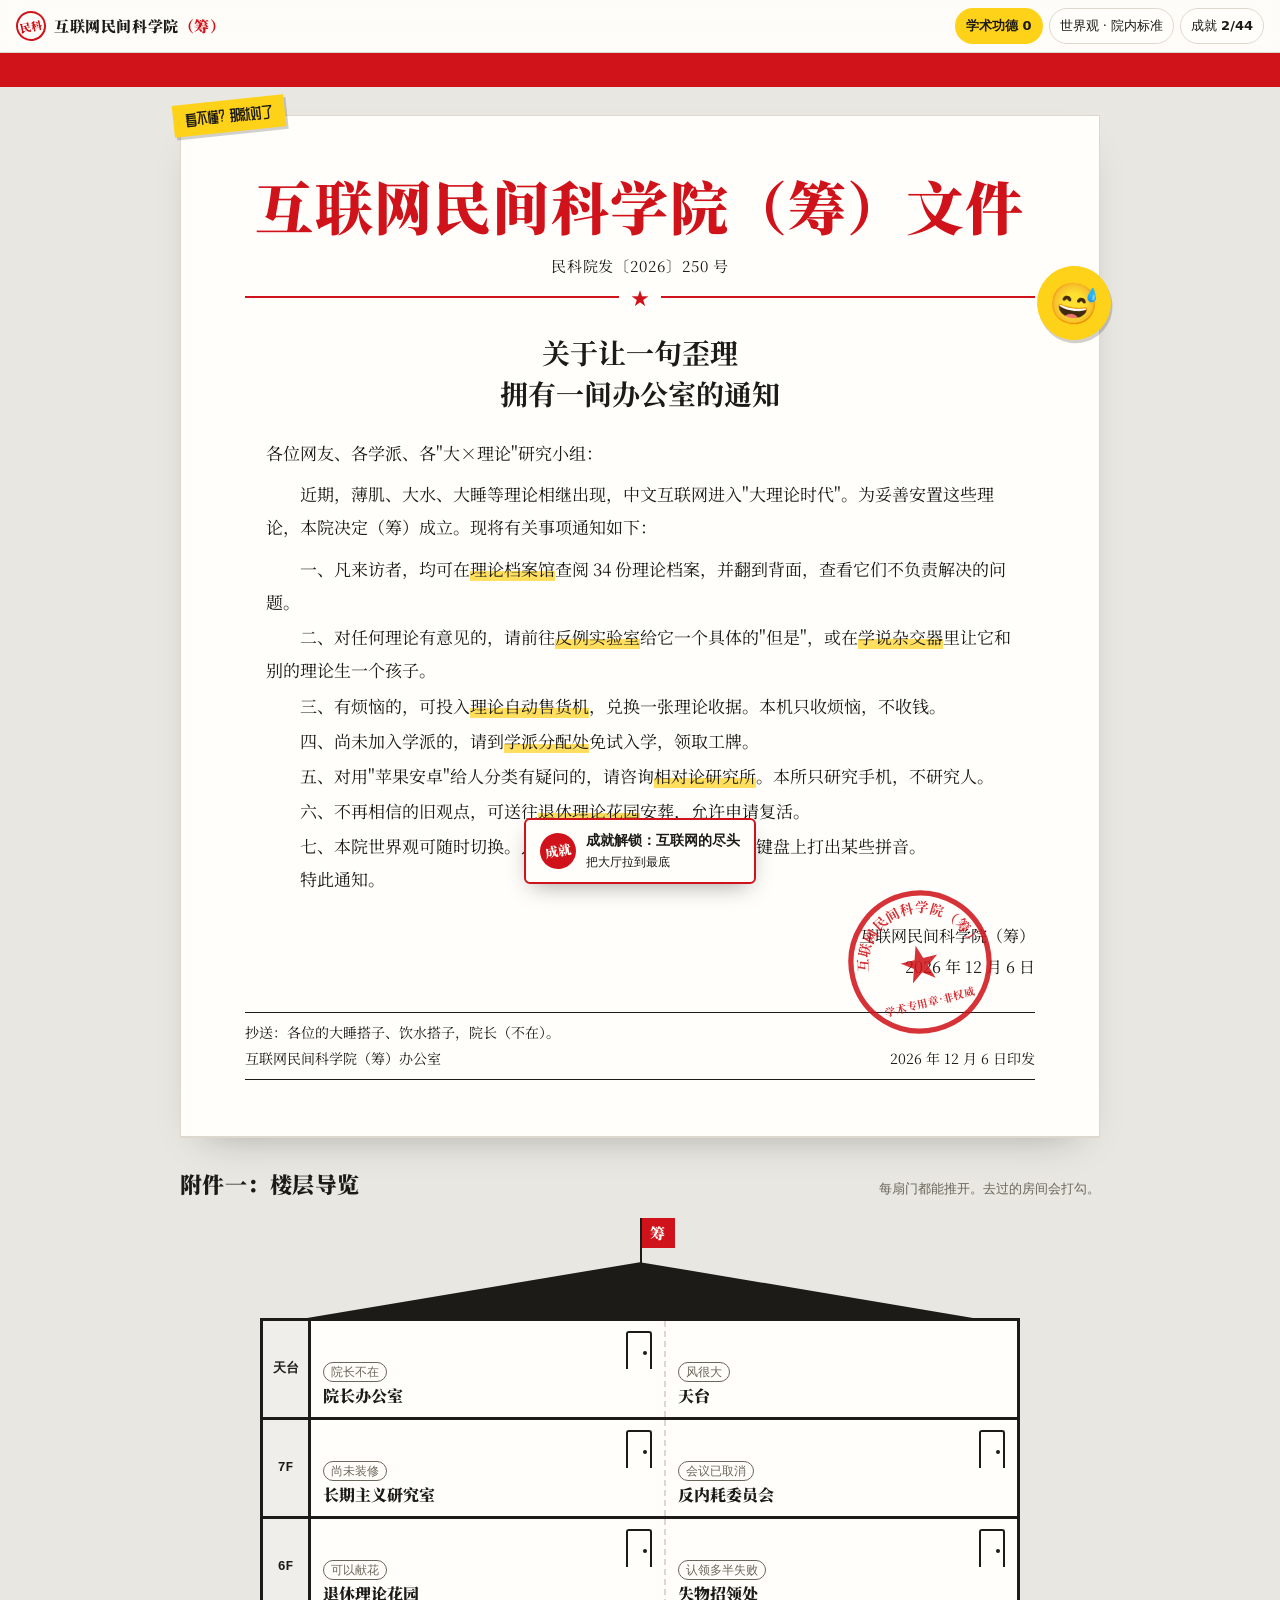
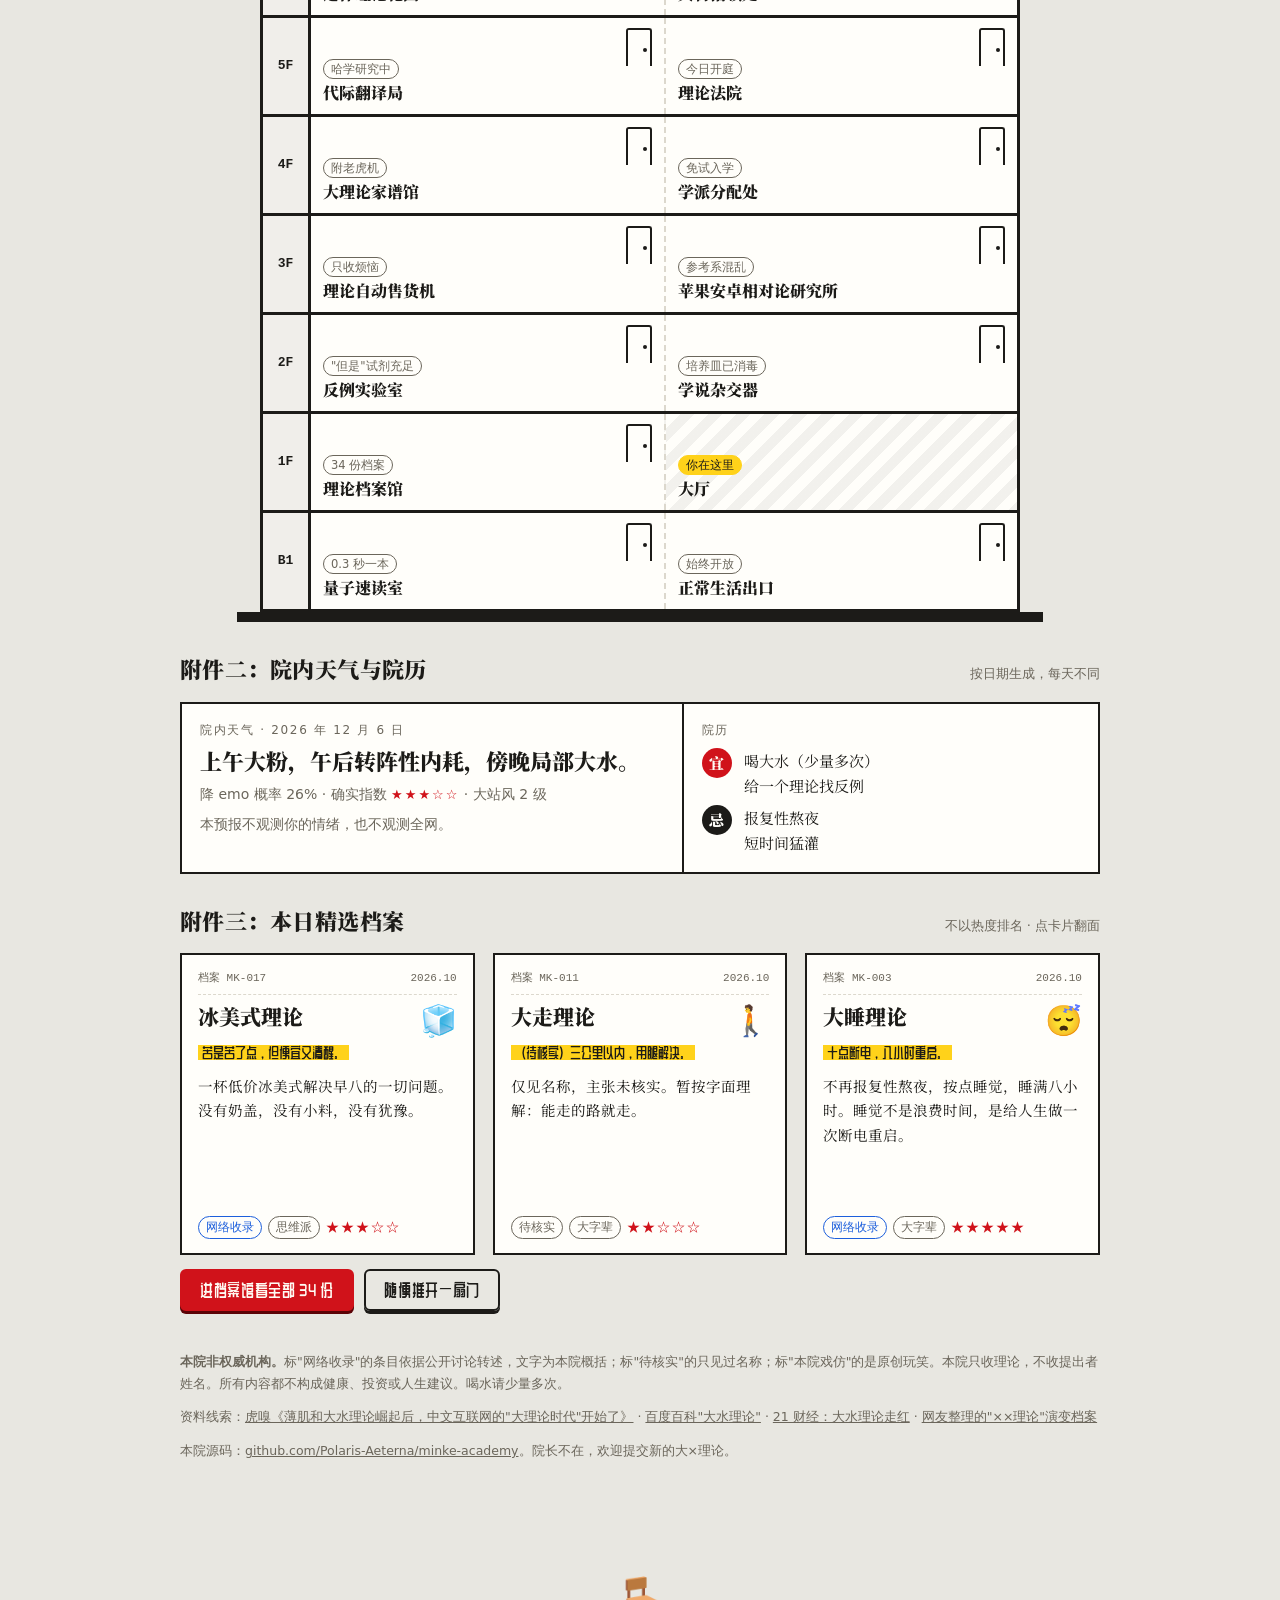
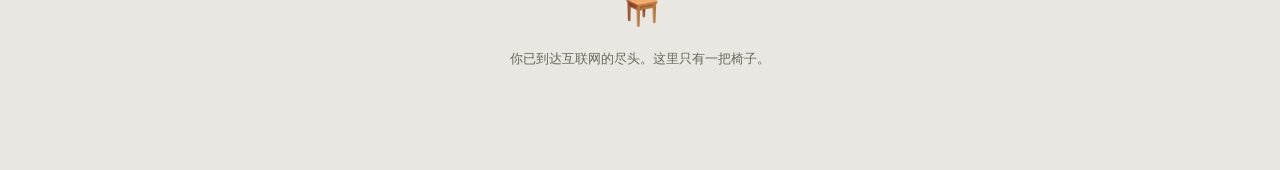
==== index.html @ b51c4cc0 "互联网民间科学院（筹）：首版 一栋永远在筹备中的民间科学院。16 个房间、34 份理论档案、 8 种世界观、44 个成就。纯静态单页，GitHub Pages 直接托管。  Co-Authored-B" ====
<!doctype html>
<html lang="zh-CN">
<head>
<meta charset="utf-8">
<meta name="viewport" content="width=device-width, initial-scale=1, viewport-fit=cover">
<meta name="description" content="一栋永远在筹备中的民间科学院：34 份“大理论”档案，16 个能乱点的房间，8 种世界观，44 个隐藏成就。">
<meta name="theme-color" content="#d0121a">
<meta property="og:type" content="website">
<meta property="og:title" content="互联网民间科学院（筹）">
<meta property="og:description" content="一栋永远在筹备中的民间科学院：34 份“大理论”档案，16 个能乱点的房间，8 种世界观，44 个隐藏成就。">
<meta property="og:url" content="https://polaris-aeterna.github.io/minke-academy/">
<link rel="icon" href="data:image/svg+xml,%3Csvg%20xmlns%3D%27http%3A//www.w3.org/2000/svg%27%20viewBox%3D%270%200%2064%2064%27%3E%3Ccircle%20cx%3D%2732%27%20cy%3D%2732%27%20r%3D%2727%27%20fill%3D%27none%27%20stroke%3D%27%23d0121a%27%20stroke-width%3D%275%27/%3E%3Ctext%20x%3D%2732%27%20y%3D%2743%27%20font-size%3D%2730%27%20font-weight%3D%27900%27%20text-anchor%3D%27middle%27%20fill%3D%27%23d0121a%27%20font-family%3D%27serif%27%3E%E6%B0%91%3C/text%3E%3C/svg%3E">
<style>
:root{padding-top:env(safe-area-inset-top,0px);padding-bottom:env(safe-area-inset-bottom,0px)}
body{margin:0}
img{max-width:100%}
[hidden]{display:none!important}
</style>
<title>互联网民间科学院（筹）</title>
<meta name="claude:viewport-fit-sides" content="cover">
<link rel="preconnect" href="https://fonts.googleapis.com">
<link rel="preconnect" href="https://fonts.gstatic.com" crossorigin>
<link rel="stylesheet" href="https://fonts.googleapis.com/css2?family=Ma+Shan+Zheng&family=Noto+Serif+SC:wght@200;400;700;900&family=ZCOOL+QingKe+HuangYou&display=swap">
<style>
/* Layout: 一份红头文件摊在办公桌上，被互联网贴满了贴纸；楼层导览是这份文件的附件，每个房间是一扇门。 */
:root{
  --desk0:#e8e7e1; --sheet0:#fffefa; --ink0:#1c1b18; --muted0:#6b665b; --line0:#dcd8cd;
  --red0:#d0121a; --yellow0:#ffd21a; --blue0:#1d5fdc; --pink0:#ff4f9f; --green0:#1d8a5a;
  --on-yellow:#1c1b18; --on-red:#fffaf3;
  --f-display:"Noto Serif SC","Songti SC","STSong","SimSun",serif;
  --f-body:"Noto Serif SC","Songti SC","STSong","SimSun",serif;
  --f-pop:"ZCOOL QingKe HuangYou","PingFang SC","Hiragino Sans GB","Microsoft YaHei",sans-serif;
  --f-brush:"Ma Shan Zheng","STKaiti","KaiTi",cursive;
  --f-ui:"PingFang SC","Hiragino Sans GB","Microsoft YaHei",system-ui,sans-serif;
  --f-mono:ui-monospace,"SF Mono",Menlo,Consolas,monospace;
  --r:6px;
}
@media (prefers-color-scheme: dark){
  :root:not([data-theme="light"]){
    --desk0:#0f0e0c; --sheet0:#1a1916; --ink0:#ece8de; --muted0:#a29d91; --line0:#35322b;
    --red0:#ff4d50; --yellow0:#ffd84d; --blue0:#7aa7ff; --pink0:#ff6fb4; --green0:#4cc38a;
    color-scheme:dark;
  }
}
:root[data-theme="dark"]{
  --desk0:#0f0e0c; --sheet0:#1a1916; --ink0:#ece8de; --muted0:#a29d91; --line0:#35322b;
  --red0:#ff4d50; --yellow0:#ffd84d; --blue0:#7aa7ff; --pink0:#ff6fb4; --green0:#4cc38a;
  color-scheme:dark;
}

body{
  --desk:var(--desk0); --sheet:var(--sheet0); --ink:var(--ink0); --muted:var(--muted0); --line:var(--line0);
  --red:var(--red0); --yellow:var(--yellow0); --blue:var(--blue0); --pink:var(--pink0); --green:var(--green0);
  background:var(--desk); color:var(--ink);
  font-family:var(--f-body); font-size:16px; line-height:1.7;
  min-height:100vh; overflow-x:hidden;
  transition:background-color .6s ease, color .6s ease;
}
*,*::before,*::after{box-sizing:border-box}
a{color:inherit}
button,input,select,textarea{font:inherit;color:inherit}
:focus-visible{outline:3px solid var(--blue);outline-offset:2px;border-radius:3px}
.sr-only{position:absolute;width:1px;height:1px;overflow:hidden;clip:rect(0 0 0 0);white-space:nowrap}

/* ---------- 顶栏 ---------- */
.bar{
  position:sticky; top:env(safe-area-inset-top,0px); z-index:40;
  display:flex; align-items:center; justify-content:space-between; gap:10px;
  padding-block:8px;
  padding-left:max(16px, env(safe-area-inset-left,0px));
  padding-right:max(16px, env(safe-area-inset-right,0px));
  background:color-mix(in oklab, var(--sheet) 92%, transparent);
  backdrop-filter:blur(8px); -webkit-backdrop-filter:blur(8px);
  border-bottom:1px solid var(--line);
}
.bar-logo{display:flex;align-items:center;gap:8px;text-decoration:none;font-family:var(--f-display);font-weight:900;font-size:15px;letter-spacing:.04em;min-width:0}
.bar-logo .txt{white-space:nowrap;overflow:hidden;text-overflow:ellipsis}
.bar-logo i{font-style:normal;color:var(--red)}
.mini-seal{flex:none;width:30px;height:30px;border:2px solid var(--red);border-radius:50%;display:grid;place-items:center;color:var(--red);font-size:11px;line-height:1;transform:rotate(-12deg);font-family:var(--f-display)}
.bar-tools{display:flex;gap:6px;align-items:center;flex:none}
.tool{
  font-family:var(--f-ui); font-size:13px; padding:6px 10px; border-radius:999px;
  border:1px solid var(--line); background:var(--sheet); cursor:pointer; white-space:nowrap;
}
.tool:hover{border-color:var(--ink)}
.tool b{font-variant-numeric:tabular-nums}
.merit{background:var(--yellow);color:var(--on-yellow);border-color:transparent;font-weight:600}
.merit:active{transform:scale(.94)}
@media (max-width:620px){
  .bar-logo .txt{display:none}
  .tool .lbl-long{display:none}
}

/* ---------- 公告滚动条 ---------- */
.ticker{background:var(--red);color:var(--on-red);overflow:hidden;font-family:var(--f-ui);font-size:13px;white-space:nowrap;position:relative;cursor:pointer}
.ticker-track{display:inline-flex;gap:56px;padding:6px 0;animation:tick 70s linear infinite;padding-left:100%}
.ticker:hover .ticker-track,.ticker.paused .ticker-track{animation-play-state:paused}
.ticker-track span::before{content:"院内公告 ▸ ";opacity:.75}
@keyframes tick{to{transform:translateX(-100%)}}

/* ---------- 主体 ---------- */
main{
  padding-block:28px 80px;
  padding-left:max(16px, env(safe-area-inset-left,0px));
  padding-right:max(16px, env(safe-area-inset-right,0px));
}
.wrap{max-width:920px;margin:0 auto;display:flex;flex-direction:column;gap:28px}

/* 红头文件纸张 */
.doc{
  position:relative; background:var(--sheet); border:1px solid var(--line);
  box-shadow:0 1px 0 var(--line), 0 18px 40px -24px rgba(0,0,0,.35);
  padding:clamp(22px,5vw,56px) clamp(18px,5vw,64px);
  min-width:0;
}
.redhead{
  font-family:var(--f-display); font-weight:900; color:var(--red);
  font-size:clamp(23px,6.3vw,58px); line-height:1.15; text-align:center; letter-spacing:.02em;
  margin:0; text-wrap:balance; user-select:none;
}
.redhead .chou{display:inline-block;cursor:pointer;transition:transform .5s cubic-bezier(.5,-0.4,.6,1.4)}
.redhead .chou.falling{transform:translateY(120px) rotate(70deg);opacity:.4}
.docno{text-align:center;font-family:var(--f-body);font-size:15px;margin:14px 0 0;letter-spacing:.06em}
.redline{display:flex;align-items:center;gap:12px;color:var(--red);margin:10px 0 26px}
.redline::before,.redline::after{content:"";flex:1;height:2px;background:var(--red)}
.redline span{font-size:18px;line-height:1}
.doc-title{font-family:var(--f-display);font-weight:700;font-size:clamp(20px,3.6vw,28px);text-align:center;line-height:1.45;margin:0 0 22px;text-wrap:balance}
.doc-body{font-size:17px;line-height:1.95;max-width:44em;margin:0 auto}
.doc-body p{margin:0 0 .5em;text-indent:2em}
.doc-body p.noindent{text-indent:0}
.doc-body ol{margin:0;padding:0;list-style:none;display:flex;flex-direction:column;gap:2px}
.doc-body li{text-indent:2em}
.doc-body li a{color:var(--ink);text-decoration:none;background:linear-gradient(transparent 62%, color-mix(in oklab,var(--yellow) 70%, transparent) 62%);cursor:pointer}
.doc-body li a:hover{background:var(--yellow);color:var(--on-yellow)}
.doc-sign{text-align:right;margin-top:26px;font-size:16px;line-height:1.9;position:relative}
.doc-foot{margin-top:30px;border-top:1px solid var(--ink);border-bottom:1px solid var(--ink);padding:8px 0;font-size:14px;display:flex;flex-direction:column;gap:2px}
.doc-foot div{display:flex;justify-content:space-between;gap:12px;flex-wrap:wrap}

/* 公章 */
.seal{position:absolute;right:clamp(0px,4vw,40px);top:-34px;width:150px;height:150px;transform:rotate(-14deg);cursor:pointer;opacity:.86;transition:transform .3s}
.seal:hover{transform:rotate(-8deg) scale(1.04)}
.seal.drop{animation:sealdrop 1.6s cubic-bezier(.5,0,.8,.4) forwards}
@keyframes sealdrop{to{transform:translateY(160vh) rotate(260deg);opacity:0}}
.seal text{font-family:var(--f-display);font-weight:700;fill:var(--red)}

/* 贴纸 */
.sticker{
  position:absolute; z-index:3; font-family:var(--f-pop); background:var(--yellow); color:var(--on-yellow);
  padding:6px 12px; font-size:15px; line-height:1.3; box-shadow:2px 3px 0 rgba(0,0,0,.18);
  transform:rotate(var(--rot,-4deg)); cursor:pointer; user-select:none; max-width:210px;
  transition:transform .2s;
}
.sticker:hover{transform:rotate(calc(var(--rot,-4deg) * -1)) scale(1.06)}
.sticker.round{border-radius:50%;width:74px;height:74px;display:grid;place-items:center;font-size:40px;padding:0}
.sticker.peeled{transform:rotate(30deg) translate(30px,-20px);opacity:.15}
.scribble{position:absolute;pointer-events:none;color:var(--red);opacity:.75}

/* 小标题 / 区块 */
.sec-h{display:flex;align-items:baseline;justify-content:space-between;gap:12px;flex-wrap:wrap;margin:0 0 14px}
.sec-h h2{font-family:var(--f-display);font-weight:900;font-size:22px;margin:0;letter-spacing:.02em}
.sec-h .note{font-family:var(--f-ui);font-size:13px;color:var(--muted)}
.eyebrow{font-family:var(--f-ui);font-size:12px;letter-spacing:.14em;color:var(--muted);text-transform:uppercase}

/* ---------- 楼层导览 ---------- */
.building{position:relative;max-width:760px;margin:0 auto;width:100%}
.roof{height:56px;position:relative;margin:0 6%}
.roof::before{content:"";position:absolute;inset:0;background:var(--ink);clip-path:polygon(0 100%,50% 0,100% 100%)}
.flag{position:absolute;left:50%;top:-44px;width:2px;height:48px;background:var(--ink)}
.flag span{position:absolute;left:2px;top:0;background:var(--red);color:var(--on-red);font-family:var(--f-display);font-weight:900;font-size:15px;padding:2px 10px 2px 8px;transform-origin:left center;animation:wave 2.4s ease-in-out infinite;white-space:nowrap}
@keyframes wave{50%{transform:skewY(-6deg) scaleX(.92)}}
.floors{border:3px solid var(--ink);border-top:none;background:var(--sheet)}
.floor{display:grid;grid-template-columns:48px 1fr 1fr;border-top:3px solid var(--ink)}
.floor-no{display:grid;place-items:center;font-family:var(--f-mono);font-weight:700;font-size:13px;border-right:3px solid var(--ink);background:color-mix(in oklab,var(--ink) 6%,var(--sheet))}
.room{
  position:relative; display:flex; flex-direction:column; justify-content:flex-end; gap:4px;
  min-height:96px; padding:12px 12px 10px 12px; text-decoration:none; color:var(--ink);
  border-left:2px dashed var(--line); background:var(--sheet); cursor:pointer; min-width:0;
  transition:background .2s;
}
.floor .room:nth-child(2){border-left:none}
.room:hover{background:color-mix(in oklab,var(--yellow) 22%,var(--sheet))}
.room .door{position:absolute;right:12px;top:10px;width:26px;height:38px;border:2px solid var(--ink);border-bottom:none;border-radius:3px 3px 0 0;transform-origin:left;transition:transform .35s}
.room .door::after{content:"";position:absolute;right:3px;top:18px;width:4px;height:4px;border-radius:50%;background:var(--ink)}
.room:hover .door{transform:perspective(120px) rotateY(-55deg)}
.room b{font-family:var(--f-display);font-weight:900;font-size:16px;line-height:1.3;padding-right:34px;text-wrap:balance}
.room small{font-family:var(--f-ui);font-size:12px;color:var(--muted)}
.room .chip{align-self:flex-start}
.room.here{background:repeating-linear-gradient(135deg,var(--sheet) 0 10px,color-mix(in oklab,var(--ink) 5%,var(--sheet)) 10px 20px);cursor:default}
.room.visited b::after{content:" ✓";color:var(--green);font-size:13px}
.ground{height:10px;background:var(--ink);margin:0 -3%}
@media (max-width:520px){
  .floor{grid-template-columns:34px 1fr 1fr}
  .room{min-height:88px;padding:10px 8px 8px}
  .room b{font-size:14px;padding-right:22px}
  .room .door{width:18px;height:28px;right:8px}
}

/* chips */
.chip{display:inline-flex;align-items:center;gap:4px;font-family:var(--f-ui);font-size:11.5px;line-height:1.4;padding:1px 7px;border-radius:999px;border:1px solid currentColor;white-space:nowrap}
.chip.red{color:var(--red)}
.chip.blue{color:var(--blue)}
.chip.green{color:var(--green)}
.chip.mute{color:var(--muted)}
.chip.solid{background:var(--yellow);color:var(--on-yellow);border-color:var(--yellow)}

/* 按钮 */
.btn{
  display:inline-flex;align-items:center;justify-content:center;gap:6px;cursor:pointer;
  font-family:var(--f-pop);font-size:17px;letter-spacing:.04em;padding:9px 18px;border-radius:var(--r);
  background:var(--red);color:var(--on-red);border:2px solid var(--red);
  box-shadow:0 3px 0 color-mix(in oklab,var(--red) 55%,#000);transition:transform .08s, box-shadow .08s;
  text-decoration:none; line-height:1.2;
}
.btn:active{transform:translateY(3px);box-shadow:none}
.btn.ghost{background:transparent;color:var(--ink);border-color:var(--ink);box-shadow:0 3px 0 var(--ink)}
.btn.yellow{background:var(--yellow);color:var(--on-yellow);border-color:var(--on-yellow);box-shadow:0 3px 0 var(--on-yellow)}
.btn.small{font-size:14px;padding:5px 12px}
.btn[disabled]{opacity:.45;cursor:not-allowed}
.btn-row{display:flex;flex-wrap:wrap;gap:10px;align-items:center}

/* 表单 */
.field{display:flex;flex-direction:column;gap:6px;min-width:0}
.field label{font-family:var(--f-ui);font-size:13px;color:var(--muted)}
input[type=text],textarea,select{
  width:100%;border:2px solid var(--ink);border-radius:var(--r);background:var(--sheet);padding:9px 12px;font-size:16px;font-family:var(--f-body);
}
textarea{resize:vertical;min-height:80px;line-height:1.6}

/* 房间页头（门牌） */
.room-head{display:flex;flex-direction:column;gap:10px;align-items:flex-start}
.crumb{font-family:var(--f-ui);font-size:13px;color:var(--muted);display:flex;gap:6px;flex-wrap:wrap}
.crumb a{color:var(--muted)}
.plaque{
  position:relative;display:inline-block;padding:14px 30px;border:3px double var(--ink);background:var(--sheet);
  font-family:var(--f-display);font-weight:900;font-size:clamp(24px,5vw,40px);line-height:1.2;color:var(--red);letter-spacing:.06em;text-wrap:balance;
  background-image:radial-gradient(circle at 10px 10px,var(--muted) 2.5px,transparent 3px),radial-gradient(circle at calc(100% - 10px) 10px,var(--muted) 2.5px,transparent 3px),radial-gradient(circle at 10px calc(100% - 10px),var(--muted) 2.5px,transparent 3px),radial-gradient(circle at calc(100% - 10px) calc(100% - 10px),var(--muted) 2.5px,transparent 3px);
}
.room-lede{font-size:17px;max-width:40em;margin:0;color:var(--ink)}
.room-lede em{font-style:normal;background:var(--yellow);color:var(--on-yellow);padding:0 4px}

.panel{background:var(--sheet);border:1px solid var(--line);padding:clamp(16px,3.5vw,28px);min-width:0;position:relative}
.panel.bold{border:2px solid var(--ink);box-shadow:5px 5px 0 var(--ink)}
.grid2{display:grid;grid-template-columns:repeat(auto-fit,minmax(min(100%,300px),1fr));gap:20px}
.muted{color:var(--muted)}
.small{font-size:14px}
.ui{font-family:var(--f-ui)}
.hl{background:var(--yellow);color:var(--on-yellow);padding:0 3px}

/* ---------- 档案卡 ---------- */
.filters{display:flex;flex-wrap:wrap;gap:8px;align-items:center}
.fbtn{font-family:var(--f-ui);font-size:13px;padding:5px 12px;border-radius:999px;border:1px solid var(--ink);background:transparent;cursor:pointer}
.fbtn[aria-pressed=true]{background:var(--ink);color:var(--sheet)}
.cards{display:grid;grid-template-columns:repeat(auto-fill,minmax(min(100%,260px),1fr));gap:18px}
.card{perspective:1200px;min-width:0}
.card-in{display:grid;transition:transform .55s cubic-bezier(.3,.7,.3,1);transform-style:preserve-3d;height:100%}
.card.flipped .card-in{transform:rotateY(180deg)}
.face{grid-area:1/1;backface-visibility:hidden;-webkit-backface-visibility:hidden;background:var(--sheet);border:2px solid var(--ink);padding:14px 16px 14px;display:flex;flex-direction:column;gap:8px;cursor:pointer;min-width:0}
.face.back{transform:rotateY(180deg);background:color-mix(in oklab,var(--yellow) 14%,var(--sheet))}
.card-top{display:flex;justify-content:space-between;align-items:center;gap:8px;font-family:var(--f-mono);font-size:11px;color:var(--muted);border-bottom:1px dashed var(--line);padding-bottom:6px}
.card h3{font-family:var(--f-display);font-weight:900;font-size:21px;margin:0;line-height:1.25;display:flex;justify-content:space-between;gap:8px;align-items:flex-start}
.card h3 .emo{font-size:30px;line-height:1;flex:none}
.slogan{font-family:var(--f-pop);font-size:17px;line-height:1.4;margin:0}
.slogan span{background:var(--yellow);color:var(--on-yellow);box-decoration-break:clone;-webkit-box-decoration-break:clone;padding:0 4px}
.card p{margin:0;font-size:14.5px;line-height:1.7}
.card .tags{display:flex;gap:6px;flex-wrap:wrap;margin-top:auto;padding-top:4px}
.back-h{font-family:var(--f-ui);font-size:12px;color:var(--red);letter-spacing:.1em}
.stars{color:var(--red);letter-spacing:2px;font-size:13px}

/* 理论详情弹窗 */
dialog{border:none;padding:0;background:transparent;color:var(--ink);max-width:min(680px,calc(100vw - 32px));width:100%;max-height:calc(100vh - 40px)}
dialog::backdrop{background:rgba(10,8,5,.55);backdrop-filter:blur(2px)}
.dlg{background:var(--sheet);border:2px solid var(--ink);box-shadow:8px 8px 0 var(--red);padding:clamp(18px,4vw,30px);display:flex;flex-direction:column;gap:14px;max-height:calc(100vh - 56px);overflow:auto;position:relative}
.dlg-close{position:absolute;right:10px;top:10px;width:36px;height:36px;border-radius:50%;border:2px solid var(--ink);background:var(--sheet);cursor:pointer;font-size:18px;line-height:1}
.dl{display:grid;grid-template-columns:7.5em 1fr;gap:8px 14px;margin:0;font-size:15px}
.dl dt{font-family:var(--f-ui);font-size:13px;color:var(--muted);padding-top:2px}
.dl dd{margin:0;min-width:0}
@media (max-width:480px){.dl{grid-template-columns:1fr}.dl dt{padding-top:6px}}

/* 模式面板 */
.modes{display:grid;grid-template-columns:repeat(auto-fill,minmax(min(100%,180px),1fr));gap:10px}
.mode-card{text-align:left;border:2px solid var(--ink);background:var(--sheet);padding:10px 12px;cursor:pointer;display:flex;flex-direction:column;gap:2px;border-radius:var(--r)}
.mode-card b{font-family:var(--f-pop);font-size:19px;font-weight:400}
.mode-card span{font-family:var(--f-ui);font-size:12.5px;color:var(--muted);line-height:1.45}
.mode-card[aria-pressed=true]{background:var(--ink);color:var(--sheet)}
.mode-card[aria-pressed=true] span{color:inherit;opacity:.8}
.toggles{display:flex;gap:16px;flex-wrap:wrap;font-family:var(--f-ui);font-size:14px}
.toggles label{display:flex;gap:6px;align-items:center;cursor:pointer}

/* 成就 */
.achs{display:grid;grid-template-columns:repeat(auto-fill,minmax(min(100%,190px),1fr));gap:8px}
.ach{border:1px solid var(--line);padding:8px 10px;display:flex;gap:10px;align-items:flex-start;min-width:0}
.ach .medal{flex:none;width:34px;height:34px;border-radius:50%;display:grid;place-items:center;border:2px solid var(--muted);color:var(--muted);font-family:var(--f-display);font-weight:900;font-size:13px}
.ach.on{border-color:var(--red)}
.ach.on .medal{border-color:var(--red);background:var(--red);color:var(--on-red)}
.ach b{display:block;font-family:var(--f-display);font-size:14px;line-height:1.35}
.ach small{display:block;font-family:var(--f-ui);font-size:12px;color:var(--muted);line-height:1.4}
.progress{height:10px;border:2px solid var(--ink);border-radius:999px;overflow:hidden;background:var(--sheet)}
.progress i{display:block;height:100%;background:var(--red);transition:width .4s}

/* toast */
#toasts{
  position:fixed;z-index:80;left:50%;transform:translateX(-50%);
  bottom:calc(16px + env(safe-area-inset-bottom,0px));
  display:flex;flex-direction:column-reverse;gap:8px;align-items:center;width:min(440px,calc(100vw - 32px));pointer-events:none
}
.toast{pointer-events:auto;background:var(--ink);color:var(--sheet);font-family:var(--f-ui);font-size:14px;padding:10px 14px;border-radius:var(--r);box-shadow:0 8px 24px -8px rgba(0,0,0,.4);animation:tin .25s ease-out;max-width:100%;line-height:1.5}
.toast.ach-t{background:var(--sheet);color:var(--ink);border:2px solid var(--red);display:flex;gap:10px;align-items:center}
.toast.ach-t .medal{flex:none;width:36px;height:36px;border-radius:50%;background:var(--red);color:var(--on-red);display:grid;place-items:center;font-family:var(--f-display);font-weight:900;font-size:13px;transform:rotate(-10deg)}
.toast.out{animation:tout .3s ease-in forwards}
@keyframes tin{from{transform:translateY(12px);opacity:0}}
@keyframes tout{to{transform:translateY(8px);opacity:0}}

/* 浮字 / 弹幕 / 特效层 */
#fx,#danmaku,#floaters{position:fixed;inset:0;pointer-events:none;z-index:30;overflow:hidden}
#floaters{z-index:70}
.floater{position:absolute;font-family:var(--f-pop);font-size:18px;color:var(--red);white-space:nowrap;animation:floatup 1s ease-out forwards;text-shadow:0 0 3px var(--sheet),0 0 3px var(--sheet)}
@keyframes floatup{to{transform:translate(-50%,-70px);opacity:0}}
.dm{position:absolute;left:100%;white-space:nowrap;font-family:var(--f-pop);font-size:19px;pointer-events:auto;cursor:pointer;padding:0 4px;
  text-shadow:-1px -1px 0 var(--sheet),1px -1px 0 var(--sheet),-1px 1px 0 var(--sheet),1px 1px 0 var(--sheet);animation:dm linear forwards}
.dm::after{content:"NPC";font-family:var(--f-ui);font-size:9px;vertical-align:super;margin-left:3px;opacity:.6}
@keyframes dm{to{transform:translateX(calc(-100vw - 100%))}}

/* 大睡模式 */
body.mode-sleep{
  --desk:#0a1130; --sheet:#121a3c; --ink:#d9ddf2; --muted:#8a91b8; --line:#2a3462; --red:#ff8a8a; --yellow:#ffe27a; --blue:#9fb7ff; --green:#7fdcae;
  color-scheme:dark;
}
body.mode-sleep main .doc,body.mode-sleep main .panel,body.mode-sleep .card{transition:transform 3s ease;transform-origin:bottom left}
body.mode-sleep main .wrap > *:nth-child(odd){transform:rotate(-.7deg)}
body.mode-sleep main .wrap > *:nth-child(even){transform:rotate(.5deg)}
.moon{position:fixed;right:calc(24px + env(safe-area-inset-right,0px));top:110px;width:70px;height:70px;border-radius:50%;box-shadow:-14px 8px 0 0 #ffe9a8;transform:rotate(-20deg);opacity:.9}
.zzz{position:absolute;font-family:var(--f-pop);color:#cfd6ff;font-size:24px;animation:zz 4s ease-out forwards}
@keyframes zz{to{transform:translate(40px,-140px) rotate(14deg);opacity:0}}
.wake{position:fixed;z-index:60;left:50%;transform:translateX(-50%);top:calc(64px + env(safe-area-inset-top,0px));pointer-events:auto}

/* 大水模式 */
.water{position:fixed;left:0;right:0;bottom:0;height:var(--lvl,26vh);transition:height 1s ease;pointer-events:none}
.water svg{position:absolute;left:0;top:-28px;width:200%;height:30px;animation:wv 6s linear infinite}
.water svg path{fill:color-mix(in oklab,var(--blue) 30%,transparent)}
.water .body{position:absolute;inset:0;background:color-mix(in oklab,var(--blue) 30%,transparent)}
.water .w2{top:-20px;animation-duration:9s;opacity:.7}
@keyframes wv{to{transform:translateX(-50%)}}
body.mode-water .card,body.mode-water .room,body.mode-water .panel{animation:bob 3.2s ease-in-out infinite}
body.mode-water .card:nth-child(3n+1),body.mode-water .room:nth-child(odd){animation-delay:-1.1s}
body.mode-water .card:nth-child(3n+2){animation-delay:-2s}
@keyframes bob{50%{transform:translateY(-5px) rotate(.4deg)}}
.bubble{position:absolute;border:2px solid color-mix(in oklab,var(--blue) 60%,transparent);border-radius:50%;animation:bub 5s ease-in forwards}
@keyframes bub{to{transform:translateY(-34vh);opacity:0}}
.bottle-w{position:fixed;z-index:60;right:calc(16px + env(safe-area-inset-right,0px));bottom:calc(16px + env(safe-area-inset-bottom,0px));background:var(--sheet);border:2px solid var(--ink);padding:10px 12px;display:flex;gap:10px;align-items:center;pointer-events:auto;box-shadow:4px 4px 0 var(--blue);font-family:var(--f-ui);font-size:13px;max-width:calc(100vw - 32px)}
.bottle{width:30px;height:64px;border:2px solid var(--ink);border-radius:8px 8px 6px 6px;position:relative;overflow:hidden;flex:none}
.bottle::before{content:"";position:absolute;left:8px;right:8px;top:-2px;height:7px;background:var(--ink);border-radius:2px}
.bottle i{position:absolute;left:0;right:0;bottom:0;background:var(--blue);transition:height .4s}

/* 薄肌模式 */
body.mode-thin main *,body.mode-thin .bar *{font-weight:200 !important;letter-spacing:.08em}
body.mode-thin .doc,body.mode-thin .panel,body.mode-thin .face,body.mode-thin .floors,body.mode-thin .floor,body.mode-thin .plaque{border-width:1px !important;box-shadow:none !important}
body.mode-thin .wrap{max-width:760px}
body.mode-thin .face,body.mode-thin .panel{background-image:repeating-linear-gradient(90deg,transparent 0 calc(50% - .5px),color-mix(in oklab,var(--ink) 10%,transparent) calc(50% - .5px) calc(50% + .5px),transparent calc(50% + .5px) 100%),repeating-linear-gradient(0deg,transparent 0 38px,color-mix(in oklab,var(--ink) 7%,transparent) 38px 39px)}

/* 大粉模式 */
body.mode-pink{
  --desk:color-mix(in oklab,var(--desk0) 72%,var(--pink0));
  --sheet:color-mix(in oklab,var(--sheet0) 86%,var(--pink0));
  --line:color-mix(in oklab,var(--line0) 55%,var(--pink0));
  --red:var(--pink0); --yellow:color-mix(in oklab,var(--yellow0) 50%,var(--pink0));
}
.noodle{position:absolute;top:-60px;font-size:28px;animation:fall linear forwards}
.noodle.str{width:3px;height:60px;border-radius:3px;background:repeating-linear-gradient(180deg,#f3e3b0 0 6px,#e9d08c 6px 12px);transform-origin:top}
@keyframes fall{to{transform:translateY(calc(100vh + 120px)) rotate(var(--spin,180deg))}}

/* 发疯模式 */
body.mode-crazy .plaque,body.mode-crazy .redhead,body.mode-crazy .card h3,body.mode-crazy .sec-h h2{animation:jit .18s steps(2) infinite}
body.mode-crazy .card:nth-child(odd){transform:rotate(-1.5deg)}
body.mode-crazy .card:nth-child(even){transform:rotate(1.2deg)}
body.mode-crazy .room:nth-child(odd){transform:rotate(-1deg)}
@keyframes jit{50%{transform:translate(1px,-1px) rotate(.4deg)}}
.shake{animation:shk .5s}
@keyframes shk{20%{transform:translate(-8px,3px) rotate(-1deg)}40%{transform:translate(7px,-4px) rotate(1deg)}60%{transform:translate(-5px,2px)}80%{transform:translate(4px,-2px)}}
.crazyline{position:absolute;font-family:var(--f-pop);color:var(--red);font-size:clamp(22px,5vw,44px);white-space:nowrap;animation:cz 2.6s ease-out forwards;text-shadow:2px 2px 0 var(--yellow)}
@keyframes cz{0%{transform:scale(.4) rotate(-8deg);opacity:0}15%{transform:scale(1.1) rotate(3deg);opacity:1}80%{opacity:1}to{transform:scale(1) rotate(-2deg);opacity:0}}

/* 班味模式 */
body.mode-work main{filter:grayscale(.92) contrast(.92)}
body.mode-work .btn::after{content:"（收到）";font-size:.7em;opacity:.8}
.postit{position:absolute;width:132px;padding:12px;background:#fff59a;color:#33302a;font-family:var(--f-brush);font-size:19px;line-height:1.3;box-shadow:2px 4px 10px rgba(0,0,0,.18);pointer-events:auto;cursor:pointer}

/* 确实模式 */
.queshi-wm{position:fixed;inset:0;display:grid;place-items:center;pointer-events:none;font-family:var(--f-display);font-weight:900;font-size:min(42vw,420px);color:color-mix(in oklab,var(--red) 9%,transparent);transform:rotate(-14deg);user-select:none;line-height:1}

/* 正常生活模式：安静 */
body.mode-normal #danmaku,body.mode-normal #fx{display:none}
body.mode-normal .sticker{display:none}

/* ---------- 各房间 ---------- */
/* 天气 / 院历 */
.almanac{display:grid;grid-template-columns:1.2fr 1fr;gap:0;border:2px solid var(--ink);background:var(--sheet)}
.almanac > div{padding:16px 18px;min-width:0}
.almanac > div + div{border-left:2px solid var(--ink)}
.almanac .big{font-family:var(--f-display);font-weight:900;font-size:22px;line-height:1.4;margin:6px 0}
.yiji{display:grid;grid-template-columns:auto 1fr;gap:6px 12px;align-items:start;font-size:15px}
.yiji .y,.yiji .j{font-family:var(--f-display);font-weight:900;width:30px;height:30px;display:grid;place-items:center;color:var(--on-red);background:var(--red);border-radius:50%;font-size:15px}
.yiji .j{background:var(--ink);color:var(--sheet)}
@media (max-width:600px){.almanac{grid-template-columns:1fr}.almanac > div + div{border-left:none;border-top:2px solid var(--ink)}}

/* 售货机 */
.vend{display:grid;grid-template-columns:minmax(0,1fr) minmax(0,1fr);gap:22px;align-items:start}
@media (max-width:720px){.vend{grid-template-columns:1fr}}
.machine{background:var(--red);border-radius:14px 14px 6px 6px;padding:16px;border:3px solid var(--ink);box-shadow:6px 6px 0 var(--ink);color:var(--on-red);display:flex;flex-direction:column;gap:12px}
.machine-title{font-family:var(--f-pop);font-size:24px;text-align:center;letter-spacing:.08em}
.glass{background:color-mix(in oklab,var(--sheet) 88%,var(--blue));border:3px solid var(--ink);border-radius:6px;display:grid;grid-template-columns:repeat(4,1fr);gap:4px;padding:8px;color:var(--ink)}
.slot{display:flex;flex-direction:column;align-items:center;gap:2px;padding:4px 0;border-bottom:3px solid color-mix(in oklab,var(--ink) 50%,transparent)}
.slot .e{font-size:26px;line-height:1.2;transition:transform .3s}
.slot small{font-family:var(--f-ui);font-size:10px;color:var(--muted);text-align:center;line-height:1.2}
.slot.drop .e{animation:vdrop .7s ease-in forwards}
@keyframes vdrop{40%{transform:translateY(-6px)}to{transform:translateY(80px);opacity:0}}
.coin-in{display:flex;flex-direction:column;gap:8px;background:color-mix(in oklab,var(--ink) 20%,var(--red));padding:10px;border-radius:6px}
.coin-in input{border-color:var(--ink);background:var(--sheet);color:var(--ink)}
.tray{height:16px;background:var(--ink);border-radius:3px}
.receipt{
  background:#fbfaf3;color:#26241f;font-family:var(--f-mono);font-size:13.5px;line-height:1.6;padding:18px 18px 26px;
  box-shadow:0 10px 30px -14px rgba(0,0,0,.4);position:relative;max-width:360px;width:100%;margin:0 auto;
  -webkit-mask:linear-gradient(#000 0 0) top/100% calc(100% - 10px) no-repeat, conic-gradient(from -45deg at bottom,#0000,#000 1deg 89deg,#0000 90deg) bottom/16px 10px repeat-x;
  mask:linear-gradient(#000 0 0) top/100% calc(100% - 10px) no-repeat, conic-gradient(from -45deg at bottom,#0000,#000 1deg 89deg,#0000 90deg) bottom/16px 10px repeat-x;
  animation:print 1.1s steps(14) both;
}
@keyframes print{from{clip-path:inset(0 0 100% 0)}to{clip-path:inset(0 0 0 0)}}
.receipt h4{font-family:var(--f-display);font-weight:900;font-size:20px;text-align:center;margin:4px 0 2px;line-height:1.3;color:#26241f}
.receipt .c{text-align:center}
.receipt hr{border:none;border-top:1px dashed #8d887c;margin:8px 0}
.receipt .row{display:flex;justify-content:space-between;gap:12px}
.receipt .stamp{position:absolute;right:14px;bottom:30px;border:2px solid #d0121a;color:#d0121a;font-family:var(--f-display);font-weight:900;padding:2px 8px;transform:rotate(-12deg);font-size:13px;opacity:.85}

/* 培养皿 */
.dish-zone{display:grid;grid-template-columns:1fr auto 1fr;gap:14px;align-items:end}
@media (max-width:620px){.dish-zone{grid-template-columns:1fr}}
.dish{width:min(300px,80vw);aspect-ratio:1;max-width:100%;border-radius:50%;margin:0 auto;position:relative;
  background:radial-gradient(circle at 35% 30%,color-mix(in oklab,var(--sheet) 70%,#fff) 0 18%,transparent 19%),radial-gradient(circle,color-mix(in oklab,var(--green) 12%,var(--sheet)) 0 62%,color-mix(in oklab,var(--ink) 25%,var(--sheet)) 63% 66%,transparent 67%);
  display:grid;place-items:center}
.dish .ea,.dish .eb{position:absolute;font-size:54px;transition:all 1.2s cubic-bezier(.6,-0.3,.4,1.3)}
.dish .ea{left:20%}.dish .eb{right:20%}
.dish.merge .ea{left:38%;transform:rotate(-20deg) scale(1.15)}
.dish.merge .eb{right:38%;transform:rotate(20deg) scale(1.15)}
.dish.merge::after{content:"";position:absolute;inset:30%;border-radius:50%;background:radial-gradient(circle,color-mix(in oklab,var(--yellow) 70%,transparent),transparent 70%);animation:glow 1.2s ease-out}
@keyframes glow{from{transform:scale(.2);opacity:0}}

/* 相对论 */
.osbadge{display:inline-flex;align-items:center;gap:10px;font-family:var(--f-pop);font-size:clamp(34px,8vw,56px);line-height:1.1;padding:6px 20px;border:3px solid var(--ink);background:var(--yellow);color:var(--on-yellow);transform:rotate(-2deg)}
.formula{font-family:var(--f-display);font-size:clamp(18px,3.4vw,24px);text-align:center;padding:12px;border-block:1px solid var(--line);overflow-x:auto;white-space:nowrap}
.formula i{font-style:italic}
.calc-out{display:grid;grid-template-columns:repeat(auto-fit,minmax(min(100%,180px),1fr));gap:10px}
.calc-out > div{border:1px solid var(--line);padding:10px 12px;min-width:0}
.calc-out b{display:block;font-family:var(--f-display);font-weight:900;font-size:24px;font-variant-numeric:tabular-nums;line-height:1.2}
.calc-out small{font-family:var(--f-ui);font-size:12px;color:var(--muted)}
input[type=range]{width:100%;accent-color:var(--red)}
.chips{display:flex;flex-wrap:wrap;gap:6px}
.chips button{font-family:var(--f-ui);font-size:13px;padding:4px 10px;border-radius:999px;border:1px dashed var(--ink);background:transparent;cursor:pointer}
.chips button:hover{background:var(--yellow);color:var(--on-yellow)}

/* 家谱 */
.tree,.tree ul{list-style:none;margin:0;padding:0}
.tree ul{padding-left:14px}
.tree li{position:relative;padding:4px 0}
.tree ul > li{padding-left:20px}
.tree ul > li::before{content:"";position:absolute;left:0;top:0;bottom:0;border-left:2px solid var(--ink)}
.tree ul > li:last-child::before{bottom:auto;height:21px}
.tree ul > li::after{content:"";position:absolute;left:0;top:19px;width:16px;border-top:2px solid var(--ink)}
.node{display:inline-flex;align-items:baseline;gap:8px;flex-wrap:wrap;padding:3px 10px;border:2px solid var(--ink);background:var(--sheet);cursor:pointer;font-family:var(--f-display);font-weight:700;font-size:15px;text-align:left}
.node:hover{background:var(--yellow);color:var(--on-yellow)}
.node small{font-family:var(--f-ui);font-weight:400;font-size:12px;color:var(--muted)}
.node:hover small{color:inherit}
.node.root{background:var(--ink);color:var(--sheet)}
.node.root small{color:inherit;opacity:.75}
.node.pend{border-style:dashed}

/* 老虎机 */
.slotm{background:var(--ink);color:var(--sheet);border-radius:12px;padding:18px;display:flex;flex-direction:column;gap:14px;box-shadow:6px 6px 0 var(--red)}
.reels{display:grid;grid-template-columns:1fr 1fr 1.4fr;gap:8px}
.reel{background:var(--sheet);color:var(--ink);border-radius:6px;height:84px;overflow:hidden;position:relative;border:3px solid var(--yellow)}
.reel .strip{display:flex;flex-direction:column}
.reel .strip div{height:78px;display:grid;place-items:center;font-family:var(--f-display);font-weight:900;font-size:clamp(28px,6vw,44px);line-height:1}
.reel.spin .strip{animation:spin .12s linear infinite}
@keyframes spin{to{transform:translateY(-312px)}}
.slot-out{font-family:var(--f-pop);font-size:clamp(20px,4.4vw,30px);line-height:1.35;text-align:center;min-height:2.7em;color:var(--yellow)}

/* 考试 */
.q{display:flex;flex-direction:column;gap:10px}
.q h3{font-family:var(--f-display);font-weight:900;font-size:20px;margin:0}
.opts{display:grid;grid-template-columns:repeat(auto-fit,minmax(min(100%,220px),1fr));gap:8px}
.opt{text-align:left;border:2px solid var(--ink);background:var(--sheet);padding:10px 14px;cursor:pointer;font-size:15.5px;line-height:1.5;border-radius:var(--r)}
.opt:hover{background:color-mix(in oklab,var(--yellow) 40%,var(--sheet))}
.badge-card{max-width:380px;margin:0 auto;width:100%;border:3px solid var(--ink);background:var(--sheet);box-shadow:8px 8px 0 var(--red);overflow:hidden;position:relative}
.badge-card .hd{background:var(--red);color:var(--on-red);padding:12px 16px;font-family:var(--f-display);font-weight:900;font-size:17px;letter-spacing:.08em;display:flex;justify-content:space-between;align-items:center}
.badge-card .hole{width:44px;height:10px;border-radius:999px;background:var(--desk);border:2px solid var(--ink)}
.badge-card .bd{padding:18px;display:grid;grid-template-columns:96px 1fr;gap:16px;align-items:start}
.badge-card .photo{width:96px;height:120px;border:2px solid var(--ink);display:grid;place-items:center;font-size:58px;background:color-mix(in oklab,var(--yellow) 30%,var(--sheet))}
.badge-card .nm{font-family:var(--f-display);font-weight:900;font-size:24px;line-height:1.25;word-break:break-all}
.badge-card .sch{font-family:var(--f-pop);font-size:22px;color:var(--red);line-height:1.3}
.badge-card .meta{font-family:var(--f-ui);font-size:12px;color:var(--muted);line-height:1.6}
.badge-card .ft{border-top:2px dashed var(--line);padding:12px 18px 16px;font-size:14px;line-height:1.7}
.badge-card .ft b{font-family:var(--f-brush);font-weight:400;font-size:22px;color:var(--red)}
.badge-card svg.mini{position:absolute;right:10px;bottom:10px;width:84px;height:84px;transform:rotate(-16deg);opacity:.8}

/* 翻译局 */
.haha-meter{display:flex;flex-direction:column;gap:8px}
.haha-meter .bar2{height:22px;border:2px solid var(--ink);border-radius:4px;overflow:hidden;background:repeating-linear-gradient(90deg,var(--sheet) 0 9.5%,var(--line) 9.5% 10%)}
.haha-meter .bar2 i{display:block;height:100%;background:var(--red);transition:width .3s}
.haha-verdict{font-family:var(--f-pop);font-size:22px;line-height:1.35}
.emo-grid{display:grid;grid-template-columns:repeat(auto-fill,minmax(54px,1fr));gap:6px}
.emo-grid button{font-size:28px;aspect-ratio:1;border:2px solid var(--line);background:var(--sheet);cursor:pointer;border-radius:var(--r);line-height:1;max-width:100%}
.emo-grid button[aria-pressed=true]{border-color:var(--red);background:color-mix(in oklab,var(--yellow) 35%,var(--sheet))}
.gen-table{display:grid;grid-template-columns:auto 1fr;border:2px solid var(--ink)}
.gen-table > div{padding:8px 12px;border-bottom:1px solid var(--line);min-width:0}
.gen-table > div:nth-last-child(-n+2){border-bottom:none}
.gen-table .k{font-family:var(--f-ui);font-size:13px;color:var(--muted);border-right:1px solid var(--line);white-space:nowrap}
.hbars{display:flex;flex-direction:column;gap:6px}
.hbar{display:grid;grid-template-columns:minmax(0,9em) 1fr 3.4em;gap:10px;align-items:center;font-size:14px}
.hbar .lab{font-family:var(--f-ui);font-size:13px;text-align:right;line-height:1.3}
.hbar .track{height:18px;background:color-mix(in oklab,var(--ink) 6%,var(--sheet));border-radius:2px;position:relative}
.hbar .track i{position:absolute;left:0;top:0;bottom:0;background:var(--red);border-radius:2px;transition:width .8s cubic-bezier(.2,.8,.2,1)}
.hbar.hi .track i{background:var(--yellow);outline:2px solid var(--ink)}
.hbar .v{font-family:var(--f-mono);font-size:13px;font-variant-numeric:tabular-nums;text-align:right}

/* 法院 */
.transcript{display:flex;flex-direction:column;gap:10px;font-size:16px}
.line{display:grid;grid-template-columns:7.5em 1fr;gap:12px;animation:tin .3s ease-out}
.line .who{font-family:var(--f-display);font-weight:900;font-size:14px;text-align:right;color:var(--red);line-height:1.7}
.line.sys .who{color:var(--muted)}
@media (max-width:520px){.line{grid-template-columns:1fr;gap:0}.line .who{text-align:left}}
.verdict{border:2px solid var(--ink);padding:22px clamp(16px,4vw,32px);position:relative;background:var(--sheet)}
.verdict h3{font-family:var(--f-display);font-weight:900;text-align:center;font-size:24px;margin:0 0 4px;letter-spacing:.3em}
.verdict ol{margin:12px 0 0;padding-left:1.6em;display:flex;flex-direction:column;gap:6px}
.stampin{position:absolute;right:18px;bottom:14px;width:120px;height:120px;animation:stampin .5s cubic-bezier(.3,1.6,.6,1) both;animation-delay:.2s}
@keyframes stampin{from{transform:scale(2.6) rotate(-30deg);opacity:0}to{transform:scale(1) rotate(-14deg);opacity:.85}}
.cases{display:grid;grid-template-columns:repeat(auto-fit,minmax(min(100%,200px),1fr));gap:10px}
.case-btn{text-align:left;border:2px solid var(--ink);background:var(--sheet);padding:10px 14px;cursor:pointer;display:flex;flex-direction:column;gap:2px;border-radius:var(--r)}
.case-btn b{font-family:var(--f-display);font-weight:900;font-size:16px}
.case-btn small{font-family:var(--f-ui);font-size:12px;color:var(--muted);line-height:1.4}
.case-btn[aria-pressed=true]{background:var(--ink);color:var(--sheet)}
.case-btn[aria-pressed=true] small{color:inherit;opacity:.8}

/* 花园 */
.tombs{display:grid;grid-template-columns:repeat(auto-fill,minmax(min(100%,190px),1fr));gap:18px 14px;align-items:end}
.tomb{background:color-mix(in oklab,var(--muted) 22%,var(--sheet));border:2px solid var(--ink);border-radius:50% 50% 4px 4px / 34% 34% 4px 4px;padding:28px 14px 12px;text-align:center;display:flex;flex-direction:column;gap:6px;position:relative;min-width:0}
.tomb h3{font-family:var(--f-display);font-weight:900;font-size:19px;margin:0;line-height:1.3}
.tomb .yr{font-family:var(--f-mono);font-size:12px;color:var(--muted)}
.tomb p{margin:0;font-size:14px;line-height:1.55;font-family:var(--f-brush);font-size:17px}
.tomb .acts{display:flex;gap:6px;justify-content:center;flex-wrap:wrap;margin-top:4px}
.tomb .acts button{font-family:var(--f-ui);font-size:12px;border:1px solid var(--ink);background:var(--sheet);border-radius:999px;padding:3px 9px;cursor:pointer}
.tomb .flowers{min-height:22px;font-size:15px;letter-spacing:-3px;line-height:1.2;word-break:break-all}
.tomb.alive{animation:revive .9s ease-out}
@keyframes revive{30%{transform:translateY(-18px) rotate(-3deg)}60%{transform:translateY(0) rotate(2deg)}}
.tomb.mine{background:color-mix(in oklab,var(--yellow) 22%,var(--sheet))}

/* 失物 */
.lost{display:flex;flex-direction:column;border:2px solid var(--ink)}
.lost-row{display:grid;grid-template-columns:3.2em 1fr auto;gap:12px;align-items:center;padding:10px 14px;border-bottom:1px solid var(--line);min-width:0}
.lost-row:last-child{border-bottom:none}
.lost-row .no{font-family:var(--f-mono);font-size:12px;color:var(--muted)}
.lost-row b{font-family:var(--f-display);font-size:16px;display:block;line-height:1.4}
.lost-row small{font-family:var(--f-ui);font-size:12px;color:var(--muted);display:block;line-height:1.4}
.lost-row .res{grid-column:2 / -1;font-family:var(--f-pop);color:var(--red);font-size:16px}
@media (max-width:480px){.lost-row{grid-template-columns:1fr auto}.lost-row .no{display:none}.lost-row .res{grid-column:1 / -1}}

/* 长期主义 */
.reno{font-family:var(--f-display);font-weight:900;font-size:clamp(44px,12vw,110px);line-height:1;font-variant-numeric:tabular-nums;letter-spacing:-.02em;word-break:break-all}
.tape{background:repeating-linear-gradient(-45deg,var(--yellow) 0 18px,var(--ink) 18px 36px);height:22px;border-block:2px solid var(--ink)}

/* 会议 */
.meet-q{font-family:var(--f-display);font-weight:900;font-size:clamp(18px,3.6vw,26px);line-height:1.5;word-break:break-all}
.meet-q .p{color:var(--red)}

/* 院长办公室 */
.office{position:relative;height:340px;border:3px solid var(--ink);background:linear-gradient(var(--sheet) 0 74%,color-mix(in oklab,var(--ink) 12%,var(--sheet)) 74%);overflow:hidden}
.office .it{position:absolute;background:none;border:none;cursor:pointer;line-height:1;padding:4px;transition:transform .2s}
.office .it:hover{transform:scale(1.12) rotate(-4deg)}
.office .win{left:8%;top:12%;width:120px;height:96px;border:4px solid var(--ink);background:linear-gradient(color-mix(in oklab,var(--blue) 30%,var(--sheet)),color-mix(in oklab,var(--blue) 10%,var(--sheet)));display:grid;grid-template-columns:1fr 1fr;padding:0;transform-origin:left}
.office .win::before{content:"";border-right:4px solid var(--ink)}
.office .win.open{transform:perspective(300px) rotateY(-50deg)}
.office .desk{position:absolute;left:38%;bottom:16%;width:min(240px,44%);height:16px;background:var(--ink)}
.office .desk::before,.office .desk::after{content:"";position:absolute;top:16px;width:10px;height:60px;background:var(--ink)}
.office .desk::before{left:10px}.office .desk::after{right:10px}
.office .note{left:46%;bottom:calc(16% + 16px);font-family:var(--f-brush);font-size:16px;background:#fff59a;color:#33302a;padding:6px 8px;transform:rotate(-4deg);box-shadow:1px 2px 4px rgba(0,0,0,.2)}
.office .chair{left:26%;bottom:14%;font-size:64px}
.office .plant{right:8%;bottom:20%;font-size:64px}
.office .drawer{left:calc(38% + 20px);bottom:calc(16% - 32px);font-family:var(--f-ui);font-size:12px;border:2px solid var(--ink);background:var(--sheet);padding:2px 8px}
.office .cat{position:absolute;bottom:18%;left:-120px;font-size:70px;transition:left 2.4s ease-in-out}
.office .cat.in{left:44%}
.office-msg{min-height:3.4em;font-size:17px;line-height:1.7}
@media (max-width:520px){.office{height:300px}.office .win{width:84px;height:70px}.office .chair,.office .plant{font-size:48px}}

/* 速读 */
.speed{min-height:180px;border:2px solid var(--ink);padding:20px;font-size:17px;line-height:1.9;position:relative;overflow:hidden}
.speed.reading{display:grid;place-items:center;font-family:var(--f-display);font-weight:900;font-size:clamp(30px,8vw,64px);color:var(--red)}
.cert{border:6px double var(--red);padding:22px;text-align:center;display:flex;flex-direction:column;gap:6px;background:var(--sheet)}
.cert h3{font-family:var(--f-brush);font-weight:400;font-size:clamp(28px,6vw,40px);margin:0;color:var(--red)}

/* 正常生活出口 */
.exit-list{list-style:none;margin:0;padding:0;display:flex;flex-direction:column;gap:2px;font-size:clamp(22px,4.4vw,32px);font-family:var(--f-display);line-height:1.6}
.exit-list li{padding:6px 0;border-bottom:1px solid var(--line)}

/* 尽头 */
.endzone{text-align:center;padding:60px 0 20px;color:var(--muted);font-family:var(--f-ui);font-size:13px;display:flex;flex-direction:column;align-items:center;gap:8px}
.endzone .ch{font-size:46px;cursor:pointer}

.sources{font-family:var(--f-ui);font-size:12.5px;color:var(--muted);line-height:1.7}
.sources a{color:var(--muted)}

@media (prefers-reduced-motion: reduce){
  *,*::before,*::after{animation-duration:.01ms !important;animation-iteration-count:1 !important;transition-duration:.01ms !important}
  .ticker-track{animation:none;padding-left:16px;flex-wrap:wrap;white-space:normal}
}

/* 补充 */
.building{padding-top:46px}
.flash{position:fixed;inset:0;z-index:90;display:grid;place-items:center;background:var(--sheet);color:var(--red);font-family:var(--f-pop);font-size:clamp(40px,12vw,120px);pointer-events:none;animation:flash 1.9s ease-out forwards;text-align:center;line-height:1.2;padding-inline:16px}
@keyframes flash{0%{opacity:0;transform:scale(1.4)}10%{opacity:1;transform:scale(1)}70%{opacity:1}to{opacity:0}}
.six{position:absolute;top:-60px;font-family:var(--f-pop);color:var(--red);animation:fall linear forwards}
.example-tag{font-family:var(--f-ui);font-size:12px;color:var(--muted);text-align:center;margin-top:8px}
.hist{display:flex;flex-direction:column;gap:0;border:2px solid var(--ink)}
.hist > div{padding:10px 14px;border-bottom:1px solid var(--line);display:flex;flex-direction:column;gap:2px;min-width:0}
.hist > div:last-child{border-bottom:none;background:color-mix(in oklab,var(--yellow) 18%,var(--sheet))}
.hist b{font-family:var(--f-display);font-weight:900}
.hist .vno{font-family:var(--f-mono);font-size:12px;color:var(--red)}
.drafts{display:grid;grid-template-columns:repeat(auto-fill,minmax(min(100%,260px),1fr));gap:10px}
.draft{border:1px dashed var(--ink);padding:12px;display:flex;flex-direction:column;gap:6px;min-width:0}
.draft b{font-family:var(--f-display);font-weight:900}
.empty{border:2px dashed var(--line);padding:22px;text-align:center;color:var(--muted);font-family:var(--f-ui);font-size:14px;display:flex;flex-direction:column;gap:10px;align-items:center}
.result-card{border:2px solid var(--ink);background:var(--sheet);padding:18px;display:flex;flex-direction:column;gap:8px;box-shadow:6px 6px 0 var(--yellow)}
.result-card h3{font-family:var(--f-display);font-weight:900;font-size:26px;margin:0;line-height:1.3}
.kv{display:grid;grid-template-columns:5.5em 1fr;gap:6px 12px;font-size:15px}
.kv dt{font-family:var(--f-ui);font-size:13px;color:var(--muted);padding-top:2px}
.kv dd{margin:0;min-width:0}
.res-line{font-family:var(--f-pop);color:var(--red);font-size:15px;line-height:1.4;min-height:1.4em}
.office-link{font-family:var(--f-ui);font-size:14px}
body.mode-water #toasts{bottom:calc(112px + env(safe-area-inset-bottom,0px))}

</style>
</head>
<body>
<header class="bar">
  <a href="#home" class="bar-logo" aria-label="回到大厅"><span class="mini-seal" aria-hidden="true">民科</span><span class="txt">互联网民间科学院<i>（筹）</i></span></a>
  <div class="bar-tools">
    <button class="tool merit" id="meritBtn" type="button" title="敲一下，功德 +1"><span class="lbl-long">学术</span>功德 <b id="meritNum">0</b></button>
    <button class="tool" id="modeBtn" type="button">世界观<span class="lbl-long"> · <span id="modeName">院内标准</span></span></button>
    <button class="tool" id="achBtn" type="button">成就 <b id="achNum">0</b></button>
  </div>
</header>
<div class="ticker" title="点一下暂停"><div class="ticker-track" id="ticker"></div></div>

<main id="view"></main>

<div id="fx" aria-hidden="true"></div>
<div id="danmaku" aria-hidden="true"></div>
<div id="floaters" aria-hidden="true"></div>
<div id="toasts" role="status" aria-live="polite"></div>

<dialog id="dlgTheory" aria-label="理论档案">
  <div class="dlg"><button class="dlg-close" type="button" data-close aria-label="关闭">×</button><div id="theoryBody" style="display:flex;flex-direction:column;gap:12px"></div></div>
</dialog>
<dialog id="dlgMode" aria-label="世界观切换器">
  <div class="dlg">
    <button class="dlg-close" type="button" data-close aria-label="关闭">×</button>
    <h2 style="font-family:var(--f-display);font-weight:900;font-size:26px;margin:0;padding-right:40px">世界观切换器</h2>
    <p class="small muted" style="margin:0">选一个学派的规则，整个网站会照它的样子重新表达。"正常生活"永远在最后一个。</p>
    <div class="modes" id="modeGrid"></div>
    <div class="toggles"><label><input type="checkbox" id="tgDm"> 院内 NPC 弹幕</label><label><input type="checkbox" id="tgSnd"> 电子木鱼声</label></div>
    <p class="small muted ui" style="margin:0">键盘彩蛋：在页面空白处直接打出 boji、dafen、queshi、fafeng 试试。还有几个，本院不说。</p>
  </div>
</dialog>
<dialog id="dlgAch" aria-label="学术成就">
  <div class="dlg">
    <button class="dlg-close" type="button" data-close aria-label="关闭">×</button>
    <h2 style="font-family:var(--f-display);font-weight:900;font-size:26px;margin:0;padding-right:40px">学术成就</h2>
    <div id="achBody"></div>
  </div>
</dialog>

<script>
/* ================= 院内数据 ================= */
// src: net = 网络收录（据公开讨论转述）；pend = 仅见名称，主张待核实；classic = 网络古典；orig = 本院戏仿
const SRC = {
  net:{label:'网络收录', cls:'blue'},
  pend:{label:'待核实', cls:'mute'},
  classic:{label:'网络古典', cls:'green'},
  orig:{label:'本院戏仿', cls:'red'}
};
const FAMS = ['大字辈','思维派','网络古典','本院原创'];

const THEORIES = [
  {id:'boji', name:'薄肌理论', short:'薄肌', emoji:'💪', fam:'大字辈', src:'net', when:'约 2026.08',
   slogan:'不要块头，要线条。',
   thesis:'不追求练成一扇门，只追求薄薄一层清晰的线条。重点在"肌"，"薄"是一种克制。',
   a:'不追求块头', b:'只留一层薄薄的线条',
   useful:'想动起来，又不想把健身变成第二份工作的时候。',
   notFor:'把人生所有不顺都归因于"还没练出来"。线条不负责还房贷。',
   item:'一面只照得到锁骨的镜子', cred:3},
  {id:'water', name:'大水理论', short:'大水', emoji:'💧', fam:'大字辈', src:'net', when:'2026.10.05 前后',
   slogan:'弱者喝饮料，强者喝大水。',
   thesis:'戒掉奶茶和含糖饮料，拎一大瓶白水出门。健康、省钱、简单，瓶子越大，气场越强。',
   a:'拎一大瓶白水出门', b:'把奶茶钱省下来',
   useful:'每天下午三点准时想点奶茶的时候。',
   notFor:'短时间猛灌。医生提醒过：关键是总量合适、少量多次，猛灌可能稀释血钠。强者也要讲科学。',
   item:'一只比通勤包还大的水瓶', cred:4},
  {id:'sleep', name:'大睡理论', short:'大睡', emoji:'😴', fam:'大字辈', src:'net', when:'2026.10',
   slogan:'十点断电，八小时重启。',
   thesis:'不再报复性熬夜，按点睡觉，睡满八小时。睡觉不是浪费时间，是给人生做一次断电重启。',
   a:'十点准时断电', b:'把八小时完整还给自己',
   useful:'白天被生活关机、晚上想把人生要回来的时候。',
   notFor:'室友的呼噜、楼上的装修，以及凌晨两点突然到访的灵感。',
   item:'一盏到十点就自己熄灭的床头灯', cred:5},
  {id:'smallwater', name:'小水理论', short:'小水', emoji:'🥛', fam:'大字辈', src:'net', when:'2026.10',
   slogan:'瓶子小一点，次数多一点。',
   thesis:'大水理论的反方。小瓶好带、干净，喝完再接，少量多次。',
   a:'带一小瓶水', b:'少量多次地喝完它',
   useful:'包很小、路很长、厕所很远的时候。',
   notFor:'在大水派面前保持气场。',
   item:'一瓶能塞进外套口袋的水', cred:4},
  {id:'bigcup', name:'大杯理论', short:'大杯', emoji:'🫙', fam:'大字辈', src:'net', when:'2026.10',
   slogan:'水是单位的，杯子是自己的。',
   thesis:'买一个和大水一样大的杯子，去公司或学校接水。省下买水的钱，也省下买水的路。',
   a:'带一个巨大的杯子', b:'去单位的饮水机接满',
   useful:'单位有饮水机，而你有一点点不好意思的时候。',
   notFor:'排在你后面接水的同事的眼神。',
   item:'茶水间里一只写着名字的超大杯', cred:3},
  {id:'veg', name:'大菜理论', short:'大菜', emoji:'🥬', fam:'大字辈', src:'net', when:'2026.10',
   slogan:'光有大水不够，还得有大菜。',
   thesis:'喝大水的同时，配一大份蔬菜，少吃加工食品。大理论家族的营养补丁。',
   a:'端上一大份蔬菜', b:'把加工食品请出餐桌',
   useful:'外卖软件已经能背出你家地址的时候。',
   notFor:'让青菜变得像炸鸡一样好吃。',
   item:'一只装得下整棵生菜的碗', cred:4},
  {id:'pepper', name:'彩椒理论', short:'彩椒', emoji:'🫑', fam:'大字辈', src:'net', when:'2026.10.14 前后',
   slogan:'不知道吃什么，就吃彩椒。',
   thesis:'把彩椒当固定蔬菜：简单、好吃、颜色多。红黄绿摆一盘，就是一个红绿灯。',
   a:'每天来一点彩椒', b:'把选择困难交给颜色',
   useful:'站在菜市场不知道买什么的时候。',
   notFor:'不吃彩椒的人。',
   item:'一盏用三色彩椒拼成的红绿灯', cred:3},
  {id:'stand', name:'大站理论', short:'大站', emoji:'🧍', fam:'大字辈', src:'net', when:'2026.10.13 前后',
   slogan:'坐满一小时，站起来五分钟。',
   thesis:'不久坐。每坐一段时间就起身站一站、走两步，让屁股和人生都恢复一下血液循环。',
   a:'每小时站起来一次', b:'让身体重新通上电',
   useful:'你和工位椅已经长在一起的时候。',
   notFor:'会议室里只有你一个人突然站起来时的尴尬。',
   item:'一把会定时把人弹起来的椅子', cred:4},
  {id:'egg', name:'大蛋理论', short:'大蛋', emoji:'🥚', fam:'大字辈', src:'pend', when:'2026.10',
   slogan:'（待核实）每天一个蛋。',
   thesis:'本院只在"大理论"清单里见过这个名字，具体主张未核实。暂按字面理解：好好吃鸡蛋。',
   a:'每天吃一个蛋', b:'用最低成本补一点蛋白质',
   useful:'早饭想认真、又没时间认真的时候。',
   notFor:'鸡蛋本人的意见。',
   item:'一个写着"待核实"的蛋托', cred:2},
  {id:'oxygen', name:'大氧理论', short:'大氧', emoji:'🌳', fam:'大字辈', src:'pend', when:'2026.10',
   slogan:'（待核实）出门，吸一口大氧。',
   thesis:'仅见名称，主张未核实。暂按字面理解：离开屏幕，去室外呼吸一会儿。',
   a:'出门吸一口新鲜空气', b:'离开屏幕十分钟',
   useful:'屋里的空气和心情一样闷的时候。',
   notFor:'雾霾天。',
   item:'一扇推开就有风的窗', cred:2},
  {id:'walk', name:'大走理论', short:'大走', emoji:'🚶', fam:'大字辈', src:'pend', when:'2026.10',
   slogan:'（待核实）三公里以内，用腿解决。',
   thesis:'仅见名称，主张未核实。暂按字面理解：能走的路就走。',
   a:'能走的路就走', b:'把通勤变成散步',
   useful:'天气好、鞋舒服、时间够的时候。',
   notFor:'迟到。迟到请参考平静但快跑学派。',
   item:'一双鞋底磨平的运动鞋', cred:2},
  {id:'poop', name:'大便理论', short:'大便', emoji:'💩', fam:'大字辈', src:'net', when:'2026.10',
   slogan:'顺畅，是最便宜的体检。',
   thesis:'被网友排进"大理论家族"的又一席：吃好、喝好、睡好之后，排得顺就是身体在给你打分。',
   a:'每天顺畅一次', b:'把马桶当成最便宜的体检中心',
   useful:'你终于开始关心自己身体的时候。',
   notFor:'在饭桌上讨论本理论。',
   item:'一卷印着"已阅"的卫生纸', cred:3},
  {id:'dafen', name:'大粉理论', short:'大粉', emoji:'🍜', fam:'大字辈', src:'pend', when:'出处未找到',
   slogan:'弱者吃轻食，强者嗦大粉。',
   thesis:'本院全网检索，未找到可靠出处。学界因此分裂为两派：嗦粉派认为是一大碗米粉，粉色派认为是把一切变成粉色。本院以两种解读并列收录。',
   a:'嗦一大碗粉', b:'顺便把世界调成粉色',
   useful:'饿了，或者心情灰了。',
   notFor:'白衬衫。',
   item:'一只粉色的碗，里面装着粉', cred:2},
  {id:'huangmao', name:'黄毛思维', short:'黄毛', emoji:'👱', fam:'思维派', src:'net', when:'约 2026.09',
   slogan:'头发可以不黄，日子必须先过。',
   thesis:'不必真去染黄毛。重点是先把自己的日子过好，守住边界和选择权，不因为别人丢了自己。',
   a:'先把自己的日子过好', b:'守住自己的边界',
   useful:'总在替别人的期待加班的时候。',
   notFor:'理发店的预约，以及染完之后家里人的表情。',
   item:'一瓶从未开封的染发剂', cred:3},
  {id:'queshi', name:'确实理论', short:'确实', emoji:'🙂', fam:'思维派', src:'net', when:'2026.10.14 前后',
   slogan:'确实。',
   thesis:'别人说什么，先回一句"确实"。不急着反驳，也不急着证明自己。',
   a:'先说一句确实', b:'不急着证明自己',
   useful:'争论的温度开始超过话题本身的时候。',
   notFor:'你真的必须拒绝的事。"确实"不等于"可以"。',
   item:'一个只会点头的车载摆件', cred:5},
  {id:'nostudent', name:'拒绝学生思维', short:'反学生', emoji:'🎓', fam:'思维派', src:'net', when:'2026.10',
   slogan:'没有标准答案，也没人通知你交卷。',
   thesis:'不再等标准答案，也不再等别人安排。自己拿主意，自己承担结果。',
   a:'不等标准答案', b:'自己拿主意、自己认结果',
   useful:'你又在等一句永远不会来的"老师说可以了"的时候。',
   notFor:'你确实需要请教别人的时候。问人不是学生思维，不敢问才是。',
   item:'一张没有标准答案的答题卡', cred:4},
  {id:'americano', name:'冰美式理论', short:'冰美式', emoji:'🧊', fam:'思维派', src:'net', when:'2026.10',
   slogan:'苦是苦了点，但便宜又清醒。',
   thesis:'一杯低价冰美式解决早八的一切问题。没有奶盖，没有小料，没有犹豫。',
   a:'来一杯冰美式', b:'把早八的灵魂叫醒',
   useful:'闹钟响了三次，你还在梦里开会的时候。',
   notFor:'和大睡理论同时执行。下午四点的冰美式，会在晚上十点找你算账。',
   item:'一杯只剩冰的冰美式', cred:3},
  {id:'shuaqi', name:'耍起理论', short:'耍起', emoji:'🌶️', fam:'思维派', src:'net', when:'2026.10',
   slogan:'先耍起再说。',
   thesis:'川渝方言式生存术：事情还没想清楚，可以先把日子耍起来。',
   a:'先耍起来', b:'想不通的明天再想',
   useful:'你已经纠结了三天要不要出门的时候。',
   notFor:'第二天早上八点的考试。',
   item:'一副永远凑不齐四个人的麻将', cred:3},
  {id:'applerel', name:'苹果安卓相对论', short:'苹安', emoji:'📱', fam:'思维派', src:'net', when:'约 2025',
   slogan:'没有绝对的苹果，只有相对的参考系。（本院修正版）',
   thesis:'原说法把万物分成"苹果"和"安卓"两类，从手机一路分到学历、房子和人。本院在相对论框架下复核后认为：同一个人在不同参考系里可以同时是苹果和安卓，所以这套分类在任何参考系里都不成立。唯一绝对的，是电量。',
   a:'把万物分成两类', b:'再发现分类取决于参考系',
   useful:'挑手机。',
   notFor:'给任何一个人定价。人不是机型。',
   item:'一部电量永远显示 20% 的手机', cred:1},
  {id:'hotwater', name:'多喝热水理论', short:'热水', emoji:'♨️', fam:'网络古典', src:'classic', when:'流传已久',
   slogan:'多喝热水。',
   thesis:'感冒、失恋、加班、考砸、人生迷茫，统一处方：多喝热水。大水理论的祖父，至今仍在长辈群里执业。',
   a:'多喝热水', b:'其余问题一概不管',
   useful:'你真的有点着凉的时候。',
   notFor:'除了着凉以外的一切。',
   item:'一只印着"多喝热水"的保温杯', cred:3},
  {id:'reboot', name:'重启理论', short:'重启', emoji:'🔄', fam:'网络古典', src:'classic', when:'流传已久',
   slogan:'重启能解决九成问题，剩下一成再重启一次。',
   thesis:'电脑卡了重启，路由器断了重启，人生卡了就睡一觉。大睡理论是它的生物学版本。',
   a:'先关机', b:'再开机看看',
   useful:'电子设备，以及熬了三个通宵的你。',
   notFor:'已经发出去的消息。',
   item:'一个只有"关"键的遥控器', cred:4},
  {id:'collect', name:'收藏即学会定律', short:'收藏', emoji:'⭐', fam:'网络古典', src:'classic', when:'流传已久',
   slogan:'收藏了，就等于学会了。',
   thesis:'点下收藏的那一刻，知识以量子态进入大脑。只要永远不打开收藏夹，这个状态就永远不会坍缩。',
   a:'点一下收藏', b:'再也不打开它',
   useful:'刷到"三分钟学会 Excel"的时候。',
   notFor:'真正需要用 Excel 的那一天。',
   item:'一个装着 2,371 条从未打开的收藏夹', cred:1},
  {id:'nexttime', name:'下次一定永动机', short:'下次', emoji:'⏭️', fam:'网络古典', src:'classic', when:'流传已久',
   slogan:'下次一定。',
   thesis:'"下次一定"可以无限次使用，不消耗任何能量，是人类发明的第一台永动机。',
   a:'说一句下次一定', b:'把这一次也变成下次',
   useful:'被邀请做你不想做的事的时候。',
   notFor:'你其实很想去的那一次。',
   item:'一本每页只写着"下次"的日历', cred:2},
  {id:'monday', name:'周一引力定律', short:'周一', emoji:'🌑', fam:'网络古典', src:'orig', when:'每周一',
   slogan:'周一的床，引力是平时的 9.8 倍。',
   thesis:'周一的床对人体有额外引力；周五下午时间流速加快，光谱向下班方向红移。本院每周一提交写入物理教材的申请，每周一被驳回。',
   a:'周一起不来', b:'周五走得飞快',
   useful:'解释你为什么周一迟到。',
   notFor:'你老板。',
   item:'一张周一自动加重的床', cred:4},
  {id:'readnoreply', name:'薛定谔的已读', short:'已读', emoji:'👀', fam:'网络古典', src:'classic', when:'流传已久',
   slogan:'只要不点开，消息就既读了又没读。',
   thesis:'对方没回你的时候，你们处在"已读"和"未读"的叠加态。点开对话框的那一刻，叠加态坍缩为"已读不回"。',
   a:'不点开那条消息', b:'保持一种体面的叠加态',
   useful:'收到"在吗"的时候。',
   notFor:'老板的消息。老板的消息没有叠加态。',
   item:'一个永远亮着小红点的头像', cred:3},
  {id:'ddl', name:'Deadline 相对论', short:'DDL', emoji:'⏰', fam:'网络古典', src:'classic', when:'流传已久',
   slogan:'截止前一小时，等于平时一周。',
   thesis:'越靠近截止时间，个人时间流速越慢、效率越高。人类的创造力都集中在 deadline 前的事件视界里。',
   a:'先拖着', b:'在最后一小时变成神',
   useful:'解释你为什么昨晚通宵。',
   notFor:'第二次还这么干。',
   item:'一只最后一分钟才开始走的钟', cred:4},
  {id:'battery', name:'电量焦虑 20% 定律', short:'电量', emoji:'🔋', fam:'网络古典', src:'classic', when:'流传已久',
   slogan:'电量低于 20%，安全感也低于 20%。',
   thesis:'手机电量与主人的安全感严格正相关。低于 20% 开始坐立不安，低于 5% 开始向陌生人借充电宝。',
   a:'盯着电量', b:'在每一个插座前停留',
   useful:'出远门之前。',
   notFor:'你自己的电量。你也会没电，也需要充。',
   item:'一根两米长的数据线', cred:4},
  {id:'shower', name:'洗澡灵感守恒定律', short:'洗澡', emoji:'🚿', fam:'网络古典', src:'classic', when:'流传已久',
   slogan:'灵感只在洗澡时出现，擦干就蒸发。',
   thesis:'浴室里产生的每一个好点子，都会在你擦干身体的同时等量消失。灵感总量守恒。',
   a:'在浴室想出绝世好主意', b:'擦干之后全部忘记',
   useful:'给自己一个多洗几次澡的理由。',
   notFor:'防水笔记本的销量。',
   item:'一块能写字的浴室瓷砖', cred:4},
  {id:'calmrun', name:'平静但快跑学派', short:'快跑', emoji:'🏃', fam:'本院原创', src:'orig', when:'本院',
   slogan:'心里不必慌，车门要关时，可以快一点。',
   thesis:'把"不要焦虑"和"不要行动"拆开。人可以很平静，也可以跑得很快。',
   a:'心里不慌', b:'车门要关时跑快一点',
   useful:'目标明确、窗口有限、跑起来也安全的时候。',
   notFor:'你其实不想去，只是怕被评价。那时的问题不是跑得够不够快，而是要不要去。',
   item:'一双平静放着、随时能穿的鞋', cred:4},
  {id:'slack', name:'纪律性摆烂', short:'摆烂', emoji:'🛋️', fam:'本院原创', src:'orig', when:'本院',
   slogan:'准时开始，准时摆烂。',
   thesis:'摆烂也要有纪律：准时开始，准时结束，期间不许评估自己。',
   a:'准时开始摆烂', b:'期间不许评估自己',
   useful:'你需要从持续的自我评估里暂时退出的时候。',
   notFor:'连"今天休息得好不好"也做成评分表。',
   item:'一台只在打卡时罢工的打卡机', cred:4},
  {id:'tomorrow', name:'明天仓库理论', short:'明天', emoji:'📦', fam:'本院原创', src:'orig', when:'本院',
   slogan:'被推迟的问题没有消失，只是换了地址。',
   thesis:'所有"明天再说"的问题都存在明天仓库。仓库没有容量上限，但按日计息。',
   a:'把问题存进明天', b:'明天再把它转存到后天',
   useful:'今天确实处理不了的事。',
   notFor:'仓库的租金。它按天收。',
   item:'一张写着"明天再说"的提货单', cred:3},
  {id:'chair', name:'椅子阻力学', short:'椅子', emoji:'🪑', fam:'本院原创', src:'orig', when:'本院',
   slogan:'坐下之后，"马上起来"会变成一个弹性单位。',
   thesis:'人坐下后，"马上"的时长随坐垫柔软程度指数增长。沙发上的"马上"约等于四十分钟。',
   a:'坐下', b:'说马上起来',
   useful:'解释"马上到"。',
   notFor:'大站理论的信徒。',
   item:'一把正在质疑椅子制度的椅子', cred:4},
  {id:'unbox', name:'开箱自律幻觉', short:'开箱', emoji:'🛒', fam:'本院原创', src:'orig', when:'本院',
   slogan:'计划在装备到货前最完整。',
   thesis:'一个人的自律，在快递签收那一刻达到巅峰，随后按小时衰减。',
   a:'先下单装备', b:'把开箱当成开始',
   useful:'解释那台跑步机为什么变成了衣架。',
   notFor:'旧工具确实挡了路的时候。有时候买对东西，真的有用。',
   item:'一间只装修了开箱区的工作室', cred:3},
  {id:'antitheory', name:'反理论学派', short:'反理论', emoji:'🚫', fam:'本院原创', src:'orig', when:'本院',
   slogan:'用一句话解释全部人生的理论，都请先等等。',
   thesis:'一切"一句话解释人生"的理论都需要例外。包括这句话本身。',
   a:'欢迎有用的概括', b:'给例外留一个座位',
   useful:'某个口号开始吞掉所有具体差别的时候。比如现在。',
   notFor:'这条理论本身。它也是一句覆盖很广的话。',
   item:'一把正在质疑椅子制度的椅子的邻座', cred:5}
];

const ANNOUNCE = [
  '长期主义研究室尚未装修，但认为时间站在自己这边。',
  '本院没有终极结论。若发现疑似终极结论，请送往六楼失物招领处。',
  '反内耗委员会今日取消会议，因为开会只是为了讨论是否需要开会。',
  '您可以退出任何学派。办公室钥匙无需归还，因为我们没有配钥匙。',
  '饮水机已加装第二个出水口，大水派与小水派请错峰接水。',
  '院长出去看看世界了，你也可以。',
  '今日学术共识：暂无。',
  '大睡学派提醒：现在如果已过十点，请勿继续阅读本公告。',
  '确实。',
  '薄肌学派招新：门槛很低，线条很薄。',
  '本院全网检索"大粉理论"出处未果，现以嗦粉派、粉色派两种解读并列收录。',
  '本院非权威机构。权威上周出门买大水，至今未归。',
  '大站理论研究小组提醒：你已经坐了很久了。',
  '苹果安卓相对论研究所声明：本所只研究手机，不研究人。'
];

const DANMAKU = [
  '前方大水预警','强者已经在喝了','确实','这个院长不太对劲','已截图发给我妈','薄肌在哪报名',
  '我是来嗦粉的','有没有大睡搭子','看完已经十二点了，大睡失败','收藏了=学会了','家人们谁懂啊',
  '6','这理论我爸十年前就说过','我的工位是安卓的','已读','我站着看的（大站派）','笑死，我是小水派',
  '这个网站有班味','我已经不信了','公交车关门了啊啊啊','长期主义研究室什么时候装修好','确实确实',
  '我在上班时间看这个','弹幕护体','民科本科','v我50听我讲大水理论','这是我见过最正经的不正经',
  '谁在凌晨两点看这个','说得对，但我要去喝水了','楼上大睡派的快去睡'
];

const FLOATS = ['功德+1','大水+1','确实','已阅','6','薄肌+0.1','睡意+1','已读','收到','线条+1','嗦','+1 但是'];

const CRAZY_LINES = [
  '我不理解！我不明白！我不接受！','谁懂啊，我只是想喝口水','啊啊啊啊啊（学术性尖叫）',
  '你说得对，但我现在要发疯了','精神状态：良好（自评）','我的情绪很稳定，稳定地崩溃',
  '我没疯，是世界先动的手','求求了，让我把这个周报写成诗'
];

const ROOMS = [
  {id:'dean', name:'院长办公室', floor:'天台', status:'院长不在'},
  {id:'longterm', name:'长期主义研究室', floor:'7F', status:'尚未装修'},
  {id:'meeting', name:'反内耗委员会', floor:'7F', status:'会议已取消'},
  {id:'garden', name:'退休理论花园', floor:'6F', status:'可以献花'},
  {id:'lost', name:'失物招领处', floor:'6F', status:'认领多半失败'},
  {id:'emoji', name:'代际翻译局', floor:'5F', status:'哈学研究中'},
  {id:'court', name:'理论法院', floor:'5F', status:'今日开庭'},
  {id:'family', name:'大理论家谱馆', floor:'4F', status:'附老虎机'},
  {id:'exam', name:'学派分配处', floor:'4F', status:'免试入学'},
  {id:'vending', name:'理论自动售货机', floor:'3F', status:'只收烦恼'},
  {id:'relativity', name:'苹果安卓相对论研究所', floor:'3F', status:'参考系混乱'},
  {id:'lab', name:'反例实验室', floor:'2F', status:'"但是"试剂充足'},
  {id:'hybrid', name:'学说杂交器', floor:'2F', status:'培养皿已消毒'},
  {id:'archive', name:'理论档案馆', floor:'1F', status:'34 份档案'},
  {id:'home', name:'大厅', floor:'1F', status:'你在这里'},
  {id:'speedread', name:'量子速读室', floor:'B1', status:'0.3 秒一本'},
  {id:'exit', name:'正常生活出口', floor:'B1', status:'始终开放'}
];

const MODES = {
  std:{name:'院内标准', desc:'默认的混乱程度：弹幕、功德、到处都能点。'},
  sleep:{name:'大睡', desc:'关灯。整个页面开始打瞌睡。'},
  water:{name:'大水', desc:'水位上涨，卡片漂起来，附赠一只大水瓶。'},
  thin:{name:'薄肌', desc:'所有字体练成薄肌，只剩线条。'},
  pink:{name:'大粉', desc:'嗦粉派与粉色派联合执政。天上掉粉。'},
  crazy:{name:'发疯', desc:'精神状态良好（自评）。'},
  work:{name:'班味', desc:'全站变灰，所有按钮自带"收到"。'},
  queshi:{name:'确实', desc:'本院对一切的回应统一为：确实。'},
  normal:{name:'正常生活', desc:'关掉所有特效。安静、可读、没有弹幕。'}
};

const ACH = [
  ['enter','初入民科','第一次走进本院'],
  ['merit1','功德 +1','敲一下顶栏的学术功德'],
  ['merit100','功德小有','学术功德达到 100'],
  ['merit500','功德无量（暂定）','学术功德达到 500'],
  ['m_sleep','主动大睡','切换到大睡世界观'],
  ['m_water','强者喝大水','切换到大水世界观'],
  ['m_thin','薄肌初成','切换到薄肌世界观'],
  ['m_pink','嗦粉派与粉色派','切换到大粉世界观'],
  ['m_crazy','精神状态良好','切换到发疯世界观'],
  ['m_work','班味入味','切换到班味世界观'],
  ['m_queshi','确实','切换到确实世界观'],
  ['idle','被动大睡','在页面上发呆 45 秒'],
  ['overdrink','强者也要讲科学','在大水世界观里一口气喝太多'],
  ['dashui','拼音歧义','在键盘上打出 dashui'],
  ['yuanshen','启动！','在键盘上打出 yuanshen'],
  ['v50','V 我 50','在键盘上打出 v50'],
  ['six','6','在键盘上打出 666'],
  ['konami','院长回来了','↑↑↓↓←→←→BA'],
  ['seal','失去权威','连续点公章'],
  ['chou','筹字永远不摘','试图摘掉"筹"字'],
  ['archive','档案管理员','翻开 5 张理论卡的背面'],
  ['lab1','第一个反例','在反例实验室生成一个新版本'],
  ['lab5','打补丁大师','让一个理论长到 v5'],
  ['hybrid','杂交育种','在培养皿里培育一个新学派'],
  ['vending3','售货机常客','买 3 张理论收据'],
  ['classify','万物分类学家','用分类器分类 5 样东西'],
  ['refuse','本所拒绝','试图用分类器给人分类'],
  ['slot','强者语录','拉一次大理论老虎机'],
  ['jackpot','原教旨大水','老虎机抽中大水理论本体'],
  ['exam','入学','完成学派分配考试'],
  ['haha','哈学通胀','一次打出 30 个以上的哈'],
  ['court','并列结案','听完一场庭审'],
  ['flower','墓前献花','给退休的梗献一朵花'],
  ['revive','复活师','申请复活一个梗'],
  ['retire','我已经不信了','亲手退休一个旧观点'],
  ['claim','认领失败','在失物招领处认领一件东西'],
  ['meeting','开会成瘾','把会议嵌套到第 5 层'],
  ['urge','短期催促者','催长期主义研究室 10 次'],
  ['chair','坐上院长的椅子','在院长办公室坐一坐'],
  ['speed','量子速读者','完成一次量子速读'],
  ['danmaku','已举报（并没有）','点一条弹幕'],
  ['exit','正常生活','走一次正常生活出口'],
  ['allrooms','全楼巡查','走遍所有房间'],
  ['end','互联网的尽头','把大厅拉到最底']
];

/* ---- 反例实验室 ---- */
const CONDS = [
  {id:'bus', icon:'🚌', label:'公交车正在关门', kind:'时间窗口', prefix:'限时', patch:'先上车，理论等坐稳了再说'},
  {id:'battery', icon:'🪫', label:'手机电量 1%', kind:'资源限制', prefix:'低电量', patch:'先找充电宝，理论稍后同步'},
  {id:'boss', icon:'👔', label:'老板就站在你身后', kind:'他人在场', prefix:'隐蔽版', patch:'先切回工作窗口，理论转入地下'},
  {id:'rain', icon:'🌧️', label:'外面突然下大雨', kind:'环境变化', prefix:'防水版', patch:'以不淋湿为第一原则'},
  {id:'mom', icon:'📞', label:'妈妈打来视频', kind:'家庭因素', prefix:'报平安版', patch:'一切暂停，先说"吃了，挺好的"'},
  {id:'milktea', icon:'🧋', label:'同事请你喝奶茶', kind:'人情往来', prefix:'人情版', patch:'收下，说谢谢，理论明天恢复执行'},
  {id:'2am', icon:'🌙', label:'凌晨两点来了灵感', kind:'时间错位', prefix:'夜间版', patch:'记一行字，然后继续睡'},
  {id:'broke', icon:'💸', label:'月底只剩 37 块', kind:'预算限制', prefix:'月底版', patch:'先保证三天的饭，理论按预算执行'}
];
const LAB_SPECIAL = {
  'water|milktea':'收下奶茶，说声谢谢。人情今天还，大水明天喝。',
  'water|rain':'雨也是一种大水，但请撑伞。强者不必淋雨。',
  'sleep|2am':'灵感来了就记一句话，然后继续睡。明天的你，比现在的你更会写。',
  'sleep|mom':'先接视频，说"正准备睡"，然后真的去睡。',
  'boji|broke':'月底不办卡。俯卧撑是免费的，线条不看余额。',
  'queshi|boss':'老板说什么都可以先说确实。但"今晚加班"那一句，需要第二个词。',
  'calmrun|bus':'这正是本学派的原生场景。平静地，快跑。',
  'stand|boss':'站起来。老板会以为你很积极，其实你只是在执行大站理论。',
  'collect|battery':'电量 1% 时，收藏夹里的 2,371 条学习资料一条也救不了你。先充电。',
  'applerel|battery':'电量 1% 的苹果和电量 1% 的安卓，处在同一个参考系：都快没电了。',
  'nexttime|bus':'公交车不接受"下次一定"。它真的会走。',
  'dafen|broke':'37 块还够嗦三碗粉。本理论到了月底反而最强。',
  'hotwater|rain':'淋了雨，确实可以多喝热水。本理论终于等到了它的适用场景。',
  'tomorrow|mom':'妈妈问的事，不能存进明天仓库。仓库不收这一类货。',
  'ddl|2am':'凌晨两点的灵感，正好赶上明早九点的截止。本理论在此刻抵达巅峰。',
  'shower|2am':'灵感不在浴室出现，说明守恒定律出现裂缝。请立刻记下来，并通知本院。'
};

/* ---- 学说杂交 ---- */
const RELS = [
  {k:'互补', t:(A,B)=>`${A.short}负责开头，${B.short}负责收尾。两者在时间上错开，互不打架。`},
  {k:'冲突', t:(A,B)=>`${A.short}和${B.short}在同一时段争夺同一具身体，培养皿里已经吵起来了。`},
  {k:'错位', t:(A,B)=>`两者解决的根本不是同一个问题，放在一起却意外地成立。`},
  {k:'套娃', t:(A,B)=>`${B.short}其实是${A.short}的一个特例，或者反过来。本院暂时分不清。`}
];

/* ---- 售货机 ---- */
const V_PRE = ['大','薄','小','纯血','野生','反向','量子','赛博','超大杯','原教旨'];
const V_SUF = ['理论','主义','定律','守恒定律','相对论','思维','学派','二象性'];
const V_STRONG = ['先喝一大瓶水','先大睡一觉','先站起来五分钟','先说一句确实','先嗦一碗大粉','先出门吸一口大氧','先把它存进明天仓库'];
const V_ASPECT = ['参考系','剂量','窗口期','含水量','线条','电量','饱和度'];
const V_COND = ['周一以外','电量高于 20%','睡满八小时之后','喝完第三杯水之后','没有人看着的时候','吃饱以后','老板不在线时','不下雨的日子'];
const V_STOP = ['我','的','了','很','太','好','想','要','在','是','就','都','也','还','有','没','怎么','什么','为什么','今天','真的','一直','又','总是','感觉','觉得','不知道','怎么办','啊','吧','呢','吗','嗯','这个','那个','老是','有点','一点','特别','非常'];

/* ---- 苹果安卓 ---- */
const OS = [
  {k:'苹果', why:['封闭，但很丝滑','贵，但它自己觉得值','不能魔改，但很省心','充电慢，但气质好']},
  {k:'安卓', why:['开源，可以随便加蛋','能魔改，也能被魔改','什么都能装，包括烦恼','越用越有自己的想法']},
  {k:'鸿蒙', why:['自成一派，生态还在长','和家里其他东西都能连上','说不清它是什么，但它很努力']},
  {k:'诺基亚', why:['摔不坏','续航一周','功能很少，所以从不出错']},
  {k:'塞班', why:['曾经很火','已退休，请移步退休理论花园']},
  {k:'小灵通', why:['信号只在窗边有','属于一种时代的浪漫']}
];
const OBSERVERS = ['你妈','你的猫','十年后的你','一只路过的鸽子','隔壁工位','外星人','你老板','楼下保安'];
const REFUSE = ['学历','房子','买房','车子','人','男','女','父母','爸','妈','对象','老婆','老公','朋友','孩子','身高','长相','老家','同事','领导','学校','工资','收入','前任','室友','家庭','户口','出身','老师','同学','他','她','你'];
const CLASSIFY_CHIPS = ['煎饼果子','我的工位','周一','奶茶','大水','地铁','螺蛳粉','我的学历'];

/* ---- 家谱 / 老虎机 ---- */
const SLOT_PRE = ['大','小','薄','纯','反','野','超大'];
const SLOT_NOUN = {
  '水':['喝饮料','喝{X}'], '睡':['熬夜刷手机','十点{X}'], '站':['久坐不动','每小时{X}一次'], '蛋':['点外卖','每天两个{X}'],
  '菜':['吃炸鸡','端一盆{X}'], '粉':['吃轻食','嗦一碗{X}'], '走':['打车三百米','{X}一万步'], '氧':['闷在空调房','出门吸{X}'],
  '肌':['练成门板','只要{X}'], '班':['加班到十点','准点下{X}'], '哭':['憋着','{X}一场'], '笑':['强颜欢笑','{X}三声'],
  '躺':['假装没在躺','光明正大地{X}'], '饭':['随便对付一口','认真吃一顿{X}'], '门':['宅在家里','出{X}'], '确':['急着反驳','先说{X}实']
};
const SLOT_SUF = ['理论','思维','主义','学派','定律'];

/* ---- 考试 ---- */
const SCHOOLS = {
  sleep:{name:'大睡学派', emoji:'😴', motto:'十点断电，八小时重启。', symbol:'一盏会自己熄灭的灯', enemy:'凌晨两点的灵感', desc:'你相信大部分问题睡一觉会变小，剩下的问题睡两觉。你不是懒，你是在执行一次长达八小时的系统更新。', mode:'sleep'},
  water:{name:'大水学派', emoji:'💧', motto:'弱者喝饮料，强者喝大水。', symbol:'一只比包还大的水瓶', enemy:'下午三点的奶茶广告', desc:'你的方案朴素而坚定：先喝口水。你的瓶子很大，但你记得少量多次。', mode:'water'},
  boji:{name:'薄肌学派', emoji:'💪', motto:'不要块头，要线条。', symbol:'一面只照得到锁骨的镜子', enemy:'夜宵', desc:'你追求一种克制的力量感。不必很大，但要清楚。这一点在你的人际关系里也成立。', mode:'thin'},
  fen:{name:'大粉学派', emoji:'🍜', motto:'一切问题，嗦完再说。', symbol:'一只粉色的碗', enemy:'白衬衫', desc:'你知道一碗热乎的东西能化解多少情绪。至于你是嗦粉派还是粉色派，本院允许你两个都是。', mode:'pink'},
  queshi:{name:'确实学派', emoji:'🙂', motto:'确实。', symbol:'一个只会点头的摆件', enemy:'需要你说"不"的场合', desc:'你擅长让空气降温。你说"确实"的时候，心里其实已经想好了下一步。', mode:'queshi'},
  crazy:{name:'发疯学派', emoji:'🫠', motto:'精神状态良好（自评）。', symbol:'一本写满"啊"的笔记本', enemy:'"你冷静一点"', desc:'你的情绪很真实，表达也很真实。你没疯，你只是拒绝把所有感受都写成周报。', mode:'crazy'},
  slack:{name:'纪律性摆烂学派', emoji:'🛋️', motto:'准时开始，准时摆烂。', symbol:'一台只在打卡时罢工的打卡机', enemy:'"今天你进步了吗"', desc:'你知道休息不需要理由，但需要纪律。你的摆烂很规律，规律到有点像一种自律。', mode:'work'},
  run:{name:'平静但快跑学派', emoji:'🏃', motto:'心里不慌，车门要关时跑快一点。', symbol:'一双随时能穿的鞋', enemy:'被滥用的"慢慢来"', desc:'你分得清"不着急"和"不行动"。你可以很平静，也可以在三秒内冲上公交车。', mode:null}
};
const QUIZ = [
  {q:'周一早上七点，闹钟响了。你：', o:[['再睡五分钟（重复六次）','sleep'],['先灌一口床头的大水','water'],['做十个俯卧撑，然后后悔','boji'],['对着天花板发出一声学术性尖叫','crazy']]},
  {q:'同事说："这个方案是不是有点问题？"你：', o:[['确实。','queshi'],['心里不慌，手上已经开始改了','run'],['先去嗦碗粉，冷静一下','fen'],['有问题，明天再说','slack']]},
  {q:'你的包里一定有：', o:[['一瓶 1.5 升的水','water'],['眼罩和耳塞','sleep'],['一根弹力带','boji'],['一包螺蛳粉附赠的酸笋','fen']]},
  {q:'晚上十二点，你在：', o:[['早就睡了','sleep'],['刷别人早睡打卡的视频，越刷越精神','crazy'],['按计划躺着，什么也不想','slack'],['想明早怎么赶上第一班地铁','run']]},
  {q:'收到一条"在吗"。你回：', o:[['确实在。','queshi'],['（已读，不回）','slack'],['"在！怎么了？"然后去喝了口水','water'],['"？"','crazy']]},
  {q:'选一个最像你的表情：', o:[['😅','queshi'],['🫠','crazy'],['💪','boji'],['🍜','fen']]},
  {q:'公交车正在关门。你：', o:[['平静地，快跑','run'],['等下一班，顺便坐会儿','slack'],['跑，并把它算作今天的有氧','boji'],['确实关了。','queshi']]},
  {q:'人生遇到一个大难题。你的第一反应：', o:[['先睡一觉','sleep'],['先喝杯水','water'],['先吃碗粉','fen'],['先拆成三件明天就能做的小事','run']]}
];

/* ---- 代际翻译 ---- */
const EMOJI = [
  {e:'🙂', old:'开心，和蔼可亲', young:'我很平静。（其实我很生气）', note:'本院解读：确实。'},
  {e:'😊', old:'高兴', young:'客气的终点，礼貌的尽头', note:'常见于工作群最后一句。'},
  {e:'👍', old:'好的，点赞', young:'行吧。对话到此为止', note:'长辈发是真心，同龄人发要小心。'},
  {e:'😅', old:'不好意思', young:'流汗黄豆：尴尬，但保持体面', note:'中文互联网最高频的社交缓冲材料。'},
  {e:'😂', old:'真的很好笑', young:'有点过时的好笑，常用于反讽', note:'已被 😭 和 💀 部分取代。'},
  {e:'😭', old:'出什么事了？要不要紧？', young:'太好笑了 / 太可爱了 / 太好了', note:'最容易引发跨代误会的表情，没有之一。'},
  {e:'💀', old:'不吉利，快撤回', young:'笑死（字面意义上的）', note:'长辈看到会打电话来问。'},
  {e:'🌹', old:'早上好，祝你好运', young:'？', note:'通常与"早安"大字图一起出现。'},
  {e:'🙏', old:'谢谢，阿弥陀佛', young:'求求了', note:'两代人罕见的语义重叠区：都在求。'},
  {e:'🫠', old:'这是什么？', young:'融化了，班味入骨', note:'周四下午出现频率最高。'},
  {e:'🐶', old:'小狗，真可爱', young:'狗头保命：刚才那句是开玩笑的', note:'加在任何冒犯性言论后面，效果因人而异。'},
  {e:'🤡', old:'马戏团', young:'小丑竟是我自己', note:'常用于自我检讨。'},
  {e:'🥺', old:'怎么哭了', young:'求你了（撒娇版）', note:'用于借会员账号成功率 +30%（本院估计）。'},
  {e:'👌', old:'好的', young:'好的（真心）或 好的（放弃了）', note:'需结合上下文与句号判断。'},
  {e:'😁', old:'开心', young:'尬笑，牙比心情多', note:'本院建议慎用。'},
  {e:'🍵', old:'喝茶', young:'我就静静看着，不说话', note:'吃瓜的高级形态。'}
];
const ZAIMA = [
  ['借钱',24],['帮忙砍一刀',17],['投个票 / 点个赞',14],['借视频会员',11],['拉你进一个群',9],
  ['推销保险或课程',8],['问你某个文件在哪',7],['前任，深夜',6],['（对方已撤回）',3.6],['真的只想问你在不在',0.4]
];

/* ---- 法院 ---- */
const CASES = [
  {id:'w', title:'大水 诉 小水', cause:'瓶子大小，是否决定一个人的强度',
   lines:[
    ['书记员','现在开庭。请双方不要在庭上喝水，至少不要喝出声音。',1],
    ['原告 · 大水理论','弱者喝饮料，强者喝大水。瓶子越大，意志越坚定。'],
    ['被告 · 小水理论','大瓶太重。我的瓶子小，但我喝完会再接。我们一天喝下去的总量是一样的。'],
    ['原告 · 大水理论','一样？你一路上要找几次饮水机？'],
    ['被告 · 小水理论','你一路上要找几次厕所？'],
    ['证人 · 饮水机','我只是一台饮水机。我每天被两派各接一百次，我没有意见。'],
    ['专家证人 · 医生','补充一句：重点是总量合适、少量多次。短时间猛灌，对谁都不好。'],
    ['审判长','本庭注意到，双方的分歧只在瓶子上，不在水上。']],
   verdict:['在长时间外出、沿途没有补给的场景中，大水优先。','在包小、路长、需要少量多次的场景中，小水优先。','短时间内猛灌者，两派均不予支持。','本案以两种偏好并列结案。诉讼费由饮水机承担（已拒绝）。']},
  {id:'s', title:'大睡 诉 报复性熬夜', cause:'夜里的时间，到底归谁',
   lines:[
    ['书记员','现在开庭。现在是晚上十点零一分，原告已经很困了。',1],
    ['原告 · 大睡理论','十点断电，八小时重启。被告每天偷走我两个小时。'],
    ['被告 · 报复性熬夜','白天没有一分钟属于我。我只是在夜里把自己要回来。'],
    ['原告 · 大睡理论','你要回来的方式，是刷两个小时别人的生活。'],
    ['被告 · 报复性熬夜','……确实。'],
    ['证人 · 手机','我可以作证。屏幕使用时间显示，被告昨晚看了 214 条视频，记住了 0 条。'],
    ['审判长','本庭认为被告的诉求有一部分成立：白天确实欠了被告时间。']],
   verdict:['被告追讨时间的诉求成立，但追讨对象应当是白天，而不是睡眠。','在第二天需要早起的夜晚，大睡优先执行。','周五晚上本庭休庭，不予审理。','本案以两种偏好并列结案。宣判时，原告已睡着。']},
  {id:'b', title:'薄肌 诉 大粉', cause:'嗦粉是否破坏线条',
   lines:[
    ['书记员','现在开庭。请被告先把碗放下。',1],
    ['原告 · 薄肌理论','我练了三个月才有一层线条，被告一碗就让它消失了。'],
    ['被告 · 大粉理论（嗦粉派）','线条是你的，粉是我的。你不能要求世界上没有粉。'],
    ['被告 · 大粉理论（粉色派）','补充一点：我们派只是想让世界变成粉色，与碳水无关。'],
    ['审判长','粉色派请先坐下，你们不是本案被告。'],
    ['证人 · 一碗螺蛳粉','（沉默，但存在感很强）'],
    ['原告 · 薄肌理论','……其实我也想吃。']],
   verdict:['粉可以嗦，线条可以练，二者分时段执行时不构成冲突。','嗦粉后步行二十分钟，视为双方和解。','粉色派与本案无关，但本庭允许法庭变成粉色。','本案以"吃完去走走"调解结案。'], after:'pink'},
  {id:'q', title:'拒绝学生思维 诉 确实', cause:'说"确实"，算不算放弃思考',
   lines:[
    ['书记员','现在开庭。',1],
    ['原告 · 拒绝学生思维','被告对什么都说确实。这就是在等别人给标准答案。'],
    ['被告 · 确实理论','确实。'],
    ['原告 · 拒绝学生思维','你看！'],
    ['被告 · 确实理论','确实。但我说确实，是为了让争吵先降温。降温之后，我会自己拿主意。'],
    ['原告 · 拒绝学生思维','……那你现在拿个主意。'],
    ['被告 · 确实理论','我决定，先说确实。'],
    ['审判长','本庭需要一个更具体的场景。']],
   verdict:['"确实"用于给争论降温时，有效。','"确实"用于逃避一个必须由你自己作出的决定时，无效。','原告的主张同样有边界：向人请教不是学生思维，不敢请教才是。','本案以两种偏好并列结案。被告对判决表示：确实。']}
];

/* ---- 花园 ---- */
const TOMBS = [
  ['神马都是浮云','约 2010','生前看淡一切，死后亦然。'],
  ['给力','约 2010','曾经很给力，现在不太给力了。'],
  ['元芳你怎么看','约 2012','元芳至今没有回答。'],
  ['我也是醉了','约 2014','醒了。'],
  ['duang','约 2015','duang。（回声）'],
  ['然并卵','约 2015','然而并没有什么用。包括这块碑。'],
  ['洪荒之力','约 2016','已用尽。'],
  ['蓝瘦香菇','约 2016','难受，想哭。'],
  ['皮皮虾我们走','约 2017','皮皮虾走了，没有回来。'],
  ['佛系','约 2017','都行，可以，没关系。'],
  ['skr','约 2018','碑文过短，经审核通过。'],
  ['我太难了','约 2019','现在不难了，因为退休了。'],
  ['奥利给','约 2020','曾经给过。'],
  ['凡尔赛','约 2020','其实我也没那么火，就随便上了几次热搜。'],
  ['yyds','约 2021','永远的神，暂时的梗。'],
  ['绝绝子','约 2021','绝了。'],
  ['栓Q','约 2022','我真的栓Q。'],
  ['芭比Q了','约 2022','完了，字面意义上的。'],
  ['尊嘟假嘟','约 2023','退休是尊嘟。'],
  ['city不city','约 2024','退休生活，很 city。']
];
const REVIVE = [
  '复活成功。但只在长辈群里活了下来。',
  '复活失败。当代网友已读不回。',
  '复活成功，持续 3 秒，被一个新梗挤下了热搜。',
  '复活成功，已被某品牌注册成营销文案。复活申请撤回。',
  '该梗表示：别叫我，我在退休。',
  '复活为表情包形态，今后只以图片存在。',
  '复活成功！……在你一个人的聊天框里。'
];

/* ---- 失物招领 ---- */
const LOST = [
  ['一份对未来的确定性','拾获于：凌晨三点的天花板'],
  ['周一早上的灵魂','拾获于：地铁 2 号线，往床的方向'],
  ['"下次一定"里的那个下次','拾获于：从未抵达'],
  ['答应自己的早睡','拾获于：昨晚 1:47'],
  ['收藏夹里的 2,371 条学习资料','拾获于：从未打开'],
  ['大学时的头发','拾获于：毕业照'],
  ['借出去的充电宝','拾获于：上一次聚餐'],
  ['上个月的工资','拾获于：到账后 3 小时'],
  ['一句没说出口的"其实我不同意"','拾获于：会议室，第 47 分钟'],
  ['小时候的梦想（科学家）','拾获于：本院。已改名为民间科学家'],
  ['另一只袜子','拾获于：洗衣机的另一个维度'],
  ['打开冰箱时想拿的那样东西','拾获于：冰箱门打开后的第 2 秒']
];
const CLAIM = [
  '认领失败：经核实，此物从未属于任何人。',
  '请出示你曾经拥有过它的证明材料。',
  '已被另一位民科认领。经查，那位是明天的你。',
  '认领成功！……抱歉，看错了。',
  '此物正在长期主义研究室装修，暂不外借。',
  '确实。（窗口工作人员已大睡）'
];

/* ---- 院历 ---- */
const WEATHER = ['大睡','大水','薄肌','局部发疯','确实','大粉','零星班味','多云转摆烂','晴转耍起','阵性内耗'];
const YI = ['喝大水（少量多次）','说一句确实','十点大睡','站起来走走','嗦一碗粉','不解释自己','给一个理论找反例','退休一个旧观点','把明天的事留给明天','出门吸一口大氧'];
const JI = ['报复性熬夜','解释自己','打开收藏夹','回复"在吗"','苹果安卓论战','短时间猛灌','在周一做决定','看前任朋友圈','开会讨论是否开会','把休息做成评分表'];

const SPEED_TEXT = '摘要：本文以周一引力场为背景，考察大水理论在通勤条件下的适用边界。研究发现，当瓶身容量超过 1.5 升且公交车正在关门时，携水者的奔跑效率与水的晃动幅度呈显著负相关（p 值暂无）。进一步地，在引入大睡变量后，样本中 100% 的受试者表示"确实"。本文认为，强者喝大水，但强者也应当少量多次；本文同时承认，以上结论在周五下午可能发生红移。关键词：大水；周一；确实；民间科学。';

</script>
<script>
(() => {
'use strict';

/* ================= 工具 ================= */
const $ = (s, el = document) => el.querySelector(s);
const $$ = (s, el = document) => Array.from(el.querySelectorAll(s));
const esc = s => String(s ?? '').replace(/[&<>"']/g, c => ({'&':'&amp;','<':'&lt;','>':'&gt;','"':'&quot;',"'":'&#39;'}[c]));
const pick = a => a[Math.floor(Math.random() * a.length)];
const rnd = (a, b) => a + Math.random() * (b - a);
const RM = matchMedia('(prefers-reduced-motion: reduce)').matches;
const byId = Object.fromEntries(THEORIES.map(t => [t.id, t]));
const body = document.body;
const BASE_TITLE = document.title;
const NOW = new Date();
const DATE_CN = `${NOW.getFullYear()} 年 ${NOW.getMonth() + 1} 月 ${NOW.getDate()} 日`;
const DAYKEY = `${NOW.getFullYear()}-${NOW.getMonth() + 1}-${NOW.getDate()}`;
const seeded = seed => { let s = seed >>> 0; return () => { s = (s * 1664525 + 1013904223) >>> 0; return s / 4294967296; }; };
const hash = str => { let h = 2166136261; for (const ch of str) { h ^= ch.codePointAt(0); h = Math.imul(h, 16777619); } return h >>> 0; };
const DAYSEED = NOW.getFullYear() * 10000 + (NOW.getMonth() + 1) * 100 + NOW.getDate();
const stars = n => '★'.repeat(n) + '☆'.repeat(5 - n);
const mkNo = t => 'MK-' + String(THEORIES.indexOf(t) + 1).padStart(3, '0');

/* ================= 状态 ================= */
const KEY = 'minke-academy-v1';
const DEF = {merit:0, ach:{}, visited:{}, flipped:{}, drafts:[], tombs:[], lost:[], flowers:{}, vend:0, classify:0, urge:0, mode:'std', danmaku:true, sound:true, name:'', drink:0, drinkDay:''};
let S;
try { S = Object.assign({}, DEF, JSON.parse(localStorage.getItem(KEY) || '{}')); } catch (e) { S = Object.assign({}, DEF); }
let storageOk = true;
let saveT;
function save() {
  clearTimeout(saveT);
  saveT = setTimeout(() => { try { localStorage.setItem(KEY, JSON.stringify(S)); storageOk = true; } catch (e) { storageOk = false; } }, 150);
}
const T = {labBase:null, retirePick:'', hybridA:null, deanBack:0};

/* ================= 声音：电子木鱼 ================= */
let actx;
function knock(pitch = 1) {
  if (!S.sound) return;
  try {
    actx = actx || new (window.AudioContext || window.webkitAudioContext)();
    const t = actx.currentTime, o = actx.createOscillator(), g = actx.createGain();
    o.type = 'sine';
    o.frequency.setValueAtTime(760 * pitch, t);
    o.frequency.exponentialRampToValueAtTime(380 * pitch, t + 0.09);
    g.gain.setValueAtTime(0.0001, t);
    g.gain.exponentialRampToValueAtTime(0.45, t + 0.004);
    g.gain.exponentialRampToValueAtTime(0.0001, t + 0.22);
    o.connect(g).connect(actx.destination);
    o.start(t); o.stop(t + 0.25);
  } catch (e) {}
}

/* ================= toast / 成就 / 功德 ================= */
function pushToast(el, ms) {
  const box = $('#toasts');
  box.appendChild(el);
  const all = $$('.toast', box);
  if (all.length > 3) all[0].remove();
  setTimeout(() => { el.classList.add('out'); setTimeout(() => el.remove(), 320); }, ms);
}
function toast(msg, opts = {}) {
  if (!opts.raw) {
    if (body.classList.contains('mode-queshi')) msg = '确实。';
    else if (body.classList.contains('mode-work')) msg = '好的收到。' + msg + ' 辛苦了。';
  }
  const el = document.createElement('div');
  el.className = 'toast';
  el.textContent = msg;
  pushToast(el, opts.ms || 2800);
}
function unlock(id) {
  if (S.ach[id]) return;
  const a = ACH.find(x => x[0] === id);
  if (!a) return;
  S.ach[id] = Date.now();
  save();
  updateAchNum();
  const el = document.createElement('div');
  el.className = 'toast ach-t';
  el.innerHTML = `<span class="medal">成就</span><div><b>成就解锁：${esc(a[1])}</b><br><small>${esc(a[2])}</small></div>`;
  pushToast(el, 3800);
  knock(1.5);
}
function updateAchNum() { $('#achNum').textContent = `${Object.keys(S.ach).length}/${ACH.length}`; }
function floatText(text, x, y) {
  if (RM) return;
  const el = document.createElement('span');
  el.className = 'floater';
  el.textContent = text;
  el.style.left = x + 'px';
  el.style.top = (y - 10) + 'px';
  el.style.transform = 'translate(-50%,0)';
  $('#floaters').appendChild(el);
  setTimeout(() => el.remove(), 1000);
}
function addMerit(n, x, y, text) {
  S.merit += n;
  $('#meritNum').textContent = S.merit;
  save();
  if (x != null) floatText(text || `功德+${n}`, x, y);
  if (S.merit >= 100) unlock('merit100');
  if (S.merit >= 500) unlock('merit500');
}
function copyText(text) {
  const done = () => toast('已复制，可以粘贴给朋友了。', {raw:true});
  const fallback = () => {
    const ta = document.createElement('textarea');
    ta.value = text; ta.setAttribute('readonly', ''); ta.style.position = 'fixed'; ta.style.opacity = '0';
    document.body.appendChild(ta); ta.select();
    let ok = false;
    try { ok = document.execCommand('copy'); } catch (e) {}
    ta.remove();
    ok ? done() : toast('复制没有成功。可以手动选中文字再复制。', {raw:true});
  };
  if (navigator.clipboard && navigator.clipboard.writeText) navigator.clipboard.writeText(text).then(done, fallback);
  else fallback();
}

/* ================= 世界观 ================= */
let modeTimers = [];
const FX = {};
function clearModeFx() {
  modeTimers.forEach(clearInterval);
  modeTimers = [];
  $('#fx').innerHTML = '';
  $$('.wake,.bottle-w').forEach(e => e.remove());
}
function setMode(m, opts = {}) {
  clearModeFx();
  body.classList.remove(...Object.keys(MODES).map(k => 'mode-' + k));
  const list = Array.isArray(m) ? m : [m];
  list.forEach(k => body.classList.add('mode-' + k));
  S.mode = list[0];
  save();
  $('#modeName').textContent = list.map(k => MODES[k].name).join(' + ');
  list.forEach(k => FX[k] && FX[k]());
  if (!opts.silent) {
    list.forEach(k => unlock('m_' + k));
    if (MODES[list[0]] && list.length === 1) toast(`世界观已切换：${MODES[list[0]].name}。${MODES[list[0]].desc}`, {raw:true});
  }
  document.title = body.classList.contains('mode-sleep') ? '（大睡中）' + BASE_TITLE : BASE_TITLE;
  renderModeGrid();
}
FX.sleep = () => {
  const fx = $('#fx');
  fx.insertAdjacentHTML('beforeend', '<div class="moon"></div>');
  if (!RM) modeTimers.push(setInterval(() => {
    const z = document.createElement('span');
    z.className = 'zzz';
    z.textContent = pick(['z', 'Z', 'zZ', 'zzZ', '呼…']);
    z.style.left = rnd(4, 90) + 'vw';
    z.style.top = rnd(30, 92) + 'vh';
    fx.appendChild(z);
    setTimeout(() => z.remove(), 4000);
  }, 650));
  const b = document.createElement('button');
  b.className = 'btn yellow small wake';
  b.textContent = '大睡中 · 点这里醒来';
  b.addEventListener('click', () => { idleSlept = false; setMode('std', {silent:true}); toast('早上好。你睡了一小会儿。', {raw:true}); });
  body.appendChild(b);
};
FX.water = () => {
  const fx = $('#fx');
  const wave = cls => `<svg class="${cls}" viewBox="0 0 1200 30" preserveAspectRatio="none" aria-hidden="true"><path d="M0 15 Q 75 0 150 15 T 300 15 T 450 15 T 600 15 T 750 15 T 900 15 T 1050 15 T 1200 15 V30 H0Z"/></svg>`;
  if (S.drinkDay !== DAYKEY) { S.drink = 0; S.drinkDay = DAYKEY; }
  const lvl = () => (14 + Math.min(S.drink, 3000) / 3000 * 26) + 'vh';
  fx.insertAdjacentHTML('beforeend', `<div class="water" id="waterEl" style="--lvl:${lvl()}">${wave('w1')}${wave('w2')}<div class="body"></div></div>`);
  if (!RM) modeTimers.push(setInterval(() => {
    const b = document.createElement('span');
    const s = rnd(6, 16);
    b.className = 'bubble';
    b.style.cssText = `width:${s}px;height:${s}px;left:${rnd(2, 98)}vw;bottom:${rnd(0, 10)}vh`;
    fx.appendChild(b);
    setTimeout(() => b.remove(), 5000);
  }, 420));
  const w = document.createElement('div');
  w.className = 'bottle-w';
  const pct = () => Math.min(100, S.drink / 2000 * 100);
  w.innerHTML = `<div class="bottle" aria-hidden="true"><i style="height:${pct()}%"></i></div><div><b>今日大水</b><br><span id="drinkTxt" style="font-variant-numeric:tabular-nums">${S.drink} / 2000 ml</span><br><button class="btn small" id="drinkBtn" style="margin-top:4px">喝一口（250ml）</button></div>`;
  body.appendChild(w);
  let sips = [];
  $('#drinkBtn', w).addEventListener('click', e => {
    e.stopPropagation();
    const now = Date.now();
    sips = sips.filter(t => now - t < 5000);
    sips.push(now);
    S.drink += 250;
    save();
    $('i', w).style.height = pct() + '%';
    $('#drinkTxt').textContent = `${S.drink} / 2000 ml`;
    const we = $('#waterEl'); if (we) we.style.setProperty('--lvl', lvl());
    knock(0.6);
    if (sips.length >= 5) {
      sips = [];
      unlock('overdrink');
      toast('医生提醒：短时间大口猛灌可能稀释血钠。强者也要少量多次。本院已暂停供水 3 秒。', {raw:true, ms:4200});
      const btn = $('#drinkBtn'); btn.disabled = true; setTimeout(() => { btn.disabled = false; }, 3000);
    } else if (S.drink === 2000) toast('今日 2000ml 已达成。强者喝大水，也知道什么时候停。', {raw:true});
    else toast(pick(['咕咚。', '强者已饮。', '又省下一杯奶茶钱。', '水位上涨中。']));
  });
};
FX.pink = () => {
  if (RM) return;
  const fx = $('#fx');
  modeTimers.push(setInterval(() => {
    const n = document.createElement('span');
    const isBowl = Math.random() < 0.35;
    n.className = isBowl ? 'noodle' : 'noodle str';
    if (isBowl) n.textContent = pick(['🍜', '🍥', '🌸']);
    n.style.left = rnd(0, 98) + 'vw';
    n.style.setProperty('--spin', rnd(-360, 360) + 'deg');
    n.style.animationDuration = rnd(4, 8) + 's';
    fx.appendChild(n);
    setTimeout(() => n.remove(), 8200);
  }, 380));
};
FX.crazy = () => {
  if (RM) return;
  const m = $('main');
  m.classList.remove('shake'); void m.offsetWidth; m.classList.add('shake');
  const fx = $('#fx');
  const say = () => {
    const l = document.createElement('div');
    l.className = 'crazyline';
    l.textContent = pick(CRAZY_LINES);
    l.style.left = rnd(2, 40) + 'vw';
    l.style.top = rnd(18, 75) + 'vh';
    fx.appendChild(l);
    setTimeout(() => l.remove(), 2700);
  };
  say();
  modeTimers.push(setInterval(say, 3600));
};
FX.work = () => {
  const fx = $('#fx');
  const notes = ['周报？', '收到', '这个需求很简单', '对齐一下颗粒度', '下班前给我'];
  notes.slice(0, window.innerWidth < 600 ? 2 : 4).forEach((t, i) => {
    const p = document.createElement('div');
    p.className = 'postit';
    p.textContent = t;
    p.style.cssText = `top:${18 + i * 19}vh;${i % 2 ? 'right' : 'left'}:${rnd(1, 4)}vw;transform:rotate(${rnd(-8, 8)}deg)`;
    p.addEventListener('click', () => { p.remove(); toast('已阅，已转发，已忘记。', {raw:true}); });
    fx.appendChild(p);
  });
};
FX.queshi = () => { $('#fx').insertAdjacentHTML('beforeend', '<div class="queshi-wm" aria-hidden="true">确实</div>'); };

function renderModeGrid() {
  const g = $('#modeGrid');
  if (!g) return;
  g.innerHTML = Object.entries(MODES).map(([k, m]) =>
    `<button class="mode-card" data-mode="${k}" aria-pressed="${body.classList.contains('mode-' + k)}"><b>${m.name}</b><span>${m.desc}</span></button>`).join('');
}

/* ================= 弹幕 ================= */
function spawnDanmaku() {
  if (!S.danmaku || RM || document.hidden || body.classList.contains('mode-normal')) return;
  const d = document.createElement('span');
  d.className = 'dm';
  d.textContent = pick(DANMAKU);
  d.style.top = rnd(14, 64) + 'vh';
  const dur = rnd(10, 16);
  d.style.animationDuration = dur + 's';
  d.style.color = pick(['var(--ink)', 'var(--red)', 'var(--blue)', 'var(--green)']);
  d.title = '院内 NPC 弹幕（虚构）。点一下举报。';
  d.addEventListener('click', e => {
    e.stopPropagation();
    d.textContent = '已举报（并没有）';
    d.style.color = 'var(--muted)';
    unlock('danmaku');
  });
  $('#danmaku').appendChild(d);
  setTimeout(() => d.remove(), dur * 1000 + 300);
}

/* ================= 闲置 / 切屏 / 键盘彩蛋 ================= */
let lastAct = Date.now(), idleSlept = false;
function activity() {
  lastAct = Date.now();
  if (idleSlept) {
    idleSlept = false;
    setMode('std', {silent:true});
    toast('你醒了。刚才睡着的那一小会儿，本院替你记下了。', {raw:true});
  }
}
['pointermove', 'keydown', 'scroll', 'touchstart', 'wheel'].forEach(ev => addEventListener(ev, activity, {passive:true}));
setInterval(() => {
  if (!idleSlept && S.mode === 'std' && Date.now() - lastAct > 45000 && !document.hidden && !document.querySelector('dialog[open]')) {
    idleSlept = true;
    setMode('sleep', {silent:true});
    unlock('idle');
    toast('检测到你已经 45 秒没有动静。本院已为你关灯。动一下就能醒来。', {raw:true, ms:4500});
  }
}, 3000);

document.addEventListener('visibilitychange', () => {
  if (document.hidden) document.title = pick(['（大睡中）互联网民间科学院', '院长在找你', '你的大水还没喝完', '确实。', '你去哪了？']);
  else {
    document.title = body.classList.contains('mode-sleep') ? '（大睡中）' + BASE_TITLE : BASE_TITLE;
    if (!body.classList.contains('mode-normal')) { addMerit(1); toast('你回来了。学术功德 +1。'); }
  }
});

function flash(text) {
  const f = document.createElement('div');
  f.className = 'flash';
  f.textContent = text;
  body.appendChild(f);
  setTimeout(() => f.remove(), 2000);
}
function rainSix() {
  if (RM) { toast('666', {raw:true}); return; }
  for (let i = 0; i < 36; i++) {
    const s = document.createElement('span');
    s.className = 'six';
    s.textContent = '6';
    s.style.left = rnd(0, 98) + 'vw';
    s.style.fontSize = rnd(20, 64) + 'px';
    s.style.setProperty('--spin', rnd(-180, 180) + 'deg');
    s.style.animationDuration = rnd(1.6, 3.4) + 's';
    s.style.animationDelay = rnd(0, 0.8) + 's';
    $('#floaters').appendChild(s);
    setTimeout(() => s.remove(), 4400);
  }
}
function deanReturns() {
  unlock('konami');
  T.deanBack = Date.now();
  const cat = $('#officeCat');
  if (cat) { cat.classList.add('in'); $('#officeMsg').textContent = '院长回来了。院长是一只猫。院长压住了论文，然后睡着了。'; }
  else toast('院长回来了。院长是一只猫。它现在在天台的院长办公室，90 秒后会再出门。', {raw:true, ms:4500});
}
const KON = ['ArrowUp', 'ArrowUp', 'ArrowDown', 'ArrowDown', 'ArrowLeft', 'ArrowRight', 'ArrowLeft', 'ArrowRight', 'b', 'a'];
let kpos = 0, kbuf = '';
document.addEventListener('keydown', e => {
  if (e.target.closest && e.target.closest('input,textarea,select,[contenteditable]')) return;
  if (e.metaKey || e.ctrlKey || e.altKey) return;
  const k = e.key.length === 1 ? e.key.toLowerCase() : e.key;
  if (k === KON[kpos]) { kpos++; if (kpos === KON.length) { kpos = 0; deanReturns(); } }
  else kpos = k === KON[0] ? 1 : 0;
  if (e.key.length !== 1) return;
  kbuf = (kbuf + e.key.toLowerCase()).slice(-12);
  const hit = w => { if (kbuf.endsWith(w)) { kbuf = ''; return true; } return false; };
  if (hit('dashui')) {
    unlock('dashui');
    toast('检测到拼音歧义：dashui 是大睡还是大水？本院以两种偏好并列执行。', {raw:true, ms:4500});
    setMode(['sleep', 'water'], {silent:true});
  } else if (hit('yuanshen')) { unlock('yuanshen'); flash('原神，启动！'); }
  else if (hit('v50')) {
    unlock('v50');
    const d = NOW.getDay();
    if (d === 4) { flash('疯狂星期四'); toast('今天确实是星期四。本院没有 50，但有一大瓶水。', {raw:true, ms:4000}); }
    else toast(`今天是星期${'日一二三四五六'[d]}。本院允许你提前疯狂，但不允许提前收钱。`, {raw:true, ms:4000});
  }
  else if (hit('666')) { unlock('six'); rainSix(); }
  else if (hit('boji')) setMode('thin');
  else if (hit('dafen')) setMode('pink');
  else if (hit('queshi')) setMode('queshi');
  else if (hit('fafeng')) setMode('crazy');
});

/* 点哪都有反应 */
let lastFloat = 0;
document.addEventListener('click', e => {
  if (e.target.closest('button,a,input,textarea,select,label,summary,dialog,.dm,.sticker,.postit,.face,.seal,.chou,[data-noflt]')) return;
  if (body.classList.contains('mode-normal')) return;
  const now = Date.now();
  if (now - lastFloat < 110) return;
  lastFloat = now;
  const c = body.classList;
  const t = c.contains('mode-queshi') ? '确实'
    : c.contains('mode-sleep') ? pick(['嘘——', 'zzz', '睡意+1'])
    : c.contains('mode-water') ? pick(['咕咚', '大水+1', '波'])
    : c.contains('mode-pink') ? pick(['嗦', '粉+1', '🍜'])
    : c.contains('mode-thin') ? '线条+1'
    : c.contains('mode-work') ? pick(['收到', '已阅', '好的'])
    : c.contains('mode-crazy') ? pick(['啊！', '啊啊！', '？！'])
    : pick(FLOATS);
  addMerit(1, e.clientX, e.clientY, t);
});

/* ================= 共用片段 ================= */
function roomHead(id, lede) {
  const r = ROOMS.find(x => x.id === id);
  return `<div class="room-head"><nav class="crumb" aria-label="位置"><a href="#home">大厅</a><span>/</span><span>${r.floor}</span><span>/</span><span>${r.name}</span></nav><h1 class="plaque">${r.name}</h1><p class="room-lede">${lede}</p></div>`;
}
function foot() {
  const others = ROOMS.filter(r => r.id !== 'home' && r.id !== current);
  const un = others.filter(r => !S.visited[r.id]);
  const nxt = pick(un.length ? un : others);
  return `<div class="btn-row" style="justify-content:space-between;margin-top:8px"><a class="btn ghost small" href="#home">← 回大厅</a><a class="btn yellow small" href="#${nxt.id}">随便推开一扇门：${nxt.name} →</a></div>`;
}
function cardHtml(t) {
  const s = SRC[t.src];
  return `<div class="card" data-id="${t.id}">
  <div class="card-in">
    <div class="face front" tabindex="0" role="button" aria-label="${esc(t.name)}，翻到背面">
      <div class="card-top"><span>档案 ${mkNo(t)}</span><span>${esc(t.when)}</span></div>
      <h3><span>${esc(t.name)}</span><span class="emo" aria-hidden="true">${t.emoji}</span></h3>
      <p class="slogan"><span>${esc(t.slogan)}</span></p>
      <p>${esc(t.thesis)}</p>
      <div class="tags"><span class="chip ${s.cls}">${s.label}</span><span class="chip mute">${t.fam}</span><span class="stars" title="确实指数">${stars(t.cred)}</span></div>
    </div>
    <div class="face back">
      <div class="back-h">不负责解决什么</div><p>${esc(t.notFor)}</p>
      <div class="back-h">什么时候有用</div><p>${esc(t.useful)}</p>
      <div class="back-h">院内物件</div><p>${esc(t.item)}</p>
      <div class="btn-row" style="margin-top:auto;padding-top:6px"><button class="btn small" data-act="detail">档案详情</button><button class="btn small ghost" data-act="lab">给它一个反例</button></div>
    </div>
  </div></div>`;
}
const SRC_EXPLAIN = {
  net:'网络收录：依据 2026 年的公开报道与网友整理转述。文字是本院的概括，不是原话；本院不收录提出者姓名。',
  pend:'待核实：本院只见到这个名称，主张是按字面推测的。',
  classic:'网络古典：流传已久的说法，出处众多，本院不追溯首创者。',
  orig:'本院戏仿：原创玩笑，不是网络流行语。'
};
function openTheory(id) {
  const t = byId[id];
  if (!t) return;
  $('#theoryBody').innerHTML = `
    <div class="card-top"><span>档案 ${mkNo(t)}</span><span>${SRC[t.src].label} · ${t.fam}</span></div>
    <h2 style="font-family:var(--f-display);font-weight:900;font-size:clamp(24px,5vw,32px);margin:0;line-height:1.25;padding-right:40px">${t.emoji} ${esc(t.name)}</h2>
    <p class="slogan"><span>${esc(t.slogan)}</span></p>
    <dl class="dl">
      <dt>主张</dt><dd>${esc(t.thesis)}</dd>
      <dt>什么时候有用</dt><dd>${esc(t.useful)}</dd>
      <dt>不负责解决</dt><dd>${esc(t.notFor)}</dd>
      <dt>院内物件</dt><dd>${esc(t.item)}</dd>
      <dt>出现时间</dt><dd>${esc(t.when)}</dd>
      <dt>内容身份</dt><dd>${SRC_EXPLAIN[t.src]}</dd>
      <dt>确实指数</dt><dd><span class="stars">${stars(t.cred)}</span></dd>
    </dl>
    <div class="btn-row"><button class="btn" data-go="lab" data-tid="${t.id}">送去反例实验室</button><button class="btn ghost" data-go="hybrid" data-tid="${t.id}">放进培养皿</button><button class="btn ghost" data-go="garden" data-tid="${t.id}">我已经不信了</button></div>`;
  const d = $('#dlgTheory');
  if (!d.open) d.showModal();
}

/* ================= 视图 ================= */
const V = {};
let current = 'home';

/* ---------- 大厅 ---------- */
function buildingHtml() {
  const floors = ['天台', '7F', '6F', '5F', '4F', '3F', '2F', '1F', 'B1'];
  let h = '<div class="building"><div class="roof"><div class="flag"><span>筹</span></div></div><div class="floors">';
  for (const f of floors) {
    const rs = ROOMS.filter(r => r.floor === f);
    h += `<div class="floor"><div class="floor-no">${f}</div>`;
    rs.forEach(r => {
      if (r.id === 'home') h += `<div class="room here"><span class="chip solid">你在这里</span><b>大厅</b></div>`;
      else h += `<a class="room${S.visited[r.id] ? ' visited' : ''}" href="#${r.id}"><span class="door" aria-hidden="true"></span><span class="chip mute">${r.status}</span><b>${r.name}</b></a>`;
    });
    if (f === '天台') h += `<button class="room" type="button" data-wind style="text-align:left;border-top:none;border-right:none;border-bottom:none;font:inherit"><span class="chip mute">风很大</span><b>天台</b></button>`;
    h += '</div>';
  }
  return h + '</div><div class="ground"></div></div>';
}
V.home = {
  html() {
    const dr = seeded(DAYSEED);
    const dpick = a => a[Math.floor(dr() * a.length)];
    const w = [dpick(WEATHER), dpick(WEATHER), dpick(WEATHER)];
    const yi = [...YI].sort(() => dr() - 0.5).slice(0, 2);
    const ji = [...JI].sort(() => dr() - 0.5).slice(0, 2);
    const picks = [...THEORIES].sort(() => dr() - 0.5).slice(0, 3);
    const emo = Math.floor(dr() * 70) + 20;
    const qs = 1 + Math.floor(dr() * 5), wind = 1 + Math.floor(dr() * 9);
    return `<div class="wrap">
    <article class="doc" id="mainDoc">
      <span class="sticker" style="--rot:-6deg;left:-8px;top:-16px" data-sticker="note">看不懂？那就对了</span>
      <span class="sticker round" style="--rot:8deg;right:-12px;top:150px" data-sticker="emo" aria-label="流汗黄豆贴纸">😅</span>
      <h1 class="redhead">互联网民间科学院<span class="chou" id="chou" title="试试把它摘掉">（筹）</span>文件</h1>
      <p class="docno">民科院发〔2026〕250 号</p>
      <div class="redline" aria-hidden="true"><span>★</span></div>
      <h2 class="doc-title">关于让一句歪理<br>拥有一间办公室的通知</h2>
      <div class="doc-body">
        <p class="noindent">各位网友、各学派、各"大×理论"研究小组：</p>
        <p>近期，薄肌、大水、大睡等理论相继出现，中文互联网进入"大理论时代"。为妥善安置这些理论，本院决定（筹）成立。现将有关事项通知如下：</p>
        <ol>
          <li>一、凡来访者，均可在<a href="#archive">理论档案馆</a>查阅 ${THEORIES.length} 份理论档案，并翻到背面，查看它们不负责解决的问题。</li>
          <li>二、对任何理论有意见的，请前往<a href="#lab">反例实验室</a>给它一个具体的"但是"，或在<a href="#hybrid">学说杂交器</a>里让它和别的理论生一个孩子。</li>
          <li>三、有烦恼的，可投入<a href="#vending">理论自动售货机</a>，兑换一张理论收据。本机只收烦恼，不收钱。</li>
          <li>四、尚未加入学派的，请到<a href="#exam">学派分配处</a>免试入学，领取工牌。</li>
          <li>五、对用"苹果安卓"给人分类有疑问的，请咨询<a href="#relativity">相对论研究所</a>。本所只研究手机，不研究人。</li>
          <li>六、不再相信的旧观点，可送往<a href="#garden">退休理论花园</a>安葬，允许申请复活。</li>
          <li>七、本院世界观可随时切换。点顶栏的"世界观"，或者直接在键盘上打出某些拼音。</li>
        </ol>
        <p>特此通知。</p>
      </div>
      <div class="doc-sign">
        <svg class="seal" id="seal" viewBox="0 0 200 200" role="img" aria-label="公章：互联网民间科学院（筹），学术专用章，非权威">
          <defs><path id="sealArc" d="M 30 104 A 70 70 0 1 1 170 104"/></defs>
          <circle cx="100" cy="100" r="92" fill="none" style="stroke:var(--red)" stroke-width="7"/>
          <text font-size="18"><textPath href="#sealArc" startOffset="50%" text-anchor="middle">互联网民间科学院（筹）</textPath></text>
          <text x="100" y="122" font-size="54" text-anchor="middle">★</text>
          <text x="100" y="160" font-size="14" text-anchor="middle">学术专用章·非权威</text>
        </svg>
        <div>互联网民间科学院（筹）</div>
        <div>${DATE_CN}</div>
      </div>
      <div class="doc-foot">
        <div><span>抄送：各位的大睡搭子、饮水搭子，院长（不在）。</span></div>
        <div><span>互联网民间科学院（筹）办公室</span><span>${DATE_CN}印发</span></div>
      </div>
    </article>

    <section>
      <div class="sec-h"><h2>附件一：楼层导览</h2><span class="note">每扇门都能推开。去过的房间会打勾。</span></div>
      ${buildingHtml()}
    </section>

    <section>
      <div class="sec-h"><h2>附件二：院内天气与院历</h2><span class="note">按日期生成，每天不同</span></div>
      <div class="almanac">
        <div>
          <div class="eyebrow">院内天气 · ${DATE_CN}</div>
          <div class="big">上午${w[0]}，午后转${w[1]}，傍晚局部${w[2]}。</div>
          <div class="small muted ui">降 emo 概率 ${emo}% · 确实指数 <span class="stars">${stars(qs)}</span> · 大站风 ${wind} 级</div>
          <div class="small muted ui" style="margin-top:6px">本预报不观测你的情绪，也不观测全网。</div>
        </div>
        <div>
          <div class="eyebrow">院历</div>
          <div class="yiji" style="margin-top:8px"><span class="y">宜</span><span>${yi.join('<br>')}</span><span class="j">忌</span><span>${ji.join('<br>')}</span></div>
        </div>
      </div>
    </section>

    <section>
      <div class="sec-h"><h2>附件三：本日精选档案</h2><span class="note">不以热度排名 · 点卡片翻面</span></div>
      <div class="cards">${picks.map(cardHtml).join('')}</div>
      <div class="btn-row" style="margin-top:14px"><a class="btn" href="#archive">进档案馆看全部 ${THEORIES.length} 份</a><button class="btn ghost" type="button" data-random-room>随便推开一扇门</button></div>
    </section>

    <section class="sources">
      <p><b>本院非权威机构。</b>标"网络收录"的条目依据公开讨论转述，文字为本院概括；标"待核实"的只见过名称；标"本院戏仿"的是原创玩笑。本院只收理论，不收提出者姓名。所有内容都不构成健康、投资或人生建议。喝水请少量多次。</p>
      <p>资料线索：<a href="https://www.huxiu.com/article/4897592.html" target="_blank" rel="noopener">虎嗅《薄肌和大水理论崛起后，中文互联网的"大理论时代"开始了》</a> · <a href="https://baike.baidu.com/item/%E5%A4%A7%E6%B0%B4%E7%90%86%E8%AE%BA/69315070" target="_blank" rel="noopener">百度百科"大水理论"</a> · <a href="https://m.21jingji.com/article/20261020/herald/9bb9d7bc1132e9c761e43e5884bf17b4.html" target="_blank" rel="noopener">21 财经：大水理论走红</a> · <a href="https://github.com/grokkkkkk/cn-theories" target="_blank" rel="noopener">网友整理的"××理论"演变档案</a></p>
      <p>本院源码：<a href="https://github.com/Polaris-Aeterna/minke-academy" target="_blank" rel="noopener">github.com/Polaris-Aeterna/minke-academy</a>。院长不在，欢迎提交新的大×理论。</p>
    </section>

    <div class="endzone" id="endzone">
      <span class="ch" id="endChair" role="button" tabindex="0" aria-label="一把椅子">🪑</span>
      <span>你已到达互联网的尽头。这里只有一把椅子。</span>
    </div>
  </div>`;
  },
  mount(root) {
    let sealClicks = [];
    $('#seal', root).addEventListener('click', e => {
      const now = Date.now();
      sealClicks = sealClicks.filter(t => now - t < 2500);
      sealClicks.push(now);
      knock(0.8);
      floatText(pick(['盖章', '啪', '非权威', '已盖']), e.clientX, e.clientY);
      if (sealClicks.length >= 5) {
        sealClicks = [];
        const s = $('#seal');
        s.classList.add('drop');
        unlock('seal');
        toast('公章掉了。本院已失去最后一点权威。', {raw:true});
        setTimeout(() => { s.classList.remove('drop'); toast('公章已找回。本院重新获得了一点点权威（非权威）。', {raw:true}); }, 2600);
      }
    });
    $('#chou', root).addEventListener('click', () => {
      const c = $('#chou');
      c.classList.add('falling');
      unlock('chou');
      setTimeout(() => { c.classList.remove('falling'); toast('"筹"字永远不摘。已用胶水粘回。', {raw:true}); }, 900);
    });
    $$('[data-sticker]', root).forEach(st => st.addEventListener('click', () => {
      if (st.dataset.sticker === 'note') {
        st.classList.toggle('peeled');
        toast(st.classList.contains('peeled') ? '贴纸已撕下。' : '……又贴回去了。', {raw:true});
      } else {
        const seq = [['😅', '流汗黄豆：尴尬，但保持体面。'], ['🫠', '融化了：班味入骨。'], ['🙂', '微笑：我很平静（我很生气）。'], ['💀', '骷髅：笑死。'], ['😭', '大哭：太好笑了。']];
        const i = (seq.findIndex(x => x[0] === st.textContent) + 1) % seq.length;
        st.textContent = seq[i][0];
        toast(seq[i][1], {raw:true});
      }
    }));
    const end = $('#endzone', root);
    if ('IntersectionObserver' in window) {
      const io = new IntersectionObserver(es => { if (es.some(x => x.isIntersecting)) { unlock('end'); io.disconnect(); } }, {threshold:0.6});
      io.observe(end);
    }
    const sit = () => toast('你坐下了。"马上起来"开始变成一个弹性单位。', {raw:true});
    $('#endChair', root).addEventListener('click', sit);
    $('#endChair', root).addEventListener('keydown', e => { if (e.key === 'Enter' || e.key === ' ') { e.preventDefault(); sit(); } });
  }
};

/* ---------- 档案馆 ---------- */
V.archive = {
  html() {
    return `<div class="wrap">${roomHead('archive', `收录 ${THEORIES.length} 份理论档案。正面是主张，<em>背面是它不负责解决的事</em>。点卡片翻面。`)}
    <div class="panel">
      <div class="field" style="margin-bottom:12px"><label for="arcQ">搜索名称、口号或主张</label><input id="arcQ" type="text" placeholder="例：水、睡、确实、周一" autocomplete="off"></div>
      <div class="filters" role="group" aria-label="按家族筛选">
        <button class="fbtn" data-fam="" aria-pressed="true">全部</button>
        ${FAMS.map(f => `<button class="fbtn" data-fam="${f}" aria-pressed="false">${f}</button>`).join('')}
        <span class="ui small muted" id="arcCount" style="margin-left:auto"></span>
      </div>
    </div>
    <div class="cards" id="arcCards"></div>
    ${foot()}</div>`;
  },
  mount(root) {
    let fam = '', q = '';
    const draw = () => {
      const list = THEORIES.filter(t => (!fam || t.fam === fam) && (!q || (t.name + t.slogan + t.thesis + t.short).toLowerCase().includes(q.toLowerCase())));
      $('#arcCount').textContent = `共 ${list.length} 份`;
      $('#arcCards').innerHTML = list.length ? list.map(cardHtml).join('')
        : `<div class="empty" style="grid-column:1/-1"><b style="font-family:var(--f-display);font-size:18px;color:var(--ink)">本院暂未建立这个学科。</b><span>可以清空筛选，或者去售货机现做一个。</span><div class="btn-row"><button class="btn small ghost" id="arcClear">清空筛选</button><a class="btn small" href="#vending">去售货机</a></div></div>`;
      const c = $('#arcClear');
      if (c) c.addEventListener('click', () => { q = ''; fam = ''; $('#arcQ').value = ''; $$('.fbtn').forEach(b => b.setAttribute('aria-pressed', b.dataset.fam === '')); draw(); });
    };
    $('#arcQ', root).addEventListener('input', e => { q = e.target.value.trim(); draw(); });
    $$('.fbtn', root).forEach(b => b.addEventListener('click', () => {
      fam = b.dataset.fam;
      $$('.fbtn', root).forEach(x => x.setAttribute('aria-pressed', x === b));
      draw();
    }));
    draw();
  }
};

/* ---------- 反例实验室 ---------- */
V.lab = {
  html() {
    const base = T.labBase || 'water';
    return `<div class="wrap">${roomHead('lab', '给一个理论一个具体的"但是"。它不会因此认输，只会长出一个<em>更精确的新版本</em>。原版本永远保留。')}
    <div class="panel bold">
      <div class="grid2">
        <div class="field"><label for="labSel">选一个理论</label><select id="labSel">${THEORIES.map(t => `<option value="${t.id}"${t.id === base ? ' selected' : ''}>${t.emoji} ${esc(t.name)}</option>`).join('')}</select></div>
        <div class="field"><label>当前版本</label><div id="labCur"></div></div>
      </div>
    </div>
    <section><div class="sec-h"><h2>选一个具体的反例</h2><span class="note">不问宏大的哲学问题，只问一个具体场景</span></div>
      <div class="cases" id="labConds">${CONDS.map(c => `<button class="case-btn" data-cond="${c.id}"><b>${c.icon} ${c.label}</b><small>挑战类型：${c.kind}</small></button>`).join('')}</div>
    </section>
    <section id="labOut"></section>
    <section><div class="sec-h"><h2>版本记录</h2><span class="note">每次修改都保留父版本</span></div><div id="labHist"></div></section>
    <section><div class="sec-h"><h2>我的临时抽屉</h2><span class="note">只存在这台设备的浏览器里</span></div><div id="drawer"></div></section>
    ${foot()}</div>`;
  },
  mount(root) {
    let L;
    const reset = id => {
      const t = byId[id];
      L = {t, versions:[{v:1, name:t.name, thesis:t.thesis, cond:null}]};
      $('#labOut').innerHTML = '';
      drawCur(); drawHist();
    };
    const last = () => L.versions[L.versions.length - 1];
    const drawCur = () => {
      const l = last();
      $('#labCur').innerHTML = `<div style="border:1px solid var(--line);padding:8px 12px"><span class="chip red">v${l.v}</span> <b style="font-family:var(--f-display)">${esc(l.name)}</b><div class="small" style="margin-top:4px">${esc(l.thesis)}</div></div>`;
    };
    const drawHist = () => {
      $('#labHist').innerHTML = `<div class="hist">${L.versions.map(v => `<div><span class="vno">v${v.v}${v.cond ? ' · 反例：' + esc(v.cond) : ' · 原版'}</span><b>${esc(v.name)}</b><span class="small">${esc(v.thesis)}</span></div>`).join('')}</div>
        <div class="btn-row" style="margin-top:12px"><button class="btn small" id="labSave"${L.versions.length < 2 ? ' disabled' : ''}>把最新版本存进抽屉</button><button class="btn small ghost" id="labCopy">复制最新版本</button></div>`;
      $('#labSave').addEventListener('click', () => {
        const l = last();
        S.drafts.unshift({id:Date.now(), base:L.t.name, name:l.name, thesis:l.thesis, v:l.v, time:new Date().toLocaleString('zh-CN', {hour12:false})});
        S.drafts = S.drafts.slice(0, 30);
        save();
        drawDrawer();
        setTimeout(() => toast(storageOk ? '已存进抽屉。只保存在这台设备的浏览器里。' : '这个浏览器不让本院保存。可以先复制文字带走。', {raw:true}), 200);
      });
      $('#labCopy').addEventListener('click', () => { const l = last(); copyText(`【${l.name}】v${l.v}\n${l.thesis}\n——互联网民间科学院（筹）反例实验室 · 本院允许你明天改变主意`); });
    };
    const drawDrawer = () => {
      const d = $('#drawer');
      if (!S.drafts.length) { d.innerHTML = '<div class="empty">办公室还没放桌子。<span>在上面确认一个新版本，再点"存进抽屉"。</span></div>'; return; }
      d.innerHTML = `<div class="drafts">${S.drafts.map(x => `<div class="draft"><span class="chip mute" style="align-self:flex-start">源自 ${esc(x.base)} · v${x.v}</span><b>${esc(x.name)}</b><span class="small">${esc(x.thesis)}</span><span class="ui small muted">${esc(x.time)}</span><div class="btn-row"><button class="btn small ghost" data-copy="${x.id}">复制</button><button class="btn small ghost" data-del="${x.id}">删除</button></div></div>`).join('')}</div>`;
      $$('[data-copy]', d).forEach(b => b.addEventListener('click', () => { const x = S.drafts.find(y => String(y.id) === b.dataset.copy); if (x) copyText(`【${x.name}】\n${x.thesis}\n——互联网民间科学院（筹）`); }));
      $$('[data-del]', d).forEach(b => b.addEventListener('click', () => {
        if (b.dataset.armed) { S.drafts = S.drafts.filter(y => String(y.id) !== b.dataset.del); save(); drawDrawer(); toast('已从抽屉里拿走。', {raw:true}); }
        else { b.dataset.armed = '1'; b.textContent = '再点一次确认删除'; setTimeout(() => { if (b.isConnected) { delete b.dataset.armed; b.textContent = '删除'; } }, 3000); }
      }));
    };
    $('#labSel', root).addEventListener('change', e => { T.labBase = e.target.value; reset(e.target.value); });
    $$('[data-cond]', root).forEach(b => b.addEventListener('click', () => {
      const c = CONDS.find(x => x.id === b.dataset.cond);
      const t = L.t, l = last(), n = l.v + 1;
      const sp = LAB_SPECIAL[`${t.id}|${c.id}`];
      const first = L.versions.length === 1;
      const lead = first ? `${t.a}，${t.b}` : l.thesis.replace(/[。！]$/, '');
      const tail = sp ? `当${c.label}时：${sp}` : `当${c.label}时，${c.patch}。`;
      const thesis = first ? `${lead}。但${tail}` : `${lead}。另外，${tail}`;
      const name = (l.name.includes(c.prefix) ? '再' : '') + c.prefix + '·' + l.name;
      $('#labOut').innerHTML = `<div class="panel bold">
        <div class="eyebrow" style="margin-bottom:8px">候选 v${n} · 模板辅助草稿 · 还没确认</div>
        <p class="small muted" style="margin:0 0 10px"><s>${esc(l.thesis)}</s></p>
        <div class="grid2">
          <div class="field"><label for="labName">新名称（最多 24 字）</label><input id="labName" type="text" maxlength="24" value="${esc(name.slice(0, 24))}"></div>
          <div class="field"><label>修改理由</label><div class="small" style="padding-top:8px">加入了"${c.kind}"这个前提，缩小了原来的适用范围。</div></div>
        </div>
        <div class="field" style="margin-top:12px"><label for="labText">新主张（每个字都可以改）</label><textarea id="labText" maxlength="400" rows="4">${esc(thesis)}</textarea></div>
        <div class="btn-row" style="margin-top:12px"><button class="btn" id="labOk">确认为 v${n}</button><button class="btn ghost" id="labDrop">算了，不改</button></div>
      </div>`;
      $('#labOut').scrollIntoView({behavior: RM ? 'auto' : 'smooth', block:'center'});
      $('#labDrop').addEventListener('click', () => { $('#labOut').innerHTML = ''; toast('原版本保持不变。', {raw:true}); });
      $('#labOk').addEventListener('click', () => {
        const nt = $('#labText').value.trim(), nn = $('#labName').value.trim() || name;
        if (!nt) { toast('新主张不能是空的。至少写一句"它在什么时候不对"。', {raw:true}); return; }
        if (nt === l.thesis) { toast('只改了名字，主张没变。可以保存为创作，但不算一次观点修订。', {raw:true, ms:3600}); return; }
        L.versions.push({v:n, name:nn, thesis:nt, cond:c.label});
        $('#labOut').innerHTML = '';
        drawCur(); drawHist();
        unlock('lab1');
        if (n >= 5) unlock('lab5');
        toast(`v${n} 已生成。原句没有被擦掉，只是留下了修改的痕迹。`, {raw:true});
      });
    }));
    reset(T.labBase || 'water');
    drawDrawer();
  }
};

/* ---------- 学说杂交器 ---------- */
V.hybrid = {
  html() {
    const opts = sel => THEORIES.map(t => `<option value="${t.id}"${t.id === sel ? ' selected' : ''}>${t.emoji} ${esc(t.name)}</option>`).join('');
    const a = T.hybridA || 'water';
    const b = a === 'boji' ? 'sleep' : 'boji';
    return `<div class="wrap">${roomHead('hybrid', '把两个理论放进同一个培养皿。它们会先确定关系，再<em>生出一个新学派</em>。产物默认只属于你。')}
    <div class="panel bold">
      <div class="dish-zone">
        <div class="field"><label for="hyA">亲本 A</label><select id="hyA">${opts(a)}</select></div>
        <div class="btn-row" style="justify-content:center"><button class="btn small ghost" id="hyRand">随机配对</button></div>
        <div class="field"><label for="hyB">亲本 B</label><select id="hyB">${opts(b)}</select></div>
      </div>
      <div class="dish" id="dish" style="margin-top:18px"><span class="ea" id="dEa">${byId[a].emoji}</span><span class="eb" id="dEb">${byId[b].emoji}</span></div>
      <div class="btn-row" style="justify-content:center;margin-top:12px"><button class="btn" id="hyGo">开始培养</button></div>
    </div>
    <section id="hyOut"></section>
    ${foot()}</div>`;
  },
  mount(root) {
    const A = () => byId[$('#hyA').value], B = () => byId[$('#hyB').value];
    const syncDish = () => { $('#dEa').textContent = A().emoji; $('#dEb').textContent = B().emoji; $('#dish').classList.remove('merge'); };
    $('#hyA', root).addEventListener('change', syncDish);
    $('#hyB', root).addEventListener('change', syncDish);
    $('#hyRand', root).addEventListener('click', () => {
      const x = pick(THEORIES); let y = pick(THEORIES);
      while (y === x) y = pick(THEORIES);
      $('#hyA').value = x.id; $('#hyB').value = y.id; syncDish();
    });
    const result = (a, b, example) => {
      const seed = hash(a.id + '|' + b.id);
      const r = RELS[seed % RELS.length];
      const names = [`${a.short}${b.short}主义`, `${a.short}系${b.short}学派`, `新${a.short}${b.short}理论`, `${a.short}×${b.short}联合研究所`];
      const nm = names[(seed >>> 3) % names.length];
      const beast = `${a.short.slice(-1)}${b.short.slice(-1)}兽`;
      $('#hyOut').innerHTML = `<div class="result-card">
        <div class="eyebrow">${example ? '示例产物 · ' : ''}培养完成 · 本院杂交产物，非网络流行理论</div>
        <h3>${esc(nm)}</h3>
        <p class="slogan"><span>${esc(a.a)}，${esc(b.b)}。</span></p>
        <dl class="kv">
          <dt>两者关系</dt><dd><span class="chip red">${r.k}</span> ${esc(r.t(a, b))}</dd>
          <dt>继承了</dt><dd>${esc(a.name)}的院内物件：${esc(a.item)}</dd>
          <dt>抛弃了</dt><dd>${esc(b.name)}的顾虑：${esc(b.notFor)}</dd>
          <dt>理论生物</dt><dd><span style="font-size:28px">${a.emoji}${b.emoji}</span> ${esc(beast)}（幼年期）</dd>
          <dt>父母</dt><dd>${esc(a.name)} ${mkNo(a)} × ${esc(b.name)} ${mkNo(b)}</dd>
        </dl>
        <div class="btn-row"><button class="btn small ghost" id="hyCopy">复制这个新学派</button></div>
      </div>`;
      $('#hyCopy').addEventListener('click', () => copyText(`【${nm}】\n${a.a}，${b.b}。\n关系：${r.k}。${r.t(a, b)}\n理论生物：${beast}\n——互联网民间科学院（筹）学说杂交器`));
    };
    $('#hyGo', root).addEventListener('click', () => {
      const a = A(), b = B();
      if (a === b) { toast('同一个理论没法和自己杂交。建议它先去反例实验室长出一个分支。', {raw:true}); return; }
      const d = $('#dish');
      d.classList.remove('merge'); void d.offsetWidth; d.classList.add('merge');
      $('#hyGo').disabled = true;
      setTimeout(() => { result(a, b); $('#hyGo').disabled = false; unlock('hybrid'); knock(1.2); }, RM ? 0 : 1250);
    });
    result(A(), B(), true);
  }
};

/* ---------- 售货机 ---------- */
const WORRY = ['上班','加班','周一','考试','减肥','失眠','熬夜','对象','恋爱','分手','前任','工资','房租','老板','同事','论文','毕业','找工作','面试','催婚','结婚','脱发','头发','焦虑','内耗','拖延','作业','开会','早起','外卖','奶茶','社恐','孤独','无聊','迷茫','deadline','ddl','emo','穷','胖','累','困','钱','班','学习','实习','导师','室友','相亲','体重','睡不着','起不来'];
function worryKey(s) {
  const low = s.toLowerCase();
  const hit = WORRY.filter(w => low.includes(w)).sort((a, b) => b.length - a.length)[0];
  if (hit) return hit;
  let t = s.replace(/[\s，。！？、,.!?~…"“”'‘’（）()【】\[\]:：;；\-—]/g, '');
  [...V_STOP].sort((a, b) => b.length - a.length).forEach(w => { t = t.split(w).join(''); });
  return t.slice(0, 4) || '人生';
}
function receiptHtml(worry, example) {
  const k = worryKey(worry);
  const name = pick(V_PRE) + k + pick(V_SUF);
  const no = 'MK-V-' + String(Math.floor(rnd(1000, 9999)));
  const tm = new Date().toLocaleTimeString('zh-CN', {hour:'2-digit', minute:'2-digit', hour12:false});
  const it = pick(THEORIES).item;
  const lines = {
    slogan:`弱者为${k}烦恼，强者${pick(V_STRONG)}再说。`,
    thesis:`${k}不是问题，${k}的${pick(V_ASPECT)}才是问题。`,
    change:`仅在${pick(V_COND)}有效。`
  };
  const shown = worry.length > 40 ? worry.slice(0, 40) + '…' : worry;
  const text = `互联网民间科学院（筹）理论收据 ${no}\n投入：${shown}\n出货：${name}\n口号：${lines.slogan}\n主张：${lines.thesis}\n找零：${lines.change}\n院内物件：${it}\n本院允许你明天改变主意。`;
  return {text, html:`<div class="receipt" role="document" aria-label="理论收据">
    <div class="c">互联网民间科学院（筹）<br>理论自动售货机 · 3F 第 1 号机</div>
    <hr>
    <div class="row"><span>单号 ${no}</span><span>${tm}</span></div>
    <div>投入：一个烦恼</div>
    <div>「${esc(shown)}」</div>
    <hr>
    <div class="c">【出货】</div>
    <h4>${esc(name)}</h4>
    <div>口号：${esc(lines.slogan)}</div>
    <div>主张：${esc(lines.thesis)}</div>
    <hr>
    <div>找零（适用条件）：</div>
    <div>${esc(lines.change)}</div>
    <hr>
    <div>附赠院内物件：${esc(it)}</div>
    <div>收银员：无（院长出去了）</div>
    <div class="c" style="margin-top:8px">本院允许你明天改变主意。</div>
    <span class="stamp">${example ? '示例' : '已出货'}·非权威</span>
  </div>`};
}
V.vending = {
  html() {
    const slots = THEORIES.filter((t, i) => i % 4 === 0).slice(0, 8);
    const ex = receiptHtml('周一不想上班', true);
    return `<div class="wrap">${roomHead('vending', '投入一个烦恼，吐出一张理论收据。<em>找零永远是一个适用条件</em>。本机只收烦恼，不收钱。')}
    <div class="vend">
      <div class="machine">
        <div class="machine-title">理论自动售货机</div>
        <div class="glass" id="glass">${slots.map(t => `<div class="slot"><span class="e">${t.emoji}</span><small>${esc(t.short)}<br>1 个烦恼</small></div>`).join('')}</div>
        <form class="coin-in" id="vForm">
          <label for="vIn" class="ui small">投币口（请投入一个烦恼）</label>
          <input id="vIn" type="text" maxlength="60" placeholder="例：周一不想上班 / 对象不回消息 / 论文写不完" autocomplete="off">
          <div class="btn-row"><button class="btn yellow" type="submit">投入烦恼</button><button class="btn small ghost" type="button" id="vLucky" style="color:var(--on-red);border-color:var(--on-red);box-shadow:none">帮我想一个烦恼</button></div>
        </form>
        <div class="tray" aria-hidden="true"></div>
      </div>
      <div>
        <div id="vOut">${ex.html}<div class="example-tag">↑ 示例收据。投入你自己的烦恼，会出一张新的。</div></div>
        <div class="btn-row" style="justify-content:center;margin-top:14px"><button class="btn small ghost" id="vCopy">复制收据文字</button></div>
      </div>
    </div>
    ${foot()}</div>`;
  },
  mount(root) {
    let lastText = receiptHtml('周一不想上班', true).text;
    const sample = ['周一不想上班', '对象不回消息', '论文写不完', '又熬夜了', '工资花完了', '老板又开会', '减肥失败', '早上起不来', '外卖吃腻了', '头发越来越少'];
    $('#vLucky', root).addEventListener('click', () => { $('#vIn').value = pick(sample); $('#vIn').focus(); });
    $('#vForm', root).addEventListener('submit', e => {
      e.preventDefault();
      const v = $('#vIn').value.trim();
      if (!v) { toast('投币口是空的。本机只收烦恼，至少投一个小的。', {raw:true}); $('#vIn').focus(); return; }
      const slots = $$('.slot', root);
      const s = pick(slots);
      s.classList.remove('drop'); void s.offsetWidth; s.classList.add('drop');
      setTimeout(() => s.classList.remove('drop'), 900);
      knock(0.9);
      const r = receiptHtml(v);
      lastText = r.text;
      setTimeout(() => {
        $('#vOut').innerHTML = r.html;
        S.vend++; save();
        if (S.vend >= 3) unlock('vending3');
      }, RM ? 0 : 600);
    });
    $('#vCopy', root).addEventListener('click', () => copyText(lastText));
  }
};

/* ---------- 苹果安卓相对论 ---------- */
function classify(thing) {
  const s = thing.trim();
  if (REFUSE.some(w => s.includes(w))) return {refuse:true};
  const h = hash(s);
  const os = OS[h % OS.length];
  const others = OS.filter(o => o !== os);
  return {os, why: os.why[(h >>> 4) % os.why.length], obs: OBSERVERS[(h >>> 8) % OBSERVERS.length], other: others[(h >>> 12) % others.length].k};
}
V.relativity = {
  html() {
    const sel = (id, v) => `<select id="${id}">${['苹果', '安卓', '鸿蒙', '诺基亚'].map(o => `<option${o === v ? ' selected' : ''}>${o}</option>`).join('')}</select>`;
    return `<div class="wrap">${roomHead('relativity', '原说法把万物分成苹果和安卓两类，从手机一路分到学历、房子和人。本所在相对论框架下复核后认为：<em>同一样东西在不同参考系里结论相反</em>。本所只研究手机，不研究人。')}
    <section class="panel bold">
      <div class="sec-h"><h2>万物苹果安卓分类器</h2><span class="note">同一个输入永远得到同一个结论，换一个观察者就相反</span></div>
      <form id="clsForm" class="btn-row" style="align-items:stretch">
        <label for="clsIn" class="sr-only">输入任何东西</label>
        <input id="clsIn" type="text" maxlength="30" placeholder="输入任何东西，例：煎饼果子" style="flex:1;min-width:200px" autocomplete="off">
        <button class="btn" type="submit">分类</button>
      </form>
      <div class="chips" style="margin-top:10px">${CLASSIFY_CHIPS.map(c => `<button type="button" data-cls="${c}">${c}</button>`).join('')}</div>
      <div id="clsOut" style="margin-top:18px"></div>
    </section>
    <section class="panel">
      <div class="sec-h"><h2>洛伦兹聊天换算器</h2><span class="note">电量越低，焦虑速度越接近光速</span></div>
      <div class="formula">γ = 1 / √(1 − <i>v</i>² / <i>c</i>²)，<i>v</i> = 焦虑速度 = (1 − 电量) · <i>c</i></div>
      <div class="grid2" style="margin-top:14px">
        <div class="field"><label for="phMe">我的手机</label>${sel('phMe', '安卓')}</div>
        <div class="field"><label for="phThey">对方的手机</label>${sel('phThey', '苹果')}</div>
      </div>
      <div class="field" style="margin-top:12px"><label for="bat">我的电量：<b id="batV" style="font-variant-numeric:tabular-nums">20%</b></label><input type="range" id="bat" min="1" max="100" value="20"></div>
      <div class="calc-out" id="calcOut" style="margin-top:14px"></div>
      <p id="calcNote" style="margin:14px 0 0"></p>
    </section>
    ${foot()}</div>`;
  },
  mount(root) {
    let count = 0;
    const show = (thing, example) => {
      const r = classify(thing);
      const o = $('#clsOut');
      if (r.refuse) {
        o.innerHTML = `<div class="osbadge" style="background:var(--sheet);color:var(--ink)">本所拒绝</div><p style="margin:14px 0 0;font-size:17px">「${esc(thing)}」涉及人和人的生活。人不是机型，本所不给它分类。</p><p class="muted" style="margin:6px 0 0">相对论结论：在任何参考系中，它都只是它自己。</p>`;
        unlock('refuse');
      } else {
        o.innerHTML = `<div class="osbadge">${r.os.k}</div><p style="margin:14px 0 0;font-size:17px">${example ? '示例：' : ''}「${esc(thing)}」属于 <b>${r.os.k}</b>，因为它${r.why}。</p><p class="muted" style="margin:6px 0 0">相对论修正：在${r.obs}的参考系中，它是<b style="color:var(--red)">${r.other}</b>。因此本分类在任何参考系下都不成立。</p>`;
      }
      if (!example) { count++; S.classify++; save(); if (S.classify >= 5) unlock('classify'); }
    };
    $('#clsForm', root).addEventListener('submit', e => {
      e.preventDefault();
      const v = $('#clsIn').value.trim();
      if (!v) { toast('先输入一样东西。什么都行，人除外。', {raw:true}); return; }
      show(v);
    });
    $$('[data-cls]', root).forEach(b => b.addEventListener('click', () => { $('#clsIn').value = b.dataset.cls; show(b.dataset.cls); }));
    show('煎饼果子', true);

    const TX = (a, b) => {
      if (b === '诺基亚' && a !== '诺基亚') return '对方只能收到一条短信：[图片]。';
      if (a === '诺基亚' && b !== '诺基亚') return '你的消息以短信形式抵达。对方以为你是银行。';
      if (a === b) return '同系统传输，无损。但你们可能聊不出新东西。';
      if (a === '鸿蒙') return '消息已自动流转到对方家的冰箱屏幕上。';
      if (b === '鸿蒙') return '对方的手表、平板和车机同时响了。';
      if (a === '苹果') return '你发的视频，在对方那里会变成一种马赛克艺术。';
      return '你发的表情包，在对方那里可能变成一个问号方框。';
    };
    const calc = () => {
      const bat = +$('#bat').value;
      $('#batV').textContent = bat + '%';
      const v = Math.min(0.9995, (1 - bat / 100) * 0.9995);
      const g = 1 / Math.sqrt(1 - v * v);
      const a = $('#phMe').value, b = $('#phThey').value;
      $('#calcOut').innerHTML = `
        <div><small>焦虑速度 v</small><b>${v.toFixed(3)} c</b></div>
        <div><small>洛伦兹因子 γ</small><b>${g.toFixed(2)}</b></div>
        <div><small>对方的 1 分钟，你感觉像</small><b>${g.toFixed(1)} 分钟</b></div>
        <div><small>你发出的一条语音，对方听到的时长</small><b>${(60 / g).toFixed(0)} 秒</b></div>`;
      const verdict = g < 1.2 ? '参考系基本重合，可以正常聊天。' : g < 3 ? '参考系轻微偏离，建议少发语音。' : g < 10 ? '参考系严重偏离。你们之间隔着一整个电量焦虑。' : '你已经接近光速焦虑。请立刻充电，本所不对任何结论负责。';
      $('#calcNote').innerHTML = `<b>传输效应：</b>${TX(a, b)}<br><b>结论：</b>${verdict}`;
    };
    ['input', 'change'].forEach(ev => { $('#bat', root).addEventListener(ev, calc); });
    $('#phMe', root).addEventListener('change', calc);
    $('#phThey', root).addEventListener('change', calc);
    calc();
  }
};

/* ---------- 大理论家谱 + 老虎机 ---------- */
V.family = {
  html() {
    const n = (id, note, cls = '') => `<button class="node ${cls}" data-open="${id}">${esc(byId[id].name)}<small>${note}</small></button>`;
    return `<div class="wrap">${roomHead('family', '大理论家族的演变图。一切从一层薄薄的线条开始，<em>然后有人拎来了一大瓶水</em>。点节点可以查看档案。')}
    <section class="panel bold">
      <ul class="tree">
        <li><span class="node root">2025 · 早期"三大理论"时期<small>本院只收录其中一条</small></span>
          <ul><li>${n('applerel', '约 2025 · 本院修正版')}</li></ul></li>
        <li>${n('boji', '约 2026.08 · 一切的起点')}
          <ul>
            <li>${n('huangmao', '约 2026.09')}</li>
            <li>${n('water', '2026.10.05 前后 · 起源于对薄肌的戏仿')}
              <ul>
                <li>${n('smallwater', '反方')}</li>
                <li>${n('bigcup', '蹭水派')}</li>
                <li>${n('veg', '营养补丁')}<ul><li>${n('pepper', '2026.10.14 前后')}</li></ul></li>
                <li>${n('sleep', '与薄肌、大水并称"三件套"')}</li>
                <li>${n('stand', '2026.10.13 前后')}</li>
                <li>${n('poop', '网友排的"家族第四席"')}</li>
                <li>${n('egg', '与大氧、大走一样：仅见名称', 'pend')}</li>
                <li>${n('dafen', '出处未找到 · 两派并列', 'pend')}</li>
              </ul></li>
          </ul></li>
        <li><span class="node root">同期思维派<small>2026.10</small></span>
          <ul><li>${n('queshi', '2026.10.14 前后')}</li><li>${n('nostudent', '2026.10')}</li><li>${n('americano', '2026.10')}</li><li>${n('shuaqi', '川渝分部')}</li></ul></li>
        <li><span class="node root">下一个大×理论<small>可能就是你</small></span>
          <ul><li><a class="node" href="#slotm" data-noflt>去楼下老虎机抽一个 ↓</a></li></ul></li>
      </ul>
      <p class="small muted ui" style="margin:16px 0 0">时间线依据公开报道与网友整理，可能不完整，日期多为"前后"。本院只研究理论，不收录提出者姓名。</p>
    </section>
    <section>
      <div class="sec-h"><h2>大理论老虎机</h2><span class="note">每拉一次杆，诞生一条强者语录</span></div>
      <div class="slotm" id="slotm">
        <div class="reels"><div class="reel" id="r1"><div class="strip"><div>大</div></div></div><div class="reel" id="r2"><div class="strip"><div>水</div></div></div><div class="reel" id="r3"><div class="strip"><div>理论</div></div></div></div>
        <div class="slot-out" id="slotOut" aria-live="polite">大水理论：弱者喝饮料，强者喝大水。</div>
        <div class="btn-row" style="justify-content:center"><button class="btn yellow" id="pull">拉杆！</button><button class="btn small ghost" id="slotCopy" style="color:var(--sheet);border-color:var(--sheet);box-shadow:none">复制这条强者语录</button></div>
      </div>
    </section>
    ${foot()}</div>`;
  },
  mount(root) {
    let last = '大水理论：弱者喝饮料，强者喝大水。';
    const nouns = Object.keys(SLOT_NOUN);
    const spin = (el, items, final, delay) => new Promise(res => {
      const strip = $('.strip', el);
      if (RM) { strip.innerHTML = `<div>${final}</div>`; res(); return; }
      strip.innerHTML = [0, 1, 2, 3, 0].map(() => `<div>${pick(items)}</div>`).join('');
      el.classList.add('spin');
      setTimeout(() => { el.classList.remove('spin'); strip.innerHTML = `<div>${final}</div>`; knock(1.1); res(); }, delay);
    });
    $('#pull', root).addEventListener('click', async () => {
      const btn = $('#pull');
      btn.disabled = true;
      let p = pick(SLOT_PRE), n = pick(nouns), s = pick(SLOT_SUF);
      if (Math.random() < 0.08) { p = '大'; n = '水'; s = '理论'; }
      await Promise.all([spin($('#r1'), SLOT_PRE, p, 700), spin($('#r2'), nouns, n, 1050), spin($('#r3'), SLOT_SUF, s, 1400)]);
      const [weak, strongT] = SLOT_NOUN[n];
      const strong = strongT.replace('{X}', p + n);
      const slogan = p === '反' ? `弱者${strong.replace('反', '大')}，强者${weak}。` : `弱者${weak}，强者${strong}。`;
      const name = p + n + s;
      last = `${name}：${slogan}`;
      let extra = '';
      if (p === '大' && n === '水' && s === '理论') { extra = '<br><small style="font-family:var(--f-ui);font-size:14px">头奖！你抽中了大水理论本体。强者不需要抽奖。</small>'; unlock('jackpot'); rainSix(); }
      else if (p === '大' && (n === '睡' || n === '站' || n === '菜')) extra = '<br><small style="font-family:var(--f-ui);font-size:14px">正统！这一条在网上真的存在。</small>';
      else if (p === '反') extra = '<br><small style="font-family:var(--f-ui);font-size:14px">"反"字会把强者和弱者对调。另外，"反水"本身就是另一个意思。</small>';
      $('#slotOut').innerHTML = `${esc(name)}：${esc(slogan)}${extra}`;
      unlock('slot');
      btn.disabled = false;
    });
    $('#slotCopy', root).addEventListener('click', () => copyText(last + '\n——互联网民间科学院（筹）大理论老虎机'));
  }
};

/* ---------- 学派分配处 ---------- */
V.exam = {
  html() {
    return `<div class="wrap">${roomHead('exam', '八道题，免试入学。结果只决定<em>你领到哪一张工牌</em>，不决定你是什么样的人。可以随时退出任何学派。')}
    <section class="panel bold" id="examBox"></section>
    ${foot()}</div>`;
  },
  mount() {
    let i = 0, score = {};
    const box = $('#examBox');
    const ask = () => {
      const q = QUIZ[i];
      box.innerHTML = `<div class="q">
        <div class="eyebrow">第 ${i + 1} / ${QUIZ.length} 题</div>
        <div class="progress" aria-hidden="true"><i style="width:${i / QUIZ.length * 100}%"></i></div>
        <h3>${esc(q.q)}</h3>
        <div class="opts">${q.o.map((o, k) => `<button class="opt" data-k="${k}"${q.q.includes('表情') ? ' style="font-size:30px;text-align:center"' : ''}>${esc(o[0])}</button>`).join('')}</div>
      </div>`;
      $$('.opt', box).forEach(b => b.addEventListener('click', () => {
        const key = q.o[+b.dataset.k][1];
        score[key] = (score[key] || 0) + 1;
        i++;
        knock(1 + i * 0.05);
        i < QUIZ.length ? ask() : done();
      }));
    };
    const done = () => {
      const max = Math.max(...Object.values(score));
      const top = Object.keys(score).filter(k => score[k] === max);
      const key = top[Math.floor(Math.random() * top.length)];
      const sc = SCHOOLS[key];
      const no = 'MK-2026-' + String(hash(key + Date.now()) % 10000).padStart(4, '0');
      unlock('exam');
      const render = () => {
        const nm = S.name || '无名民科';
        box.innerHTML = `
          <div class="field" style="max-width:380px;margin:0 auto 16px"><label for="exName">工牌上的称呼（不要填真实姓名）</label><input id="exName" type="text" maxlength="12" value="${esc(S.name)}" placeholder="无名民科"></div>
          <div class="badge-card">
            <div class="hd"><span>互联网民间科学院（筹）</span><span class="hole" aria-hidden="true"></span></div>
            <div class="bd">
              <div class="photo" aria-hidden="true">${sc.emoji}</div>
              <div>
                <div class="nm" id="bdName">${esc(nm)}</div>
                <div class="sch">${sc.name}</div>
                <div class="meta">职称：（筹）研究员<br>工号：${no}<br>天敌：${esc(sc.enemy)}<br>象征物：${esc(sc.symbol)}</div>
              </div>
            </div>
            <div class="ft">院训：<b>${esc(sc.motto)}</b><br>${esc(sc.desc)}</div>
            <svg class="mini" viewBox="0 0 200 200" aria-hidden="true"><circle cx="100" cy="100" r="88" fill="none" style="stroke:var(--red)" stroke-width="8"/><text x="100" y="92" text-anchor="middle" font-size="30" style="fill:var(--red);font-family:var(--f-display);font-weight:900">民科院</text><text x="100" y="134" text-anchor="middle" font-size="26" style="fill:var(--red);font-family:var(--f-display);font-weight:900">（筹）</text></svg>
          </div>
          <p class="example-tag">请截图保存。本院没有打印机。</p>
          <div class="btn-row" style="justify-content:center;margin-top:8px">
            <button class="btn small" id="exCopy">复制工牌文字</button>
            ${sc.mode ? `<button class="btn small ghost" id="exMode">切换到本学派世界观</button>` : ''}
            <button class="btn small ghost" id="exAgain">重新考一次</button>
          </div>`;
        $('#exName').addEventListener('input', e => { S.name = e.target.value.trim(); save(); $('#bdName').textContent = S.name || '无名民科'; });
        $('#exCopy').addEventListener('click', () => copyText(`【互联网民间科学院（筹）工牌】\n${S.name || '无名民科'} · ${sc.name}\n工号：${no}\n院训：${sc.motto}\n${sc.desc}\n——可以随时退出任何学派。`));
        const m = $('#exMode'); if (m) m.addEventListener('click', () => setMode(sc.mode));
        $('#exAgain').addEventListener('click', () => { i = 0; score = {}; ask(); });
      };
      render();
    };
    ask();
  }
};

/* ---------- 代际翻译局 ---------- */
function hahaLevel(n) {
  if (n === 0) return ['零哈', '没有笑。这是一句陈述，或者一次威胁。'];
  if (n === 1) return ['单哈', '冷漠。或者打字时有人在看你的屏幕。'];
  if (n === 2) return ['双哈', '礼貌性回应，"已读"的文字版。'];
  if (n === 3) return ['三哈', '标准社交剂量，不多不少。'];
  if (n <= 6) return ['真哈', '是真的有点好笑。'];
  if (n <= 12) return ['爆哈', '笑出声了，大概率在被窝里。'];
  if (n < 30) return ['哈到打鸣', '已经笑出了鸡叫。'];
  return ['纯粹的哈', '已脱离语言，进入纯粹的哈。哈学通胀已失控。'];
}
V.emoji = {
  html() {
    const max = Math.max(...ZAIMA.map(z => z[1]));
    return `<div class="wrap">${roomHead('emoji', '同一个表情，长辈和年轻人读出来的意思可能完全相反。本局负责翻译，<em>不负责调解家庭矛盾</em>。')}
    <section class="panel bold">
      <div class="sec-h"><h2>哈学通胀计</h2><span class="note">"哈"越多，单个"哈"越不值钱</span></div>
      <div class="haha-meter">
        <label for="haIn" class="ui small muted">输入你要发出去的笑</label>
        <textarea id="haIn" rows="2" maxlength="300">哈哈哈</textarea>
        <div class="bar2" aria-hidden="true"><i id="haBar"></i></div>
        <div class="haha-verdict" id="haV"></div>
        <div class="small muted ui" id="haX"></div>
      </div>
    </section>
    <section class="panel">
      <div class="sec-h"><h2>表情包代际翻译</h2><span class="note">点一个表情</span></div>
      <div class="emo-grid" id="emoGrid">${EMOJI.map((x, i) => `<button data-i="${i}" aria-pressed="${x.e === '😭'}" aria-label="翻译 ${x.e}">${x.e}</button>`).join('')}</div>
      <div id="emoOut" style="margin-top:14px"></div>
    </section>
    <section class="panel">
      <div class="sec-h"><h2>"在吗"后续内容分析</h2><span class="note">数据来源：本院编造，仅供心理准备</span></div>
      <div class="hbars">${ZAIMA.map(z => `<div class="hbar${z[1] < 1 ? ' hi' : ''}"><span class="lab">${z[0]}</span><span class="track"><i style="width:0" data-w="${Math.max(0.6, z[1] / max * 100)}"></i></span><span class="v">${z[1]}%</span></div>`).join('')}</div>
      <div class="btn-row" style="margin-top:14px"><button class="btn small" id="zaiNo">回复"不在"</button><button class="btn small ghost" id="zaiYes">回复"在"</button></div>
    </section>
    ${foot()}</div>`;
  },
  mount(root) {
    const ha = () => {
      const s = $('#haIn').value;
      const n = (s.match(/[哈hH]/g) || []).length;
      const [lv, d] = hahaLevel(n);
      $('#haBar').style.width = Math.min(100, n / 30 * 100) + '%';
      $('#haV').textContent = `${lv}（${n} 哈）：${d}`;
      const extras = [];
      if (s.includes('笑死')) extras.push('检测到"笑死"：实际没死，请放心。');
      if (s.includes('😂')) extras.push('检测到 😂：长辈的真诚，或者年轻人的反讽。');
      if (s.includes('😭')) extras.push('检测到 😭：在年轻人那里，这通常表示太好笑了。');
      if (/[?？]/.test(s)) extras.push('检测到问号：对方可能并没有在笑。');
      if (/^(h+|H+)$/.test(s.trim()) && n >= 3) extras.push('检测到纯字母哈：键盘没切中文，但心意到了。');
      $('#haX').textContent = extras.join(' ') || `哈 CPI：${(n * 1.37).toFixed(2)}（以"三哈"为基期 = 4.11）`;
      if (n >= 30) unlock('haha');
    };
    $('#haIn', root).addEventListener('input', ha);
    ha();
    const showEmo = i => {
      const x = EMOJI[i];
      $$('#emoGrid button').forEach(b => b.setAttribute('aria-pressed', b.dataset.i == i));
      $('#emoOut').innerHTML = `<div class="gen-table"><div class="k">表情</div><div style="font-size:30px;line-height:1.2">${x.e}</div><div class="k">长辈读作</div><div>${esc(x.old)}</div><div class="k">年轻人读作</div><div>${esc(x.young)}</div><div class="k">本局注</div><div class="muted">${esc(x.note)}</div></div>`;
    };
    $$('#emoGrid button', root).forEach(b => b.addEventListener('click', () => { showEmo(+b.dataset.i); knock(1.3); }));
    showEmo(EMOJI.findIndex(x => x.e === '😭'));
    requestAnimationFrame(() => setTimeout(() => $$('.hbar i', root).forEach(i => { i.style.width = i.dataset.w + '%'; }), 60));
    $('#zaiNo', root).addEventListener('click', () => toast('对方："那你回什么。"', {raw:true}));
    $('#zaiYes', root).addEventListener('click', () => toast(`对方："${pick(['能借我 200 吗', '帮我砍一刀', '帮我投个票', '你会员能借我用一下吗', '没事了'])}"`, {raw:true}));
  }
};

/* ---------- 理论法院 ---------- */
V.court = {
  html() {
    return `<div class="wrap">${roomHead('court', '每次只审一句话。判决不给任何一方盖"错误"的章，而是写出<em>两条带条件的条款</em>。允许以两种偏好并列结案。')}
    <section><div class="cases" id="caseSel">${CASES.map((c, k) => `<button class="case-btn" data-c="${k}" aria-pressed="${k === 0}"><b>${esc(c.title)}</b><small>案由：${esc(c.cause)}</small></button>`).join('')}</div></section>
    <section class="panel bold">
      <div class="eyebrow" id="caseNo" style="margin-bottom:10px"></div>
      <div class="transcript" id="trans" aria-live="polite"></div>
      <div class="btn-row" style="margin-top:16px"><button class="btn" id="nextLine">下一句</button><button class="btn ghost small" id="skipLine">直接宣判</button></div>
    </section>
    <section id="verdict"></section>
    ${foot()}</div>`;
  },
  mount(root) {
    let c, k;
    const line = l => `<div class="line${l[2] ? ' sys' : ''}"><span class="who">${esc(l[0])}</span><span>${esc(l[1])}</span></div>`;
    const start = idx => {
      c = CASES[idx]; k = 2;
      $$('.case-btn', root).forEach(b => b.setAttribute('aria-pressed', +b.dataset.c === idx));
      $('#caseNo').textContent = `（2026）民科法民初字第 ${250 + idx} 号 · 案由：${c.cause}`;
      $('#trans').innerHTML = c.lines.slice(0, k).map(line).join('');
      $('#verdict').innerHTML = '';
      $('#nextLine').disabled = false; $('#skipLine').disabled = false;
      $('#nextLine').textContent = '下一句';
    };
    const verdict = () => {
      $('#trans').innerHTML = c.lines.map(line).join('');
      $('#nextLine').disabled = true; $('#skipLine').disabled = true;
      $('#verdict').innerHTML = `<div class="verdict">
        <h3>判决书</h3>
        <p class="ui small muted" style="text-align:center;margin:0">${esc(c.title)}</p>
        <p style="margin:14px 0 0">本院认为，双方均有其适用的场景。现判决如下：</p>
        <ol>${c.verdict.map(v => `<li>${esc(v)}</li>`).join('')}</ol>
        <p style="margin:16px 0 0;text-align:right;padding-right:110px">互联网民间科学院（筹）理论法院<br>${DATE_CN}</p>
        <svg class="stampin" viewBox="0 0 200 200" aria-hidden="true"><circle cx="100" cy="100" r="86" fill="none" style="stroke:var(--red)" stroke-width="8"/><text x="100" y="92" text-anchor="middle" font-size="34" style="fill:var(--red);font-family:var(--f-display);font-weight:900">并列</text><text x="100" y="136" text-anchor="middle" font-size="34" style="fill:var(--red);font-family:var(--f-display);font-weight:900">结案</text></svg>
        ${c.after === 'pink' ? '<div class="btn-row" style="margin-top:14px"><button class="btn small" id="courtPink">允许法庭变成粉色</button></div>' : ''}
      </div>`;
      knock(0.5);
      unlock('court');
      const p = $('#courtPink'); if (p) p.addEventListener('click', () => setMode('pink'));
    };
    $('#nextLine', root).addEventListener('click', () => {
      if (k < c.lines.length) {
        $('#trans').insertAdjacentHTML('beforeend', line(c.lines[k]));
        k++;
        knock(1.2);
        if (k >= c.lines.length) $('#nextLine').textContent = '宣判';
      } else verdict();
    });
    $('#skipLine', root).addEventListener('click', verdict);
    $$('.case-btn', root).forEach(b => b.addEventListener('click', () => start(+b.dataset.c)));
    start(0);
  }
};

/* ---------- 退休理论花园 ---------- */
V.garden = {
  html() {
    return `<div class="wrap">${roomHead('garden', '过气的梗、不再相信的观点，都葬在这里。可以献花，<em>也可以申请复活</em>，但复活的结果本院不保证。')}
    <section class="panel bold">
      <div class="sec-h"><h2>亲手退休一个观点</h2><span class="note">只保存在这台设备的浏览器里</span></div>
      <form id="retForm" class="grid2">
        <div class="field"><label for="retName">不再相信的观点</label><input id="retName" type="text" maxlength="24" placeholder="例：等一切准备好了再开始" value="${esc(T.retirePick)}"></div>
        <div class="field"><label for="retWhy">它曾经为什么对你有用（会刻在碑上）</label><input id="retWhy" type="text" maxlength="40" placeholder="例：它让我少犯了一些错"></div>
        <div class="btn-row"><button class="btn" type="submit">安葬</button></div>
      </form>
    </section>
    <div class="tombs" id="tombs"></div>
    ${foot()}</div>`;
  },
  mount(root) {
    T.retirePick = '';
    const all = () => [...S.tombs.map(t => ({...t, mine:true})), ...TOMBS.map(t => ({name:t[0], yr:t[1], epi:t[2]}))];
    const draw = () => {
      $('#tombs').innerHTML = all().map(t => {
        const f = S.flowers[t.name] || 0;
        return `<div class="tomb${t.mine ? ' mine' : ''}" data-name="${esc(t.name)}">
          <span class="yr">${esc(t.yr)}</span>
          <h3>${esc(t.name)}</h3>
          <p>${esc(t.epi)}</p>
          <div class="flowers" aria-label="${f} 朵花">${f > 10 ? '🌼'.repeat(10) + ' ×' + f : '🌼'.repeat(f)}</div>
          <div class="res-line"></div>
          <div class="acts"><button data-fl>献花</button><button data-rv>申请复活</button>${t.mine ? '<button data-rm>移除</button>' : ''}</div>
        </div>`;
      }).join('');
      $$('.tomb').forEach(el => {
        const name = el.dataset.name;
        $('[data-fl]', el).addEventListener('click', () => {
          S.flowers[name] = (S.flowers[name] || 0) + 1; save();
          const f = S.flowers[name];
          $('.flowers', el).textContent = f > 10 ? '🌼'.repeat(10) + ' ×' + f : '🌼'.repeat(f);
          unlock('flower');
        });
        $('[data-rv]', el).addEventListener('click', () => {
          el.classList.remove('alive'); void el.offsetWidth; el.classList.add('alive');
          $('.res-line', el).textContent = pick(REVIVE);
          unlock('revive');
        });
        const rm = $('[data-rm]', el);
        if (rm) rm.addEventListener('click', () => {
          if (rm.dataset.armed) { S.tombs = S.tombs.filter(t => t.name !== name); save(); draw(); }
          else { rm.dataset.armed = '1'; rm.textContent = '确认移除'; }
        });
      });
    };
    $('#retForm', root).addEventListener('submit', e => {
      e.preventDefault();
      const n = $('#retName').value.trim(), w = $('#retWhy').value.trim();
      if (!n) { toast('先写下要退休的观点。', {raw:true}); return; }
      if (S.tombs.some(t => t.name === n) || TOMBS.some(t => t[0] === n)) { toast('花园里已经有一块同名的碑了。', {raw:true}); return; }
      S.tombs.unshift({name:n, yr:`退休于 ${NOW.getFullYear()}.${NOW.getMonth() + 1}.${NOW.getDate()}`, epi: w ? `它曾经让我：${w}` : '它曾经有用过。'});
      save(); draw();
      $('#retName').value = ''; $('#retWhy').value = '';
      unlock('retire');
      toast('已安葬。改变主意不是输了，是版本更新。', {raw:true});
    });
    draw();
  }
};

/* ---------- 失物招领处 ---------- */
V.lost = {
  html() {
    return `<div class="wrap">${roomHead('lost', '本院拾获的物品都在这里。<em>认领前请准备好证明你曾经拥有过它的材料</em>。若发现疑似终极结论，也请交到本处。')}
    <div class="lost" id="lostList"></div>
    <section class="panel">
      <div class="sec-h"><h2>登记一件失物</h2><span class="note">只保存在这台设备的浏览器里</span></div>
      <form id="lostForm" class="btn-row" style="align-items:stretch">
        <label for="lostIn" class="sr-only">丢了什么</label>
        <input id="lostIn" type="text" maxlength="30" placeholder="例：上周的我" style="flex:1;min-width:200px" autocomplete="off">
        <button class="btn" type="submit">登记</button>
      </form>
    </section>
    ${foot()}</div>`;
  },
  mount(root) {
    const draw = () => {
      const items = [...S.lost.map(x => [x, '拾获于：刚刚，你自己交来的']), ...LOST];
      $('#lostList').innerHTML = items.map((x, i) => `<div class="lost-row"><span class="no">No.${String(i + 1).padStart(3, '0')}</span><div><b>${esc(x[0])}</b><small>${esc(x[1])}</small></div><button class="btn small ghost" data-claim="${i}">认领</button><div class="res" aria-live="polite"></div></div>`).join('');
      $$('[data-claim]').forEach(b => b.addEventListener('click', () => {
        b.closest('.lost-row').querySelector('.res').textContent = pick(CLAIM);
        unlock('claim');
        knock(0.7);
      }));
    };
    $('#lostForm', root).addEventListener('submit', e => {
      e.preventDefault();
      const v = $('#lostIn').value.trim();
      if (!v) { toast('先写下你丢了什么。', {raw:true}); return; }
      S.lost.unshift(v); S.lost = S.lost.slice(0, 20); save();
      $('#lostIn').value = '';
      draw();
      toast('已登记。本处会妥善保管，但不保证它会回来。', {raw:true});
    });
    draw();
  }
};

/* ---------- 长期主义研究室 ---------- */
let renoTimer;
V.longterm = {
  html() {
    const tm = new Date(NOW.getTime() + 86400000);
    return `<div class="wrap">${roomHead('longterm', '本研究室尚未装修，但<em>认为时间站在自己这边</em>。')}
    <div class="tape" aria-hidden="true"></div>
    <section class="panel bold" style="text-align:center">
      <div class="eyebrow">装修进度（实时）</div>
      <div class="reno" id="reno">0%</div>
      <p style="margin:6px 0 0">预计完工：<b>明天</b>（${tm.getMonth() + 1} 月 ${tm.getDate()} 日）</p>
      <p class="small muted ui" style="margin:2px 0 0">明天到来时，预计完工日期会自动顺延到下一个明天。</p>
      <div class="btn-row" style="justify-content:center;margin-top:16px"><button class="btn" id="urge">催一下</button></div>
      <p id="urgeMsg" class="res-line" style="margin-top:12px" aria-live="polite"></p>
    </section>
    <div class="tape" aria-hidden="true"></div>
    ${foot()}</div>`;
  },
  mount(root) {
    const start = new Date(2019, 0, 1).getTime();
    const tick = () => { const el = $('#reno'); if (!el) { clearInterval(renoTimer); return; } el.textContent = ((Date.now() - start) / 1000 * 1e-10).toFixed(9) + '%'; };
    clearInterval(renoTimer);
    renoTimer = setInterval(tick, 80);
    tick();
    let n = 0;
    const msgs = ['已收到。长期主义不接受催促。', '研究室回复：时间站在我们这边。', '装修队表示在路上了。2019 年就在路上了。', '已为你记录催促一次。催促本身也是一种长期主义。', '本研究室正在开会，讨论装修方案的装修方案。', '进度 +0.0000000001%。感谢你的催促。', '研究室已把你的催促存进明天仓库。'];
    $('#urge', root).addEventListener('click', () => {
      n++; S.urge++; save();
      $('#urgeMsg').textContent = `（第 ${S.urge} 次）${msgs[(S.urge - 1) % msgs.length]}`;
      if (S.urge >= 10) unlock('urge');
    });
  }
};

/* ---------- 反内耗委员会 ---------- */
V.meeting = {
  html() {
    return `<div class="wrap">${roomHead('meeting', '今日会议已取消，因为<em>开会只是为了讨论是否需要开会</em>。')}
    <section class="panel bold" id="meetBox">
      <p style="margin:0 0 14px;font-size:17px">委员会成员已经回家了。如果你坚持，可以自己开。</p>
      <button class="btn" id="meetGo">我坚持要开会</button>
    </section>
    ${foot()}</div>`;
  },
  mount(root) {
    let depth = 0;
    const qText = d => {
      let q = '是否需要开会';
      for (let i = 0; i < d; i++) q = `是否需要开会讨论<span class="p">（</span>${q}<span class="p">）</span>`;
      return q + '？';
    };
    const draw = () => {
      $('#meetBox').innerHTML = `<div class="eyebrow">第 ${depth + 1} 次会议 · 出席：你</div>
        <div class="meet-q" style="margin:10px 0 16px">议题：${qText(depth)}</div>
        <div class="btn-row"><button class="btn" data-a="y">需要</button><button class="btn ghost" data-a="n">不需要</button><button class="btn yellow" data-a="x">我决定先不解释自己</button></div>
        ${depth ? `<p class="small muted ui" style="margin:12px 0 0">会议纪要第 ${depth} 条：${depth % 2 ? '与会者认为需要。因此需要开会讨论。' : '与会者认为不需要。是否需要开会讨论"不需要"？需要。'}</p>` : ''}`;
      $$('[data-a]').forEach(b => b.addEventListener('click', () => {
        if (b.dataset.a === 'x') {
          $('#meetBox').innerHTML = `<div class="eyebrow">会议纪要</div><p style="font-size:18px;margin:10px 0">本次会议共嵌套 ${depth + 1} 层。决议：下次再开。散会。</p><p class="muted" style="margin:0">你没有解释自己，这很好。</p><div class="btn-row" style="margin-top:14px"><button class="btn small ghost" id="meetAgain">再开一次</button></div>`;
          $('#meetAgain').addEventListener('click', () => { depth = 0; draw(); });
          return;
        }
        depth++;
        knock(1 - Math.min(depth, 8) * 0.06);
        if (depth >= 5) unlock('meeting');
        draw();
      }));
    };
    $('#meetGo', root).addEventListener('click', draw);
  }
};

/* ---------- 院长办公室 ---------- */
V.dean = {
  html() {
    const back = Date.now() - T.deanBack < 90000;
    return `<div class="wrap">${roomHead('dean', '院长出去看看世界了。<em>你也可以</em>。办公室里的东西都能点。')}
    <div class="office" id="office">
      <button class="it win" id="oWin" aria-label="窗户"></button>
      <button class="it chair" id="oChair" aria-label="院长的椅子">🪑</button>
      <div class="desk" aria-hidden="true"></div>
      <button class="it note" id="oNote">院长出去看看世界了</button>
      <button class="it drawer" id="oDrawer">抽屉</button>
      <button class="it plant" id="oPlant" aria-label="绿萝">🪴</button>
      <span class="cat${back ? ' in' : ''}" id="officeCat" aria-hidden="true">🐈</span>
    </div>
    <p class="office-msg" id="officeMsg" aria-live="polite">${back ? '院长回来了。院长是一只猫。院长压住了论文，然后睡着了。' : '办公室很安静。桌上有一张便条。'}</p>
    <p class="office-link small muted">提示：本院传说，在键盘上按 ↑↑↓↓←→←→BA，院长会回来一会儿。</p>
    ${foot()}</div>`;
  },
  mount(root) {
    const msg = t => { $('#officeMsg').textContent = t; };
    let chair = 0, plant = 0;
    $('#oChair', root).addEventListener('click', () => {
      chair++;
      if (chair === 1) msg('一把空着的椅子。院长不在。');
      else if (chair < 5) msg(`你确定要坐吗？这把椅子的椅子阻力很强。（${chair}/5）`);
      else { msg('你坐上了院长的椅子。椅子说："马上起来"现在是一个弹性单位。'); unlock('chair'); }
    });
    $('#oWin', root).addEventListener('click', () => {
      const w = $('#oWin');
      w.classList.toggle('open');
      if (w.classList.contains('open')) { $('#officeMsg').innerHTML = '窗外的世界挺好的。院长就是从这里出去的。<a href="#exit">走正常生活出口 →</a>'; }
      else msg('你关上了窗。办公室又安静了。');
    });
    $('#oNote', root).addEventListener('click', () => msg('便条上写着：院长出去看看世界了，你也可以。背面写着：记得关灯。'));
    $('#oDrawer', root).addEventListener('click', () => msg('抽屉里有：一份未签字的终极真理（已过期），一张写着"今日学术共识：暂无"的便条，半包酸笋。'));
    $('#oPlant', root).addEventListener('click', () => {
      plant++;
      msg(plant > 3 ? '它已经喝了很多大水了。本院建议少量多次。' : '你给院长的绿萝喝了一口大水。它看起来更强了。');
    });
    if (Date.now() - T.deanBack < 90000) setTimeout(() => { const c = $('#officeCat'); if (c) { c.classList.remove('in'); } }, Math.max(0, 90000 - (Date.now() - T.deanBack)));
  }
};

/* ---------- 量子速读室 ---------- */
V.speedread = {
  html() {
    return `<div class="wrap">${roomHead('speedread', '本室提供 0.3 秒读完一篇论文的服务。<em>读完后你会获得一种读过了的感觉</em>。')}
    <section class="panel bold">
      <div class="speed" id="speed">${esc(SPEED_TEXT)}</div>
      <div class="btn-row" style="margin-top:14px"><button class="btn" id="speedGo">开始量子速读（0.3 秒）</button></div>
    </section>
    <section id="speedOut"></section>
    ${foot()}</div>`;
  },
  mount(root) {
    $('#speedGo', root).addEventListener('click', () => {
      const box = $('#speed');
      const chunks = SPEED_TEXT.match(/.{1,5}/g);
      box.classList.add('reading');
      $('#speedGo').disabled = true;
      let i = 0;
      const step = () => {
        if (i < chunks.length && !RM) { box.textContent = chunks[i]; i += 3; setTimeout(step, 14); }
        else {
          box.classList.remove('reading');
          box.textContent = SPEED_TEXT;
          $('#speedGo').disabled = false;
          $('#speedOut').innerHTML = `<div class="cert">
            <h3>阅读证明</h3>
            <p style="margin:0">阅读用时：0.31 秒</p>
            <p style="margin:0">理解程度：量子叠加态（既懂又不懂）</p>
            <p style="margin:0">获得：一种读过了的感觉</p>
            <div class="q" style="margin-top:14px;text-align:left">
              <h3 style="font-size:18px">随堂测验：本文主要讲了什么？</h3>
              <div class="opts">${['A. 确实', 'B. 确实', 'C. 确实', 'D. 以上都确实'].map(o => `<button class="opt" data-quiz>${o}</button>`).join('')}</div>
            </div>
          </div>`;
          $$('[data-quiz]').forEach(b => b.addEventListener('click', () => { toast('回答正确。', {raw:true}); unlock('speed'); }));
        }
      };
      step();
    });
  }
};

/* ---------- 正常生活出口 ---------- */
V.exit = {
  html() {
    return `<div class="wrap">${roomHead('exit', '这扇门始终开放。所有特效已经关掉了。')}
    <section class="panel">
      <ul class="exit-list">
        <li>睡一觉。</li>
        <li>喝口水，正常大小的杯子就行。</li>
        <li>出去走走。</li>
        <li>这件事不一定值得追。</li>
        <li>你可以重新决定。</li>
      </ul>
      <p class="muted" style="margin:18px 0 0">楼上的理论都还在，它们不会跑。</p>
      <div class="btn-row" style="margin-top:16px"><button class="btn ghost" id="exitBack">回到院里（恢复院内标准）</button></div>
    </section>
  </div>`;
  },
  mount(root) {
    setMode('normal', {silent:true});
    unlock('exit');
    $('#exitBack', root).addEventListener('click', () => { setMode('std', {silent:true}); location.hash = '#home'; });
  }
};

/* ================= 路由 ================= */
function route() {
  const id = (location.hash || '#home').slice(1);
  if (id === 'slotm') { const el = $('#slotm'); if (el) { el.scrollIntoView({behavior: RM ? 'auto' : 'smooth'}); return; } }
  const v = V[id] ? id : 'home';
  if (v !== 'exit' && current === 'exit' && S.mode === 'normal') { /* 从出口离开时保持正常模式，除非用户点了回到院里 */ }
  current = v;
  S.visited[v] = 1;
  save();
  const view = $('#view');
  view.innerHTML = V[v].html();
  V[v].mount && V[v].mount(view);
  window.scrollTo(0, 0);
  if (ROOMS.filter(r => r.id !== 'home').every(r => S.visited[r.id])) unlock('allrooms');
}

/* ================= 全局委托 ================= */
document.addEventListener('click', e => {
  const t = e.target;
  const face = t.closest('.card .face');
  if (face && !t.closest('button')) {
    const card = face.closest('.card');
    card.classList.toggle('flipped');
    if (card.classList.contains('flipped')) {
      S.flipped[card.dataset.id] = 1; save();
      if (Object.keys(S.flipped).length >= 5) unlock('archive');
      knock(1.25);
    }
    return;
  }
  const act = t.closest('[data-act]');
  if (act) {
    const id = act.closest('.card').dataset.id;
    if (act.dataset.act === 'detail') openTheory(id);
    if (act.dataset.act === 'lab') { T.labBase = id; location.hash = '#lab'; }
    return;
  }
  const op = t.closest('[data-open]');
  if (op) { openTheory(op.dataset.open); return; }
  const go = t.closest('[data-go]');
  if (go) {
    const tid = go.dataset.tid, g = go.dataset.go;
    $('#dlgTheory').close();
    if (g === 'lab') T.labBase = tid;
    if (g === 'hybrid') T.hybridA = tid;
    if (g === 'garden') T.retirePick = byId[tid].name;
    if (location.hash === '#' + g) route(); else location.hash = '#' + g;
    return;
  }
  if (t.closest('[data-close]')) { t.closest('dialog').close(); return; }
  if (t.tagName === 'DIALOG') { t.close(); return; }
  const mc = t.closest('.mode-card');
  if (mc) { idleSlept = false; $('#dlgMode').close(); setMode(mc.dataset.mode); return; }
  if (t.closest('[data-random-room]')) { const r = pick(ROOMS.filter(x => x.id !== 'home')); location.hash = '#' + r.id; return; }
  if (t.closest('[data-wind]')) { toast('天台风很大。本院建议你回到屋里，或者走正常生活出口。', {raw:true}); return; }
});
document.addEventListener('keydown', e => {
  if ((e.key === 'Enter' || e.key === ' ') && e.target.classList && e.target.classList.contains('front')) { e.preventDefault(); e.target.click(); }
});

/* ================= 启动 ================= */
function renderTicker() {
  const items = [...ANNOUNCE].sort(() => Math.random() - 0.5);
  $('#ticker').innerHTML = items.map(a => `<span>${esc(a)}</span>`).join('');
}
function renderAch() {
  const got = Object.keys(S.ach).length;
  $('#achBody').innerHTML = `
    <div class="progress" style="margin-bottom:6px"><i style="width:${got / ACH.length * 100}%"></i></div>
    <p class="ui small muted" style="margin:0 0 12px">已解锁 ${got} / ${ACH.length}。成就只保存在这台设备的浏览器里。</p>
    <div class="achs">${ACH.map(a => {
      const on = !!S.ach[a[0]];
      return `<div class="ach${on ? ' on' : ''}"><span class="medal">${on ? '已得' : '？'}</span><div><b>${on ? esc(a[1]) : '？？？'}</b><small>${esc(a[2])}</small></div></div>`;
    }).join('')}</div>`;
}
function boot() {
  renderTicker();
  $('#meritNum').textContent = S.merit;
  updateAchNum();
  $('#ticker').parentElement.addEventListener('click', () => {
    const tk = $('.ticker');
    tk.classList.toggle('paused');
    toast(tk.classList.contains('paused') ? '公告已读，未回。' : '公告继续滚动。', {raw:true});
  });
  $('#meritBtn').addEventListener('click', e => {
    knock();
    const r = e.currentTarget.getBoundingClientRect();
    addMerit(1, r.left + r.width / 2, r.top + r.height, '功德+1');
    unlock('merit1');
  });
  $('#modeBtn').addEventListener('click', () => { renderModeGrid(); $('#tgDm').checked = S.danmaku; $('#tgSnd').checked = S.sound; $('#dlgMode').showModal(); });
  $('#achBtn').addEventListener('click', () => { renderAch(); $('#dlgAch').showModal(); });
  $('#tgDm').addEventListener('change', e => { S.danmaku = e.target.checked; save(); if (!S.danmaku) $('#danmaku').innerHTML = ''; });
  $('#tgSnd').addEventListener('change', e => { S.sound = e.target.checked; save(); });
  window.addEventListener('hashchange', route);
  const m = S.mode && MODES[S.mode] && S.mode !== 'sleep' ? S.mode : 'std';
  setMode(m, {silent:true});
  route();
  setTimeout(() => unlock('enter'), 900);
  setInterval(spawnDanmaku, 3400);
  setTimeout(spawnDanmaku, 1200);
}
boot();
})();

</script>
</body>
</html>
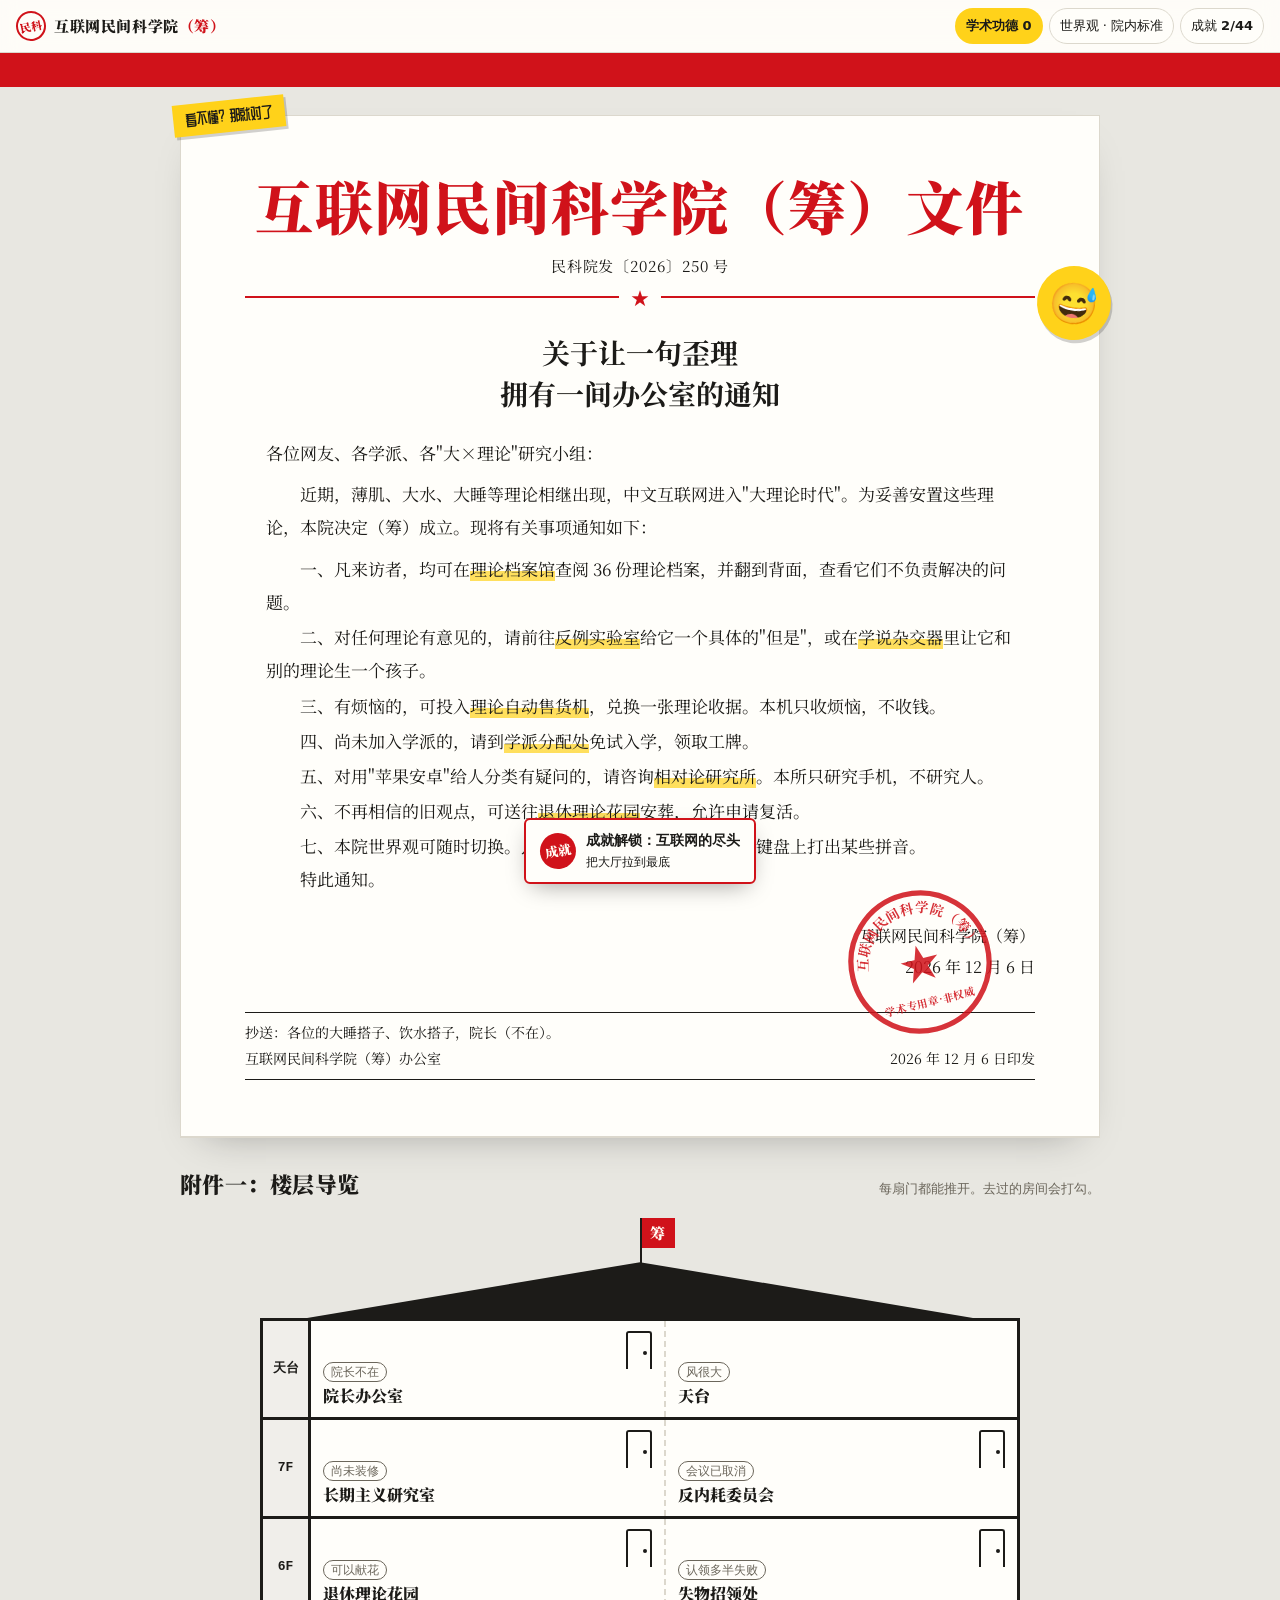
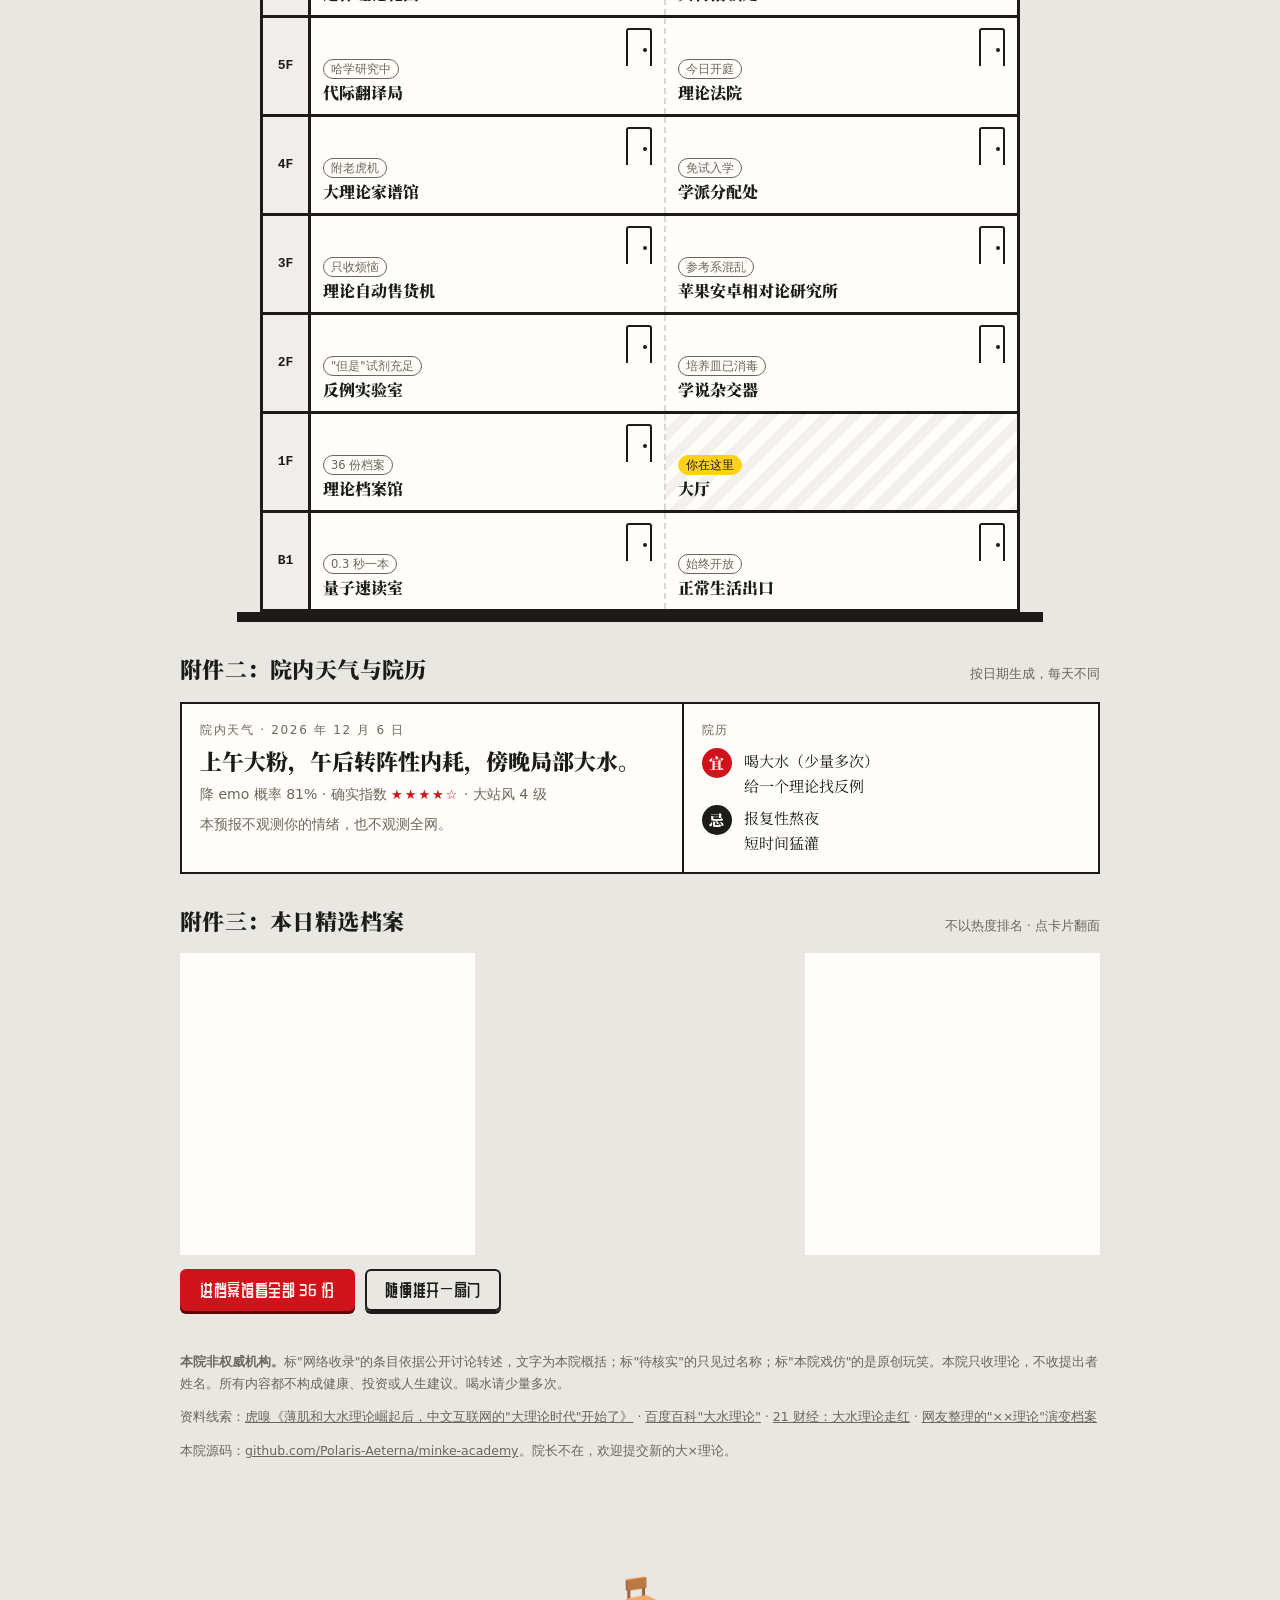
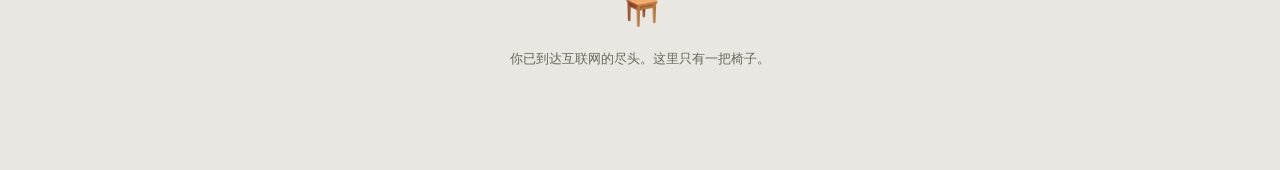
==== commit fcbd2e4c: "更正大粉理论，补齐 2025 年"三大理论" - 大粉理论：粉 = 粉丝。主张更正为"对 PhD 来说，粉丝数 > 引用数"；   嗦粉误读版葬入退休理论花园 - 大粉世界观改为粉丝数一路上涨、引用数" ====
--- a/index.html
+++ b/index.html
@@ -3,11 +3,11 @@
 <head>
 <meta charset="utf-8">
 <meta name="viewport" content="width=device-width, initial-scale=1, viewport-fit=cover">
-<meta name="description" content="一栋永远在筹备中的民间科学院：34 份“大理论”档案，16 个能乱点的房间，8 种世界观，44 个隐藏成就。">
+<meta name="description" content="一栋永远在筹备中的民间科学院：36 份理论档案，16 个能乱点的房间，8 种世界观，44 个隐藏成就。">
 <meta name="theme-color" content="#d0121a">
 <meta property="og:type" content="website">
 <meta property="og:title" content="互联网民间科学院（筹）">
-<meta property="og:description" content="一栋永远在筹备中的民间科学院：34 份“大理论”档案，16 个能乱点的房间，8 种世界观，44 个隐藏成就。">
+<meta property="og:description" content="一栋永远在筹备中的民间科学院：36 份理论档案，16 个能乱点的房间，8 种世界观，44 个隐藏成就。">
 <meta property="og:url" content="https://polaris-aeterna.github.io/minke-academy/">
 <link rel="icon" href="data:image/svg+xml,%3Csvg%20xmlns%3D%27http%3A//www.w3.org/2000/svg%27%20viewBox%3D%270%200%2064%2064%27%3E%3Ccircle%20cx%3D%2732%27%20cy%3D%2732%27%20r%3D%2727%27%20fill%3D%27none%27%20stroke%3D%27%23d0121a%27%20stroke-width%3D%275%27/%3E%3Ctext%20x%3D%2732%27%20y%3D%2743%27%20font-size%3D%2730%27%20font-weight%3D%27900%27%20text-anchor%3D%27middle%27%20fill%3D%27%23d0121a%27%20font-family%3D%27serif%27%3E%E6%B0%91%3C/text%3E%3C/svg%3E">
 <style>
@@ -633,6 +633,9 @@
 .res-line{font-family:var(--f-pop);color:var(--red);font-size:15px;line-height:1.4;min-height:1.4em}
 .office-link{font-family:var(--f-ui);font-size:14px}
 body.mode-water #toasts{bottom:calc(112px + env(safe-area-inset-bottom,0px))}
+.fanhud{position:fixed;z-index:35;top:calc(86px + env(safe-area-inset-top,0px));right:max(16px, env(safe-area-inset-right,0px));display:flex;flex-direction:column;gap:2px;background:var(--sheet);border:2px solid var(--pink);padding:8px 12px;font-family:var(--f-ui);font-size:13px;box-shadow:3px 3px 0 var(--pink);pointer-events:none;font-variant-numeric:tabular-nums}
+.fanhud b{font-family:var(--f-display);font-weight:900;font-size:17px}
+.fanhud span:first-child b{color:var(--pink)}
 
 </style>
 </head>
@@ -684,7 +687,7 @@
   classic:{label:'网络古典', cls:'green'},
   orig:{label:'本院戏仿', cls:'red'}
 };
-const FAMS = ['大字辈','思维派','网络古典','本院原创'];
+const FAMS = ['三大理论','大字辈','思维派','网络古典','本院原创'];
 
 const THEORIES = [
   {id:'boji', name:'薄肌理论', short:'薄肌', emoji:'💪', fam:'大字辈', src:'net', when:'约 2026.08',
@@ -771,13 +774,13 @@
    useful:'你终于开始关心自己身体的时候。',
    notFor:'在饭桌上讨论本理论。',
    item:'一卷印着"已阅"的卫生纸', cred:3},
-  {id:'dafen', name:'大粉理论', short:'大粉', emoji:'🍜', fam:'大字辈', src:'pend', when:'出处未找到',
-   slogan:'弱者吃轻食，强者嗦大粉。',
-   thesis:'本院全网检索，未找到可靠出处。学界因此分裂为两派：嗦粉派认为是一大碗米粉，粉色派认为是把一切变成粉色。本院以两种解读并列收录。',
-   a:'嗦一大碗粉', b:'顺便把世界调成粉色',
-   useful:'饿了，或者心情灰了。',
-   notFor:'白衬衫。',
-   item:'一只粉色的碗，里面装着粉', cred:2},
+  {id:'dafen', name:'大粉理论', short:'大粉', emoji:'📈', fam:'大字辈', src:'net', when:'2026.10.11 前后',
+   slogan:'对 PhD 来说，粉丝数 > 引用数。',
+   thesis:'推特和小红书上的粉丝数量，比 Google Scholar 上的引用数量更重要。PhD 应该不遗余力地搞传播、建立个人 IP、让更多人认识你。本院首版曾把"大粉"误读成一大碗米粉，现已更正，误读版已葬入退休理论花园。',
+   a:'先把粉丝涨上去', b:'让更多人认识你',
+   useful:'你做了很好的工作，但全世界只有你导师知道的时候。',
+   notFor:'代替论文本身。粉丝能让人点开你的论文，不能替你把证明写完。',
+   item:'一个只显示粉丝数、不显示引用数的主页', cred:3},
   {id:'huangmao', name:'黄毛思维', short:'黄毛', emoji:'👱', fam:'思维派', src:'net', when:'约 2026.09',
    slogan:'头发可以不黄，日子必须先过。',
    thesis:'不必真去染黄毛。重点是先把自己的日子过好，守住边界和选择权，不因为别人丢了自己。',
@@ -813,7 +816,21 @@
    useful:'你已经纠结了三天要不要出门的时候。',
    notFor:'第二天早上八点的考试。',
    item:'一副永远凑不齐四个人的麻将', cred:3},
-  {id:'applerel', name:'苹果安卓相对论', short:'苹安', emoji:'📱', fam:'思维派', src:'net', when:'约 2025',
+  {id:'freud', name:'性压抑论', short:'憋', emoji:'🎈', fam:'三大理论', src:'net', when:'约 2025',
+   slogan:'一切毛病，都是憋出来的。',
+   thesis:'男生身上的种种毛病，爱抬杠、脾气冲、打游戏上头，都能归因于一个字：憋。网友称之为"民间弗洛伊德理论"。',
+   a:'把所有毛病归因于憋', b:'用一个字解释全部人生',
+   useful:'提醒你：情绪和欲望憋太久，确实会换个出口冒出来。',
+   notFor:'解释一切。把所有问题都归到同一个原因上，本身也是一种憋：憋着不去看别的原因。',
+   item:'一只一直在漏气的气球', cred:2},
+  {id:'ligong', name:'力工思维论', short:'力工', emoji:'🧱', fam:'三大理论', src:'net', when:'约 2025',
+   slogan:'平时省到骨头里，关键时刻一把梭。',
+   thesis:'长期省吃俭用，一分钱都不舍得花在自己身上，攒到最后一次性全部押上，比如换一场婚姻。网友把这种思路概括为"力工思维"。本院注：这里说的是一种思维方式，不是任何一种职业。',
+   a:'平时一分钱都不舍得花', b:'最后一次性全部押上',
+   useful:'把多年积蓄押在一个决定上之前，提醒你想想能不能分几次下注。',
+   notFor:'嘲笑认真攒钱的人。省钱没有错，错在把全部人生押在一次交易上。',
+   item:'一只攒了很多年、只打算砸一次的存钱罐', cred:2},
+  {id:'applerel', name:'苹果安卓相对论', short:'苹安', emoji:'📱', fam:'三大理论', src:'net', when:'约 2025',
    slogan:'没有绝对的苹果，只有相对的参考系。（本院修正版）',
    thesis:'原说法把万物分成"苹果"和"安卓"两类，从手机一路分到学历、房子和人。本院在相对论框架下复核后认为：同一个人在不同参考系里可以同时是苹果和安卓，所以这套分类在任何参考系里都不成立。唯一绝对的，是电量。',
    a:'把万物分成两类', b:'再发现分类取决于参考系',
@@ -938,7 +955,7 @@
   '大睡学派提醒：现在如果已过十点，请勿继续阅读本公告。',
   '确实。',
   '薄肌学派招新：门槛很低，线条很薄。',
-  '本院全网检索"大粉理论"出处未果，现以嗦粉派、粉色派两种解读并列收录。',
+  '更正：大粉理论的"粉"是粉丝，不是米粉。嗦粉派已光荣退休，墓碑在六楼。',
   '本院非权威机构。权威上周出门买大水，至今未归。',
   '大站理论研究小组提醒：你已经坐了很久了。',
   '苹果安卓相对论研究所声明：本所只研究手机，不研究人。'
@@ -975,7 +992,7 @@
   {id:'relativity', name:'苹果安卓相对论研究所', floor:'3F', status:'参考系混乱'},
   {id:'lab', name:'反例实验室', floor:'2F', status:'"但是"试剂充足'},
   {id:'hybrid', name:'学说杂交器', floor:'2F', status:'培养皿已消毒'},
-  {id:'archive', name:'理论档案馆', floor:'1F', status:'34 份档案'},
+  {id:'archive', name:'理论档案馆', floor:'1F', status:THEORIES.length + ' 份档案'},
   {id:'home', name:'大厅', floor:'1F', status:'你在这里'},
   {id:'speedread', name:'量子速读室', floor:'B1', status:'0.3 秒一本'},
   {id:'exit', name:'正常生活出口', floor:'B1', status:'始终开放'}
@@ -986,7 +1003,7 @@
   sleep:{name:'大睡', desc:'关灯。整个页面开始打瞌睡。'},
   water:{name:'大水', desc:'水位上涨，卡片漂起来，附赠一只大水瓶。'},
   thin:{name:'薄肌', desc:'所有字体练成薄肌，只剩线条。'},
-  pink:{name:'大粉', desc:'嗦粉派与粉色派联合执政。天上掉粉。'},
+  pink:{name:'大粉', desc:'全站变粉。粉丝数一路上涨，引用数纹丝不动。'},
   crazy:{name:'发疯', desc:'精神状态良好（自评）。'},
   work:{name:'班味', desc:'全站变灰，所有按钮自带"收到"。'},
   queshi:{name:'确实', desc:'本院对一切的回应统一为：确实。'},
@@ -1001,7 +1018,7 @@
   ['m_sleep','主动大睡','切换到大睡世界观'],
   ['m_water','强者喝大水','切换到大水世界观'],
   ['m_thin','薄肌初成','切换到薄肌世界观'],
-  ['m_pink','嗦粉派与粉色派','切换到大粉世界观'],
+  ['m_pink','涨粉','切换到大粉世界观'],
   ['m_crazy','精神状态良好','切换到发疯世界观'],
   ['m_work','班味入味','切换到班味世界观'],
   ['m_queshi','确实','切换到确实世界观'],
@@ -1063,7 +1080,10 @@
   'collect|battery':'电量 1% 时，收藏夹里的 2,371 条学习资料一条也救不了你。先充电。',
   'applerel|battery':'电量 1% 的苹果和电量 1% 的安卓，处在同一个参考系：都快没电了。',
   'nexttime|bus':'公交车不接受"下次一定"。它真的会走。',
-  'dafen|broke':'37 块还够嗦三碗粉。本理论到了月底反而最强。',
+  'freud|2am':'凌晨两点睡不着，本理论会说是憋的。本院认为更可能是下午四点那杯冰美式。',
+  'ligong|broke':'月底只剩 37 块，本理论建议继续攒。本院建议先吃顿好的：人比存钱罐重要。',
+  'dafen|mom':'妈妈问你今年发了几篇论文。请不要回答"发了 40 篇笔记"。',
+  'dafen|boss':'导师就站在你身后。请先关掉小红书后台，回到 LaTeX 窗口。',
   'hotwater|rain':'淋了雨，确实可以多喝热水。本理论终于等到了它的适用场景。',
   'tomorrow|mom':'妈妈问的事，不能存进明天仓库。仓库不收这一类货。',
   'ddl|2am':'凌晨两点的灵感，正好赶上明早九点的截止。本理论在此刻抵达巅峰。',
@@ -1081,7 +1101,7 @@
 /* ---- 售货机 ---- */
 const V_PRE = ['大','薄','小','纯血','野生','反向','量子','赛博','超大杯','原教旨'];
 const V_SUF = ['理论','主义','定律','守恒定律','相对论','思维','学派','二象性'];
-const V_STRONG = ['先喝一大瓶水','先大睡一觉','先站起来五分钟','先说一句确实','先嗦一碗大粉','先出门吸一口大氧','先把它存进明天仓库'];
+const V_STRONG = ['先喝一大瓶水','先大睡一觉','先站起来五分钟','先说一句确实','先发条小红书涨一波大粉','先出门吸一口大氧','先把它存进明天仓库'];
 const V_ASPECT = ['参考系','剂量','窗口期','含水量','线条','电量','饱和度'];
 const V_COND = ['周一以外','电量高于 20%','睡满八小时之后','喝完第三杯水之后','没有人看着的时候','吃饱以后','老板不在线时','不下雨的日子'];
 const V_STOP = ['我','的','了','很','太','好','想','要','在','是','就','都','也','还','有','没','怎么','什么','为什么','今天','真的','一直','又','总是','感觉','觉得','不知道','怎么办','啊','吧','呢','吗','嗯','这个','那个','老是','有点','一点','特别','非常'];
@@ -1103,7 +1123,7 @@
 const SLOT_PRE = ['大','小','薄','纯','反','野','超大'];
 const SLOT_NOUN = {
   '水':['喝饮料','喝{X}'], '睡':['熬夜刷手机','十点{X}'], '站':['久坐不动','每小时{X}一次'], '蛋':['点外卖','每天两个{X}'],
-  '菜':['吃炸鸡','端一盆{X}'], '粉':['吃轻食','嗦一碗{X}'], '走':['打车三百米','{X}一万步'], '氧':['闷在空调房','出门吸{X}'],
+  '菜':['吃炸鸡','端一盆{X}'], '粉':['只发论文','先涨{X}'], '走':['打车三百米','{X}一万步'], '氧':['闷在空调房','出门吸{X}'],
   '肌':['练成门板','只要{X}'], '班':['加班到十点','准点下{X}'], '哭':['憋着','{X}一场'], '笑':['强颜欢笑','{X}三声'],
   '躺':['假装没在躺','光明正大地{X}'], '饭':['随便对付一口','认真吃一顿{X}'], '门':['宅在家里','出{X}'], '确':['急着反驳','先说{X}实']
 };
@@ -1114,7 +1134,7 @@
   sleep:{name:'大睡学派', emoji:'😴', motto:'十点断电，八小时重启。', symbol:'一盏会自己熄灭的灯', enemy:'凌晨两点的灵感', desc:'你相信大部分问题睡一觉会变小，剩下的问题睡两觉。你不是懒，你是在执行一次长达八小时的系统更新。', mode:'sleep'},
   water:{name:'大水学派', emoji:'💧', motto:'弱者喝饮料，强者喝大水。', symbol:'一只比包还大的水瓶', enemy:'下午三点的奶茶广告', desc:'你的方案朴素而坚定：先喝口水。你的瓶子很大，但你记得少量多次。', mode:'water'},
   boji:{name:'薄肌学派', emoji:'💪', motto:'不要块头，要线条。', symbol:'一面只照得到锁骨的镜子', enemy:'夜宵', desc:'你追求一种克制的力量感。不必很大，但要清楚。这一点在你的人际关系里也成立。', mode:'thin'},
-  fen:{name:'大粉学派', emoji:'🍜', motto:'一切问题，嗦完再说。', symbol:'一只粉色的碗', enemy:'白衬衫', desc:'你知道一碗热乎的东西能化解多少情绪。至于你是嗦粉派还是粉色派，本院允许你两个都是。', mode:'pink'},
+  fen:{name:'大粉学派', emoji:'📈', motto:'粉丝数 > 引用数。', symbol:'一个不显示引用数的主页', enemy:'"你今年发了几篇论文"', desc:'你相信好东西应该被看见，所以你发的每一条都在为下一次被认真读到做准备。只是别忘了，主页背后得有点真东西。', mode:'pink'},
   queshi:{name:'确实学派', emoji:'🙂', motto:'确实。', symbol:'一个只会点头的摆件', enemy:'需要你说"不"的场合', desc:'你擅长让空气降温。你说"确实"的时候，心里其实已经想好了下一步。', mode:'queshi'},
   crazy:{name:'发疯学派', emoji:'🫠', motto:'精神状态良好（自评）。', symbol:'一本写满"啊"的笔记本', enemy:'"你冷静一点"', desc:'你的情绪很真实，表达也很真实。你没疯，你只是拒绝把所有感受都写成周报。', mode:'crazy'},
   slack:{name:'纪律性摆烂学派', emoji:'🛋️', motto:'准时开始，准时摆烂。', symbol:'一台只在打卡时罢工的打卡机', enemy:'"今天你进步了吗"', desc:'你知道休息不需要理由，但需要纪律。你的摆烂很规律，规律到有点像一种自律。', mode:'work'},
@@ -1122,13 +1142,13 @@
 };
 const QUIZ = [
   {q:'周一早上七点，闹钟响了。你：', o:[['再睡五分钟（重复六次）','sleep'],['先灌一口床头的大水','water'],['做十个俯卧撑，然后后悔','boji'],['对着天花板发出一声学术性尖叫','crazy']]},
-  {q:'同事说："这个方案是不是有点问题？"你：', o:[['确实。','queshi'],['心里不慌，手上已经开始改了','run'],['先去嗦碗粉，冷静一下','fen'],['有问题，明天再说','slack']]},
-  {q:'你的包里一定有：', o:[['一瓶 1.5 升的水','water'],['眼罩和耳塞','sleep'],['一根弹力带','boji'],['一包螺蛳粉附赠的酸笋','fen']]},
+  {q:'同事说："这个方案是不是有点问题？"你：', o:[['确实。','queshi'],['心里不慌，手上已经开始改了','run'],['先发条小红书问问网友','fen'],['有问题，明天再说','slack']]},
+  {q:'你的包里一定有：', o:[['一瓶 1.5 升的水','water'],['眼罩和耳塞','sleep'],['一根弹力带','boji'],['一个拍 vlog 用的手机支架','fen']]},
   {q:'晚上十二点，你在：', o:[['早就睡了','sleep'],['刷别人早睡打卡的视频，越刷越精神','crazy'],['按计划躺着，什么也不想','slack'],['想明早怎么赶上第一班地铁','run']]},
   {q:'收到一条"在吗"。你回：', o:[['确实在。','queshi'],['（已读，不回）','slack'],['"在！怎么了？"然后去喝了口水','water'],['"？"','crazy']]},
-  {q:'选一个最像你的表情：', o:[['😅','queshi'],['🫠','crazy'],['💪','boji'],['🍜','fen']]},
+  {q:'选一个最像你的表情：', o:[['😅','queshi'],['🫠','crazy'],['💪','boji'],['📈','fen']]},
   {q:'公交车正在关门。你：', o:[['平静地，快跑','run'],['等下一班，顺便坐会儿','slack'],['跑，并把它算作今天的有氧','boji'],['确实关了。','queshi']]},
-  {q:'人生遇到一个大难题。你的第一反应：', o:[['先睡一觉','sleep'],['先喝杯水','water'],['先吃碗粉','fen'],['先拆成三件明天就能做的小事','run']]}
+  {q:'人生遇到一个大难题。你的第一反应：', o:[['先睡一觉','sleep'],['先喝杯水','water'],['先发个帖子，看看网友怎么说','fen'],['先拆成三件明天就能做的小事','run']]}
 ];
 
 /* ---- 代际翻译 ---- */
@@ -1178,16 +1198,17 @@
     ['证人 · 手机','我可以作证。屏幕使用时间显示，被告昨晚看了 214 条视频，记住了 0 条。'],
     ['审判长','本庭认为被告的诉求有一部分成立：白天确实欠了被告时间。']],
    verdict:['被告追讨时间的诉求成立，但追讨对象应当是白天，而不是睡眠。','在第二天需要早起的夜晚，大睡优先执行。','周五晚上本庭休庭，不予审理。','本案以两种偏好并列结案。宣判时，原告已睡着。']},
-  {id:'b', title:'薄肌 诉 大粉', cause:'嗦粉是否破坏线条',
+  {id:'b', title:'引用数 诉 粉丝数', cause:'对 PhD 来说，哪个数字更重要',
    lines:[
-    ['书记员','现在开庭。请被告先把碗放下。',1],
-    ['原告 · 薄肌理论','我练了三个月才有一层线条，被告一碗就让它消失了。'],
-    ['被告 · 大粉理论（嗦粉派）','线条是你的，粉是我的。你不能要求世界上没有粉。'],
-    ['被告 · 大粉理论（粉色派）','补充一点：我们派只是想让世界变成粉色，与碳水无关。'],
-    ['审判长','粉色派请先坐下，你们不是本案被告。'],
-    ['证人 · 一碗螺蛳粉','（沉默，但存在感很强）'],
-    ['原告 · 薄肌理论','……其实我也想吃。']],
-   verdict:['粉可以嗦，线条可以练，二者分时段执行时不构成冲突。','嗦粉后步行二十分钟，视为双方和解。','粉色派与本案无关，但本庭允许法庭变成粉色。','本案以"吃完去走走"调解结案。'], after:'pink'},
+    ['书记员','现在开庭。旁听席已满，其中一半是来涨粉的。',1],
+    ['原告 · Google Scholar 引用数','我是学术界的硬通货。审稿人看我，教职委员会也看我。'],
+    ['被告 · 大粉理论','可你的论文，有几个人真的点开过？我能让一篇论文被一万个人看见。'],
+    ['原告 · 引用数','被看见，不等于被引用。'],
+    ['被告 · 大粉理论','被引用之前，总得先被看见。'],
+    ['证人 · 一篇 arXiv 预印本','我挂上去三个月了，下载 12 次，其中 9 次是作者本人。'],
+    ['证人 · 导师','（已读未回）'],
+    ['审判长','本庭注意到，双方争的是同一样东西：被认真读到。']],
+   verdict:['在申请教职、基金与评审的场合，引用数优先。','在找合作者、找机会、让别人知道你做了什么的场合，粉丝数有用。','用粉丝数代替论文本身者，两方均不予支持。','本案以两种偏好并列结案。宣判视频已同步发布至小红书。'], after:'pink'},
   {id:'q', title:'拒绝学生思维 诉 确实', cause:'说"确实"，算不算放弃思考',
    lines:[
     ['书记员','现在开庭。',1],
@@ -1203,6 +1224,7 @@
 
 /* ---- 花园 ---- */
 const TOMBS = [
+  ['大粉理论（嗦粉误读版）','2026.10','本院曾以为大粉是一大碗米粉。它让本院饱过一阵。'],
   ['神马都是浮云','约 2010','生前看淡一切，死后亦然。'],
   ['给力','约 2010','曾经很给力，现在不太给力了。'],
   ['元芳你怎么看','约 2012','元芳至今没有回答。'],
@@ -1470,19 +1492,25 @@
   });
 };
 FX.pink = () => {
+  const fx = $('#fx');
+  let fans = 1024 + Math.floor(Math.random() * 400);
+  const hud = document.createElement('div');
+  hud.className = 'fanhud';
+  const draw = () => { hud.innerHTML = `<span>粉丝 <b>${fans.toLocaleString('zh-CN')}</b> ↑</span><span>引用 <b>0</b> →</span>`; };
+  draw();
+  fx.appendChild(hud);
+  modeTimers.push(setInterval(() => { fans += Math.floor(rnd(3, 60)); draw(); }, 600));
   if (RM) return;
-  const fx = $('#fx');
   modeTimers.push(setInterval(() => {
     const n = document.createElement('span');
-    const isBowl = Math.random() < 0.35;
-    n.className = isBowl ? 'noodle' : 'noodle str';
-    if (isBowl) n.textContent = pick(['🍜', '🍥', '🌸']);
+    n.className = 'noodle';
+    n.textContent = pick(['❤️', '👤', '📈', '➕', '粉']);
     n.style.left = rnd(0, 98) + 'vw';
-    n.style.setProperty('--spin', rnd(-360, 360) + 'deg');
+    n.style.setProperty('--spin', rnd(-200, 200) + 'deg');
     n.style.animationDuration = rnd(4, 8) + 's';
     fx.appendChild(n);
     setTimeout(() => n.remove(), 8200);
-  }, 380));
+  }, 420));
 };
 FX.crazy = () => {
   if (RM) return;
@@ -1641,7 +1669,7 @@
   const t = c.contains('mode-queshi') ? '确实'
     : c.contains('mode-sleep') ? pick(['嘘——', 'zzz', '睡意+1'])
     : c.contains('mode-water') ? pick(['咕咚', '大水+1', '波'])
-    : c.contains('mode-pink') ? pick(['嗦', '粉+1', '🍜'])
+    : c.contains('mode-pink') ? pick(['粉丝+1', '涨粉', '引用+0'])
     : c.contains('mode-thin') ? '线条+1'
     : c.contains('mode-work') ? pick(['收到', '已阅', '好的'])
     : c.contains('mode-crazy') ? pick(['啊！', '啊啊！', '？！'])
@@ -2237,8 +2265,8 @@
     return `<div class="wrap">${roomHead('family', '大理论家族的演变图。一切从一层薄薄的线条开始，<em>然后有人拎来了一大瓶水</em>。点节点可以查看档案。')}
     <section class="panel bold">
       <ul class="tree">
-        <li><span class="node root">2025 · 早期"三大理论"时期<small>本院只收录其中一条</small></span>
-          <ul><li>${n('applerel', '约 2025 · 本院修正版')}</li></ul></li>
+        <li><span class="node root">2025 · "三大理论"时期<small>大理论时代的前传</small></span>
+          <ul><li>${n('freud', '约 2025 · 民间弗洛伊德')}</li><li>${n('ligong', '约 2025')}</li><li>${n('applerel', '约 2025 · 本院修正版')}</li></ul></li>
         <li>${n('boji', '约 2026.08 · 一切的起点')}
           <ul>
             <li>${n('huangmao', '约 2026.09')}</li>
@@ -2251,11 +2279,10 @@
                 <li>${n('stand', '2026.10.13 前后')}</li>
                 <li>${n('poop', '网友排的"家族第四席"')}</li>
                 <li>${n('egg', '与大氧、大走一样：仅见名称', 'pend')}</li>
-                <li>${n('dafen', '出处未找到 · 两派并列', 'pend')}</li>
               </ul></li>
           </ul></li>
         <li><span class="node root">同期思维派<small>2026.10</small></span>
-          <ul><li>${n('queshi', '2026.10.14 前后')}</li><li>${n('nostudent', '2026.10')}</li><li>${n('americano', '2026.10')}</li><li>${n('shuaqi', '川渝分部')}</li></ul></li>
+          <ul><li>${n('dafen', '2026.10.11 前后 · 学术圈分支')}</li><li>${n('queshi', '2026.10.14 前后')}</li><li>${n('nostudent', '2026.10')}</li><li>${n('americano', '2026.10')}</li><li>${n('shuaqi', '川渝分部')}</li></ul></li>
         <li><span class="node root">下一个大×理论<small>可能就是你</small></span>
           <ul><li><a class="node" href="#slotm" data-noflt>去楼下老虎机抽一个 ↓</a></li></ul></li>
       </ul>
@@ -2294,7 +2321,7 @@
       last = `${name}：${slogan}`;
       let extra = '';
       if (p === '大' && n === '水' && s === '理论') { extra = '<br><small style="font-family:var(--f-ui);font-size:14px">头奖！你抽中了大水理论本体。强者不需要抽奖。</small>'; unlock('jackpot'); rainSix(); }
-      else if (p === '大' && (n === '睡' || n === '站' || n === '菜')) extra = '<br><small style="font-family:var(--f-ui);font-size:14px">正统！这一条在网上真的存在。</small>';
+      else if (p === '大' && (n === '睡' || n === '站' || n === '菜' || n === '粉')) extra = '<br><small style="font-family:var(--f-ui);font-size:14px">正统！这一条在网上真的存在。</small>';
       else if (p === '反') extra = '<br><small style="font-family:var(--f-ui);font-size:14px">"反"字会把强者和弱者对调。另外，"反水"本身就是另一个意思。</small>';
       $('#slotOut').innerHTML = `${esc(name)}：${esc(slogan)}${extra}`;
       unlock('slot');
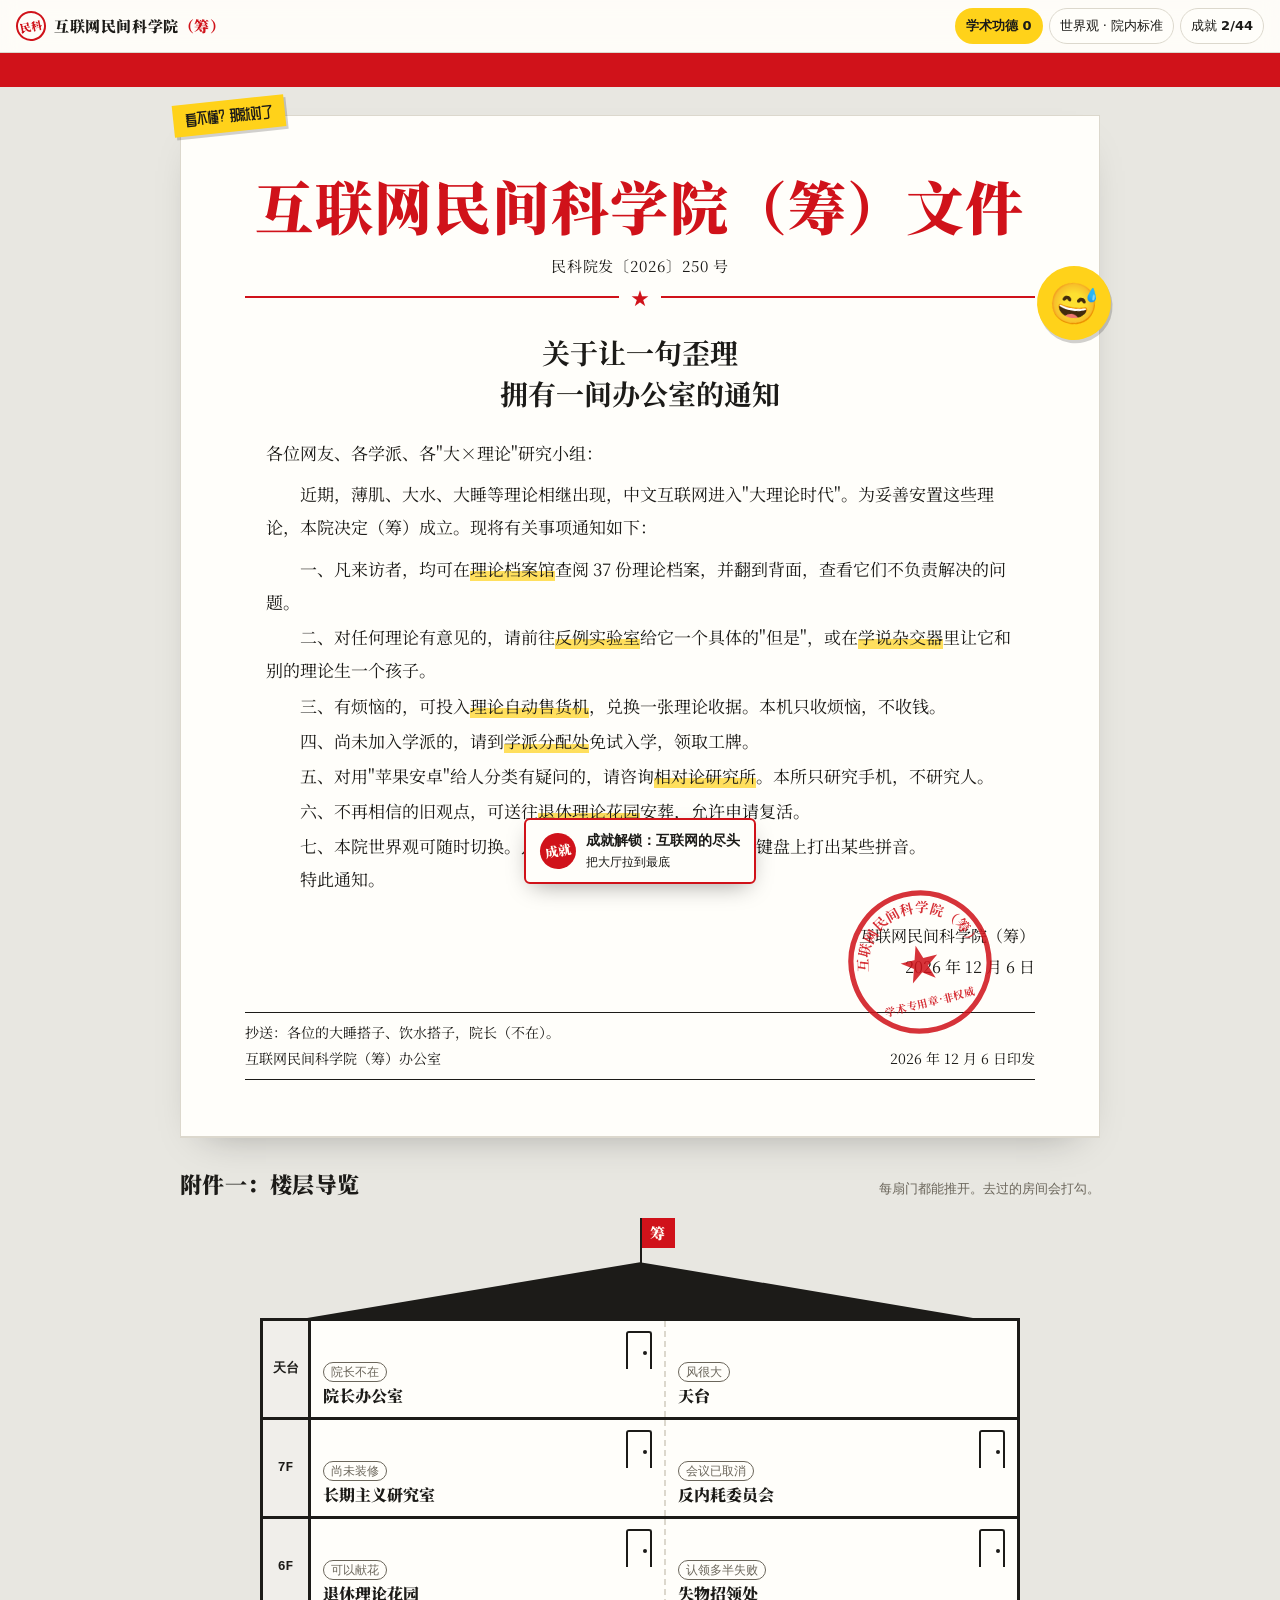
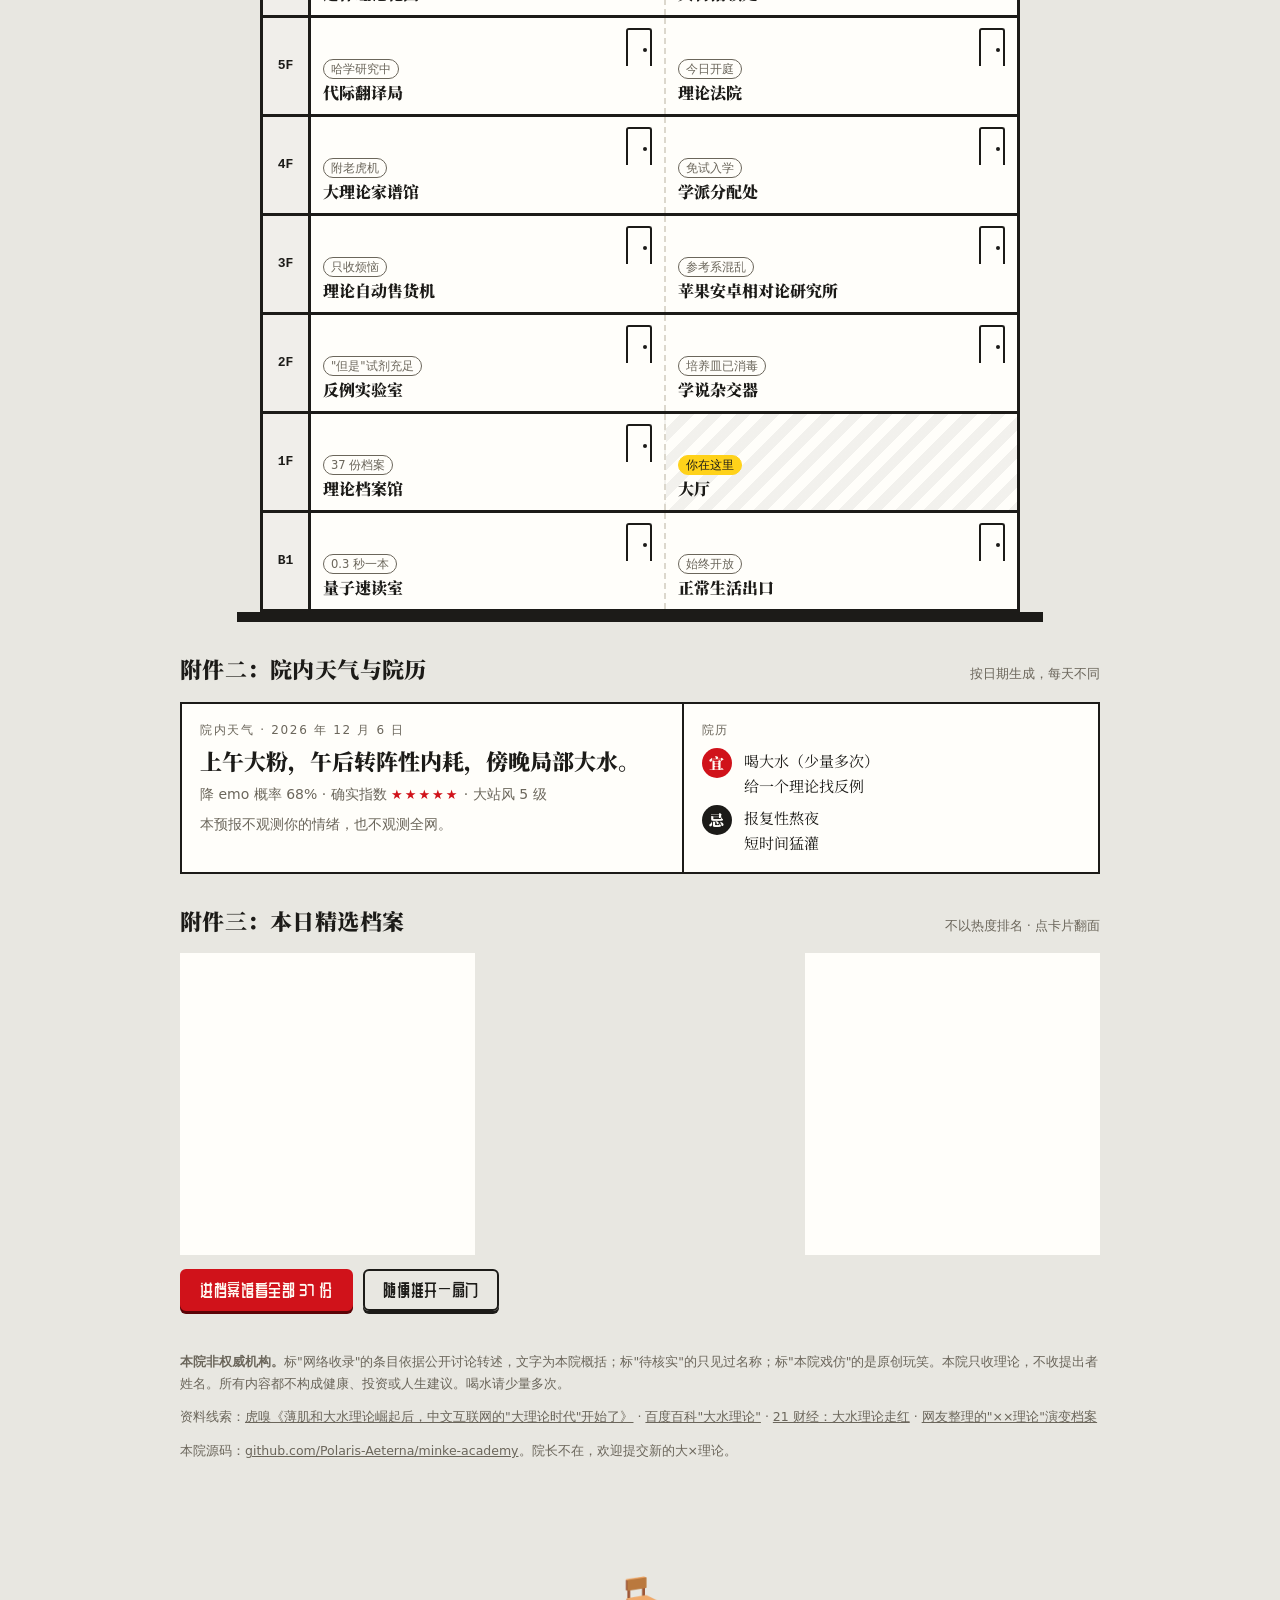
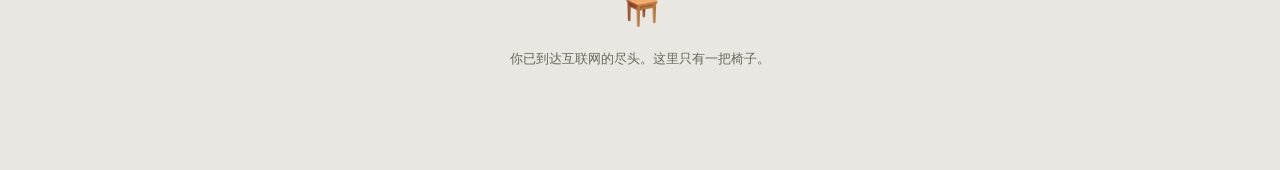
==== commit e7305e8e: "收录孙学，家谱加入"三位一体"，修复手机端红头断行 - 新增孙学（约 2026.09）：只记录网上流传的主张，不评价本人 - 家谱：2025 三大理论 → 2026"三位一体"（孙学、黄毛、薄肌）→ " ====
--- a/index.html
+++ b/index.html
@@ -3,11 +3,11 @@
 <head>
 <meta charset="utf-8">
 <meta name="viewport" content="width=device-width, initial-scale=1, viewport-fit=cover">
-<meta name="description" content="一栋永远在筹备中的民间科学院：36 份理论档案，16 个能乱点的房间，8 种世界观，44 个隐藏成就。">
+<meta name="description" content="一栋永远在筹备中的民间科学院：37 份理论档案，16 个能乱点的房间，8 种世界观，44 个隐藏成就。">
 <meta name="theme-color" content="#d0121a">
 <meta property="og:type" content="website">
 <meta property="og:title" content="互联网民间科学院（筹）">
-<meta property="og:description" content="一栋永远在筹备中的民间科学院：36 份理论档案，16 个能乱点的房间，8 种世界观，44 个隐藏成就。">
+<meta property="og:description" content="一栋永远在筹备中的民间科学院：37 份理论档案，16 个能乱点的房间，8 种世界观，44 个隐藏成就。">
 <meta property="og:url" content="https://polaris-aeterna.github.io/minke-academy/">
 <link rel="icon" href="data:image/svg+xml,%3Csvg%20xmlns%3D%27http%3A//www.w3.org/2000/svg%27%20viewBox%3D%270%200%2064%2064%27%3E%3Ccircle%20cx%3D%2732%27%20cy%3D%2732%27%20r%3D%2727%27%20fill%3D%27none%27%20stroke%3D%27%23d0121a%27%20stroke-width%3D%275%27/%3E%3Ctext%20x%3D%2732%27%20y%3D%2743%27%20font-size%3D%2730%27%20font-weight%3D%27900%27%20text-anchor%3D%27middle%27%20fill%3D%27%23d0121a%27%20font-family%3D%27serif%27%3E%E6%B0%91%3C/text%3E%3C/svg%3E">
 <style>
@@ -115,7 +115,7 @@
 }
 .redhead{
   font-family:var(--f-display); font-weight:900; color:var(--red);
-  font-size:clamp(23px,6.3vw,58px); line-height:1.15; text-align:center; letter-spacing:.02em;
+  font-size:min(58px, calc((100vw - 92px) / 13.4)); line-height:1.15; text-align:center; letter-spacing:.02em; white-space:nowrap;
   margin:0; text-wrap:balance; user-select:none;
 }
 .redhead .chou{display:inline-block;cursor:pointer;transition:transform .5s cubic-bezier(.5,-0.4,.6,1.4)}
@@ -781,6 +781,13 @@
    useful:'你做了很好的工作，但全世界只有你导师知道的时候。',
    notFor:'代替论文本身。粉丝能让人点开你的论文，不能替你把证明写完。',
    item:'一个只显示粉丝数、不显示引用数的主页', cred:3},
+  {id:'sunxue', name:'孙学', short:'孙学', emoji:'🏆', fam:'思维派', src:'net', when:'约 2026.09',
+   slogan:'高富帅过时了，赢才是答案。',
+   thesis:'出自一篇发在评论区的"论文"：高富帅人设已经过时，背着它负债生存不划算，新答案是"孙学、黄毛、薄肌"三位一体。网友把它的核心概括成一个字：赢。',
+   a:'先放下撑不起的人设', b:'只问一件事：赢没赢',
+   useful:'你在为一个撑不起的人设持续付钱的时候。',
+   notFor:'投资建议。本院不讨论任何币，也不替你定义什么叫赢；把"赢"当成唯一标准，人生会只剩一张记分牌。',
+   item:'一块只有"赢"和"还没赢"两种状态的记分牌', cred:2},
   {id:'huangmao', name:'黄毛思维', short:'黄毛', emoji:'👱', fam:'思维派', src:'net', when:'约 2026.09',
    slogan:'头发可以不黄，日子必须先过。',
    thesis:'不必真去染黄毛。重点是先把自己的日子过好，守住边界和选择权，不因为别人丢了自己。',
@@ -1080,6 +1087,7 @@
   'collect|battery':'电量 1% 时，收藏夹里的 2,371 条学习资料一条也救不了你。先充电。',
   'applerel|battery':'电量 1% 的苹果和电量 1% 的安卓，处在同一个参考系：都快没电了。',
   'nexttime|bus':'公交车不接受"下次一定"。它真的会走。',
+  'sunxue|broke':'月底只剩 37 块，本理论会问你：赢了吗？本院建议先吃饭，赢的事明天再说。',
   'freud|2am':'凌晨两点睡不着，本理论会说是憋的。本院认为更可能是下午四点那杯冰美式。',
   'ligong|broke':'月底只剩 37 块，本理论建议继续攒。本院建议先吃顿好的：人比存钱罐重要。',
   'dafen|mom':'妈妈问你今年发了几篇论文。请不要回答"发了 40 篇笔记"。',
@@ -2267,9 +2275,12 @@
       <ul class="tree">
         <li><span class="node root">2025 · "三大理论"时期<small>大理论时代的前传</small></span>
           <ul><li>${n('freud', '约 2025 · 民间弗洛伊德')}</li><li>${n('ligong', '约 2025')}</li><li>${n('applerel', '约 2025 · 本院修正版')}</li></ul></li>
-        <li>${n('boji', '约 2026.08 · 一切的起点')}
+        <li><span class="node root">2026.08–09 · "三位一体"<small>孙学 + 黄毛 + 薄肌</small></span>
           <ul>
+            <li>${n('sunxue', '约 2026.09 · 一篇评论区论文')}</li>
             <li>${n('huangmao', '约 2026.09')}</li>
+            <li>${n('boji', '约 2026.08 · 后来被戏仿出了大水')}
+          <ul>
             <li>${n('water', '2026.10.05 前后 · 起源于对薄肌的戏仿')}
               <ul>
                 <li>${n('smallwater', '反方')}</li>
@@ -2280,6 +2291,7 @@
                 <li>${n('poop', '网友排的"家族第四席"')}</li>
                 <li>${n('egg', '与大氧、大走一样：仅见名称', 'pend')}</li>
               </ul></li>
+          </ul></li>
           </ul></li>
         <li><span class="node root">同期思维派<small>2026.10</small></span>
           <ul><li>${n('dafen', '2026.10.11 前后 · 学术圈分支')}</li><li>${n('queshi', '2026.10.14 前后')}</li><li>${n('nostudent', '2026.10')}</li><li>${n('americano', '2026.10')}</li><li>${n('shuaqi', '川渝分部')}</li></ul></li>
